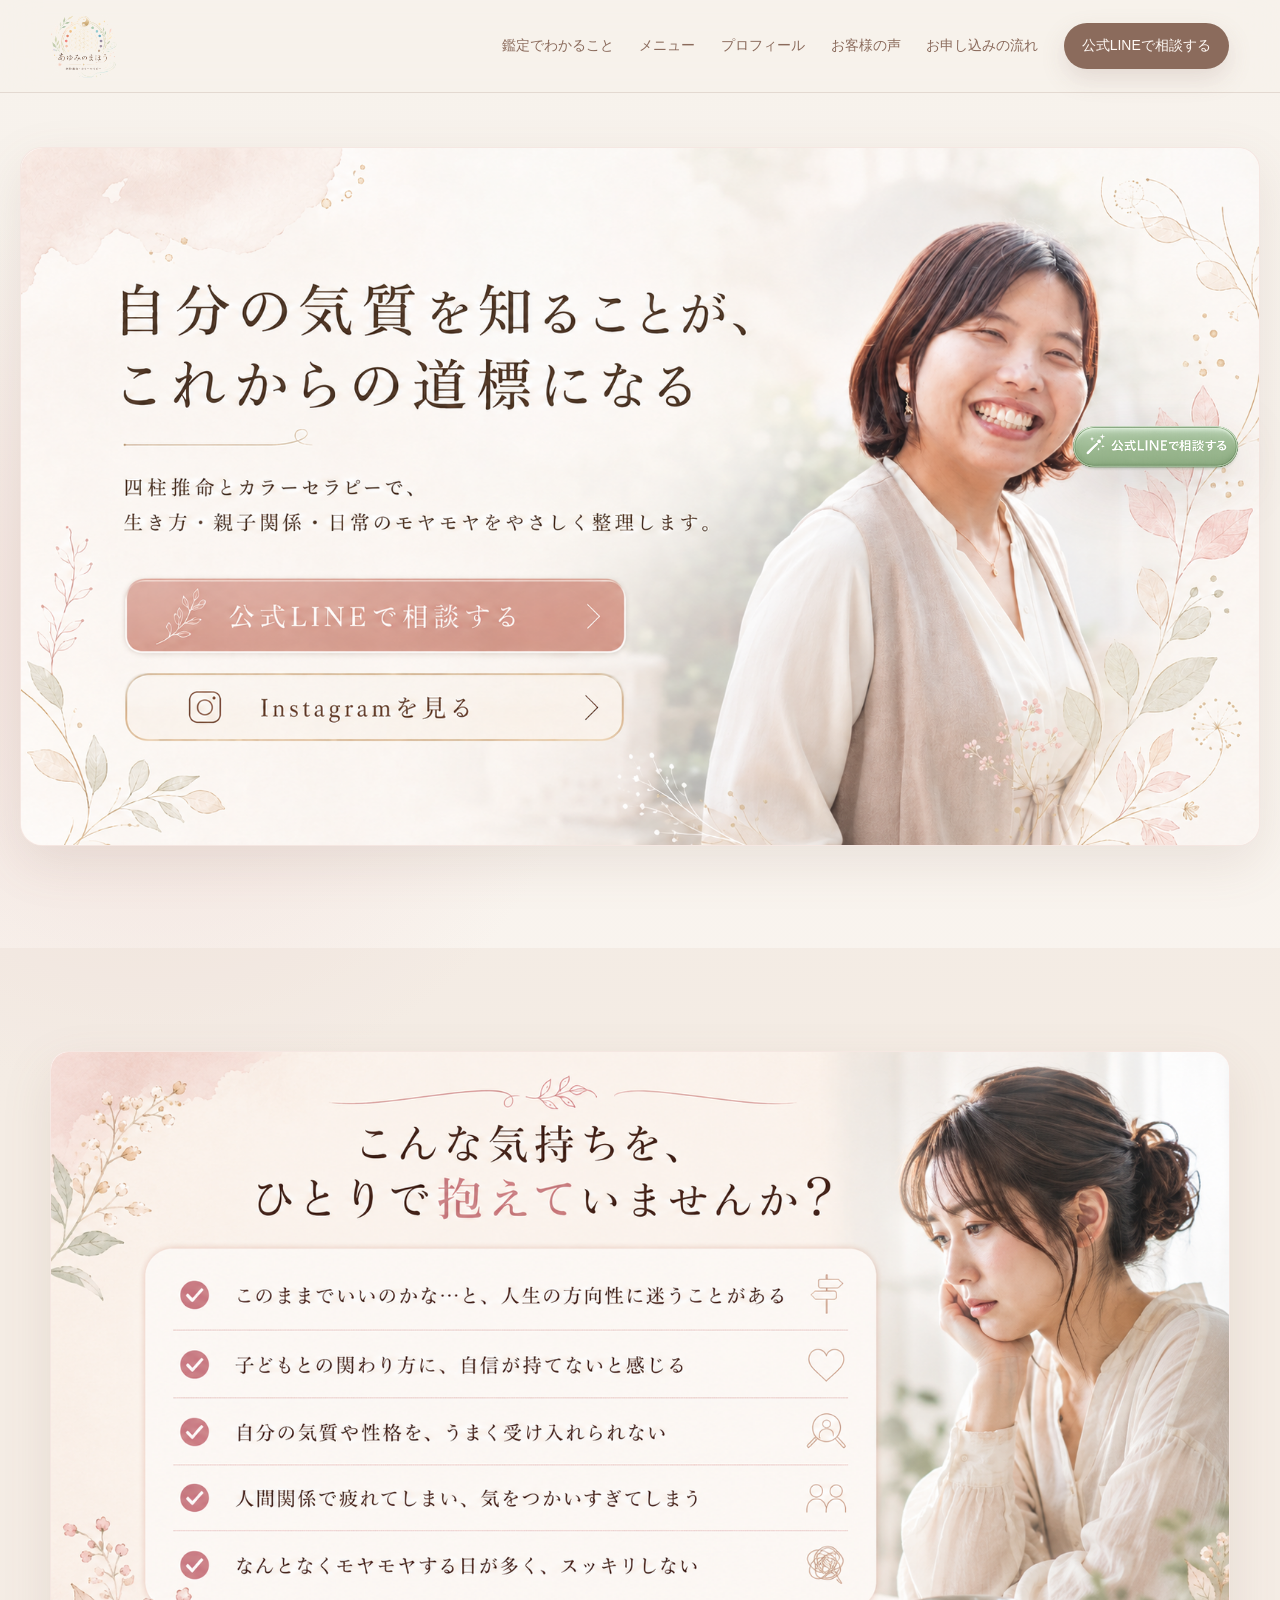
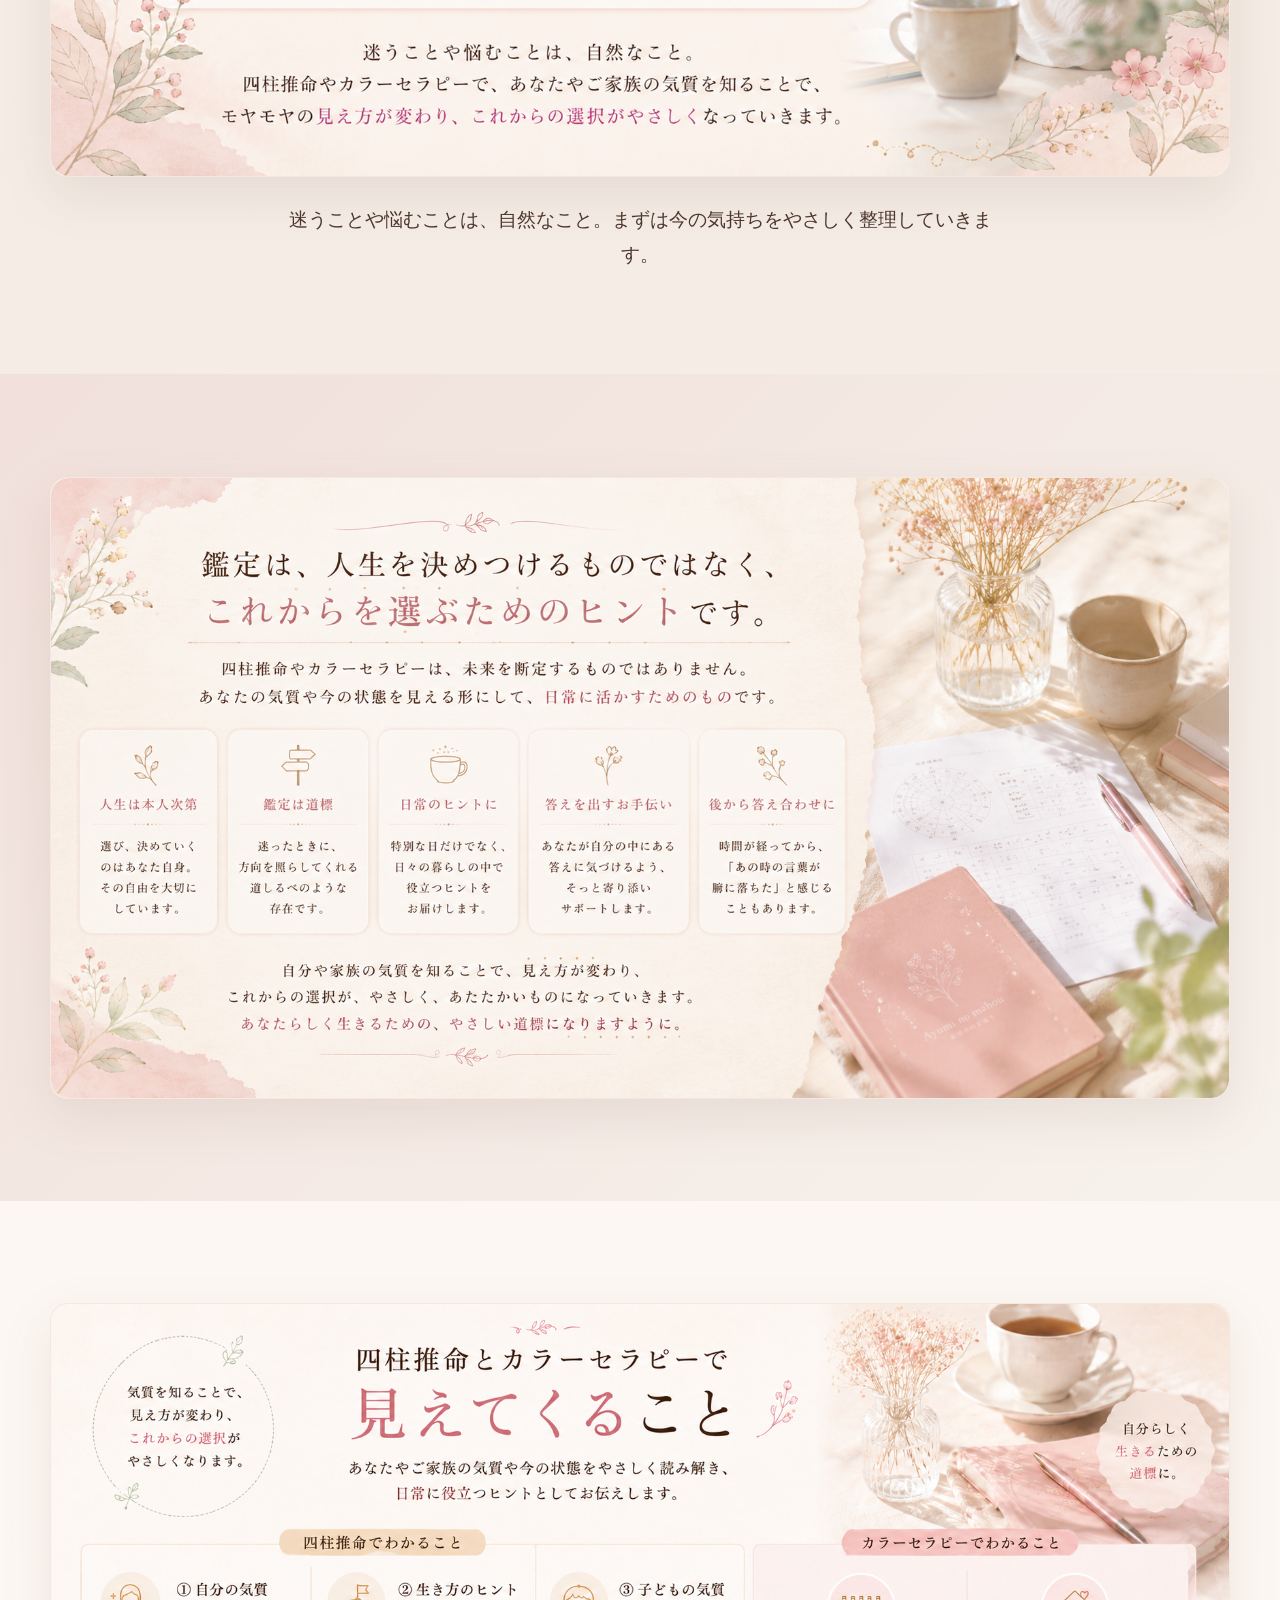
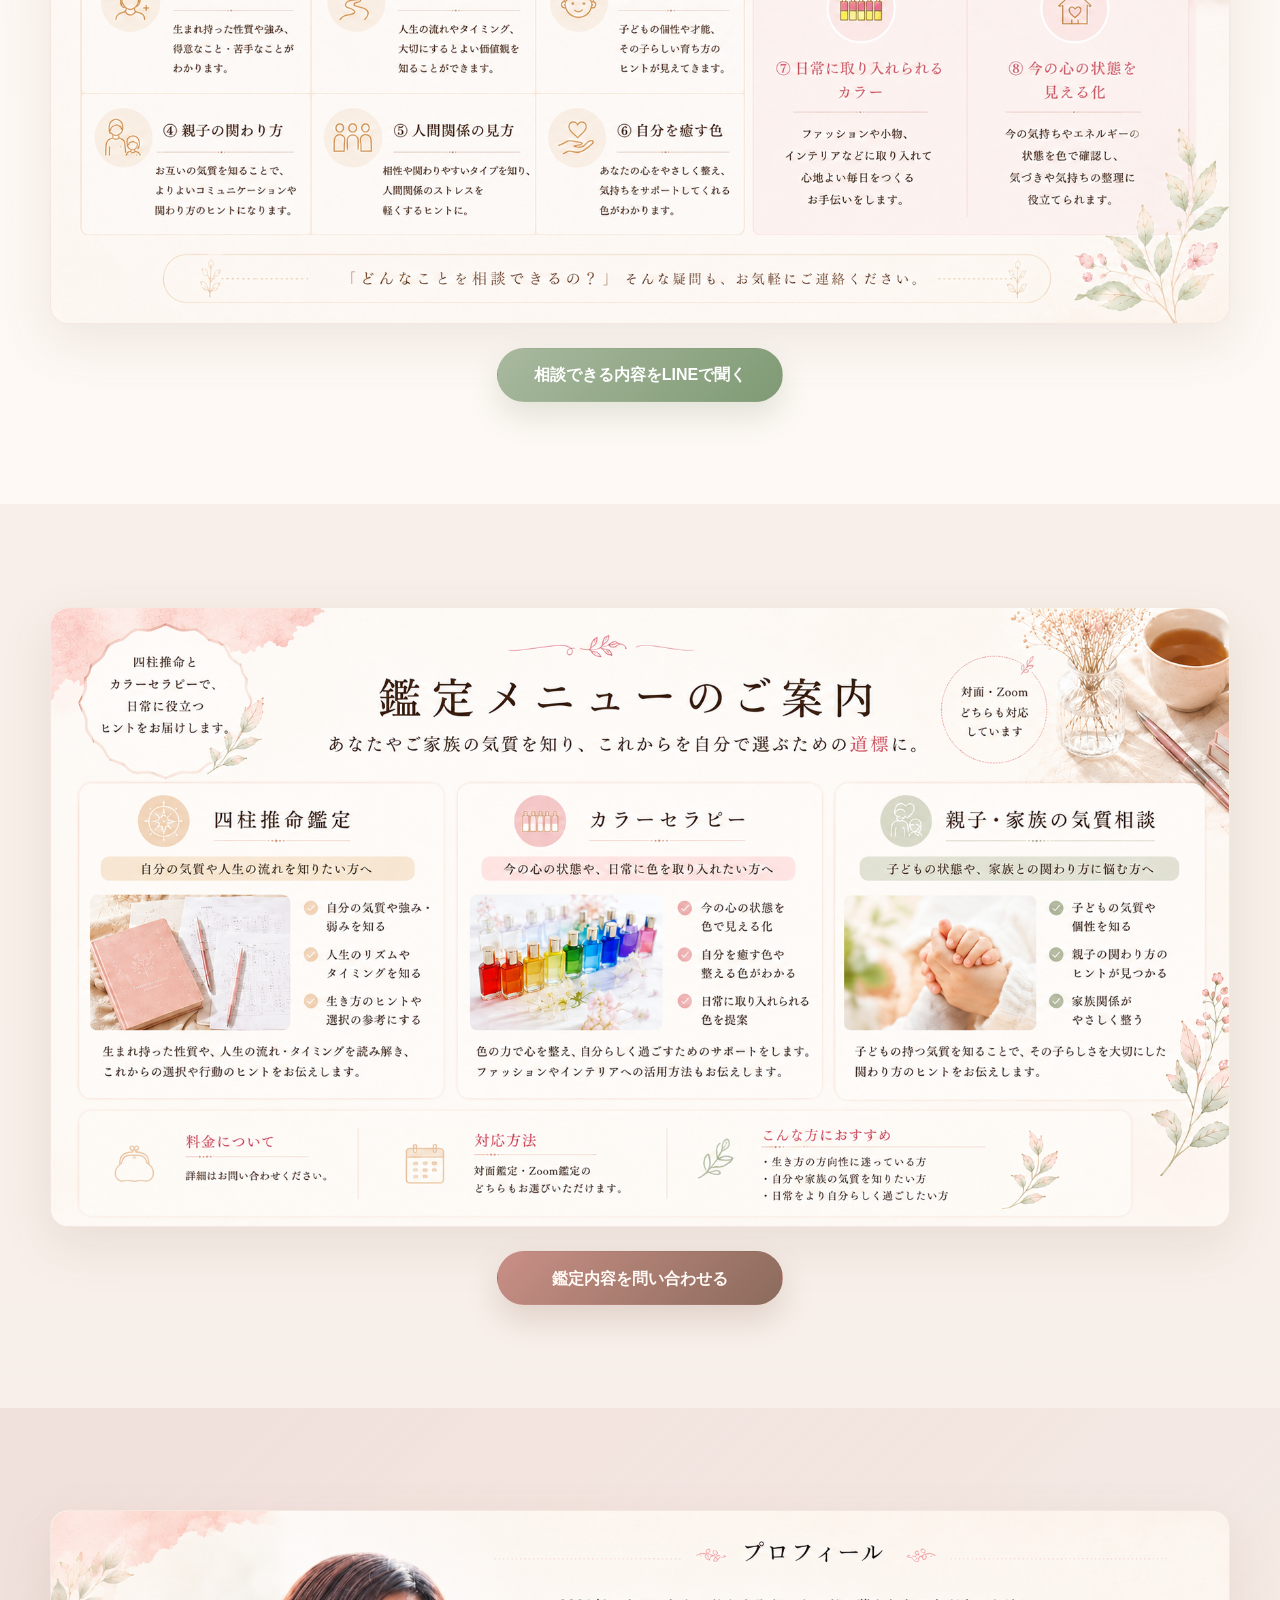
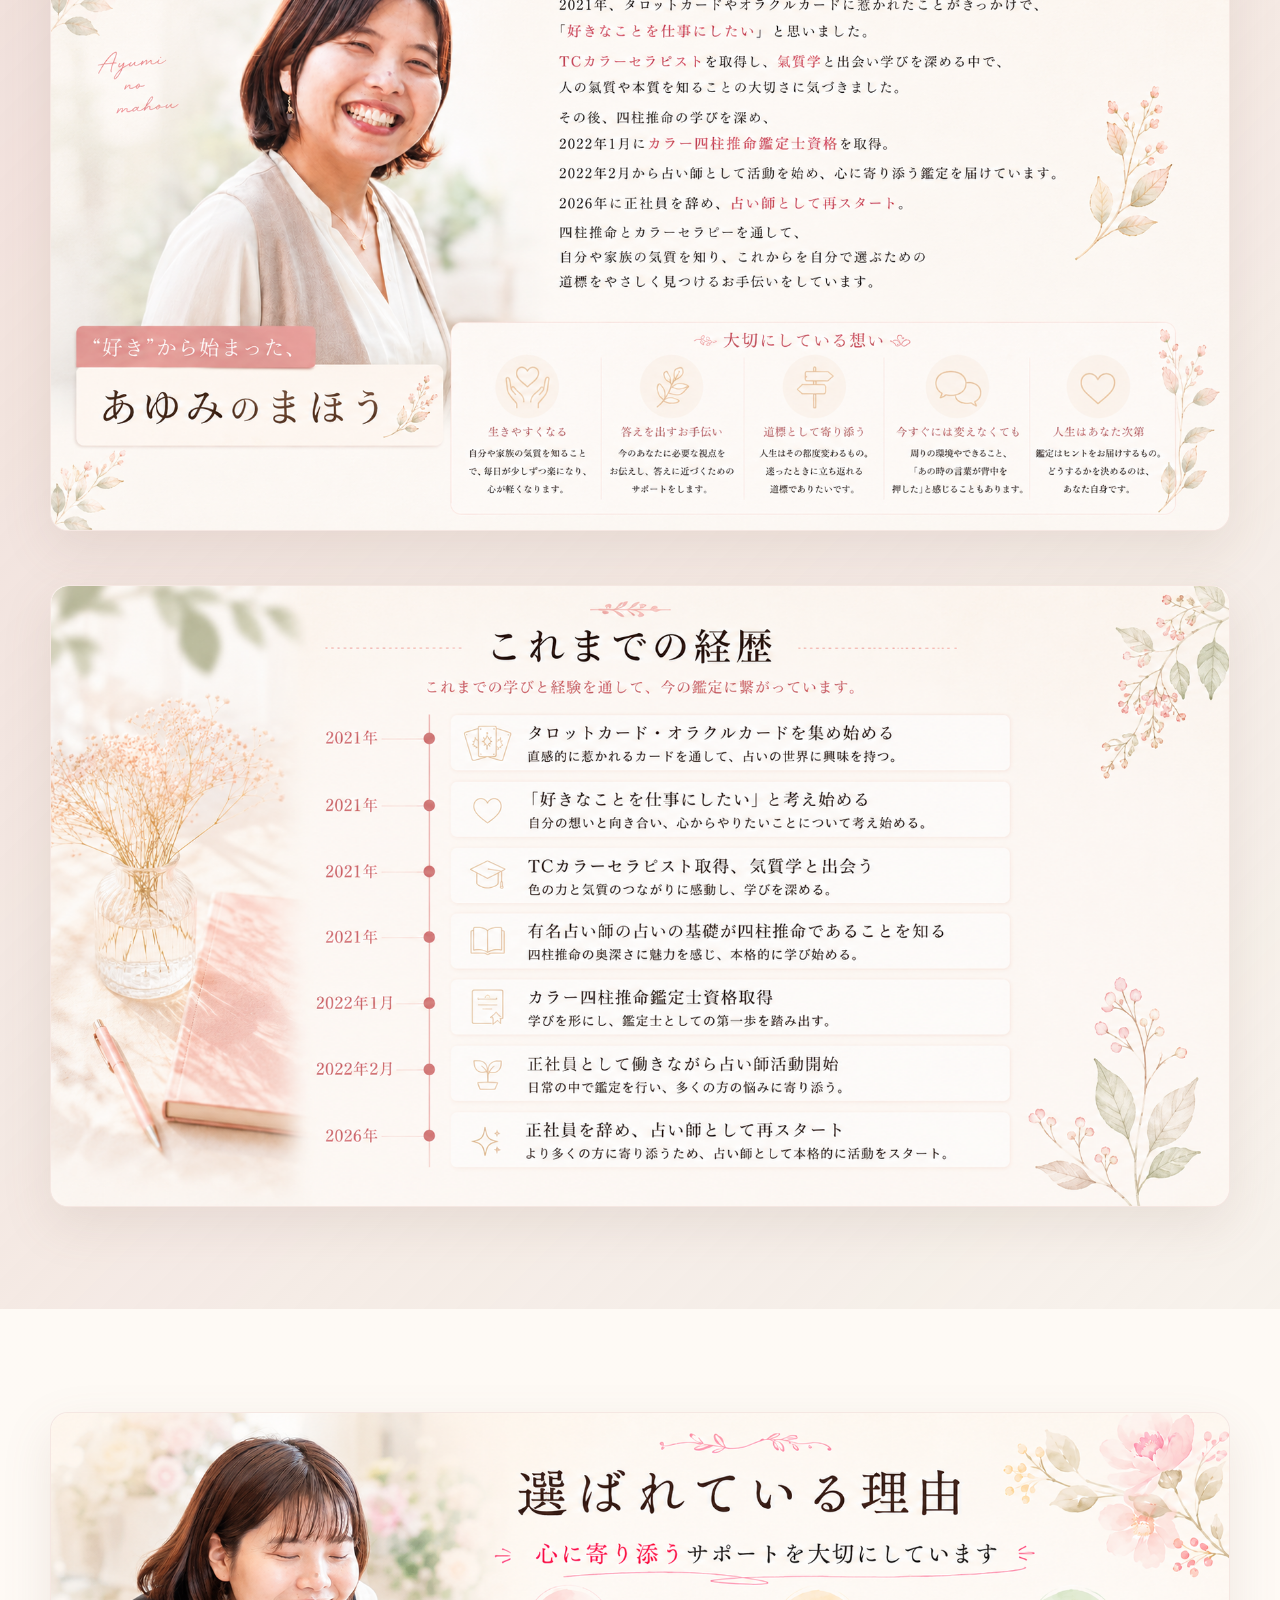
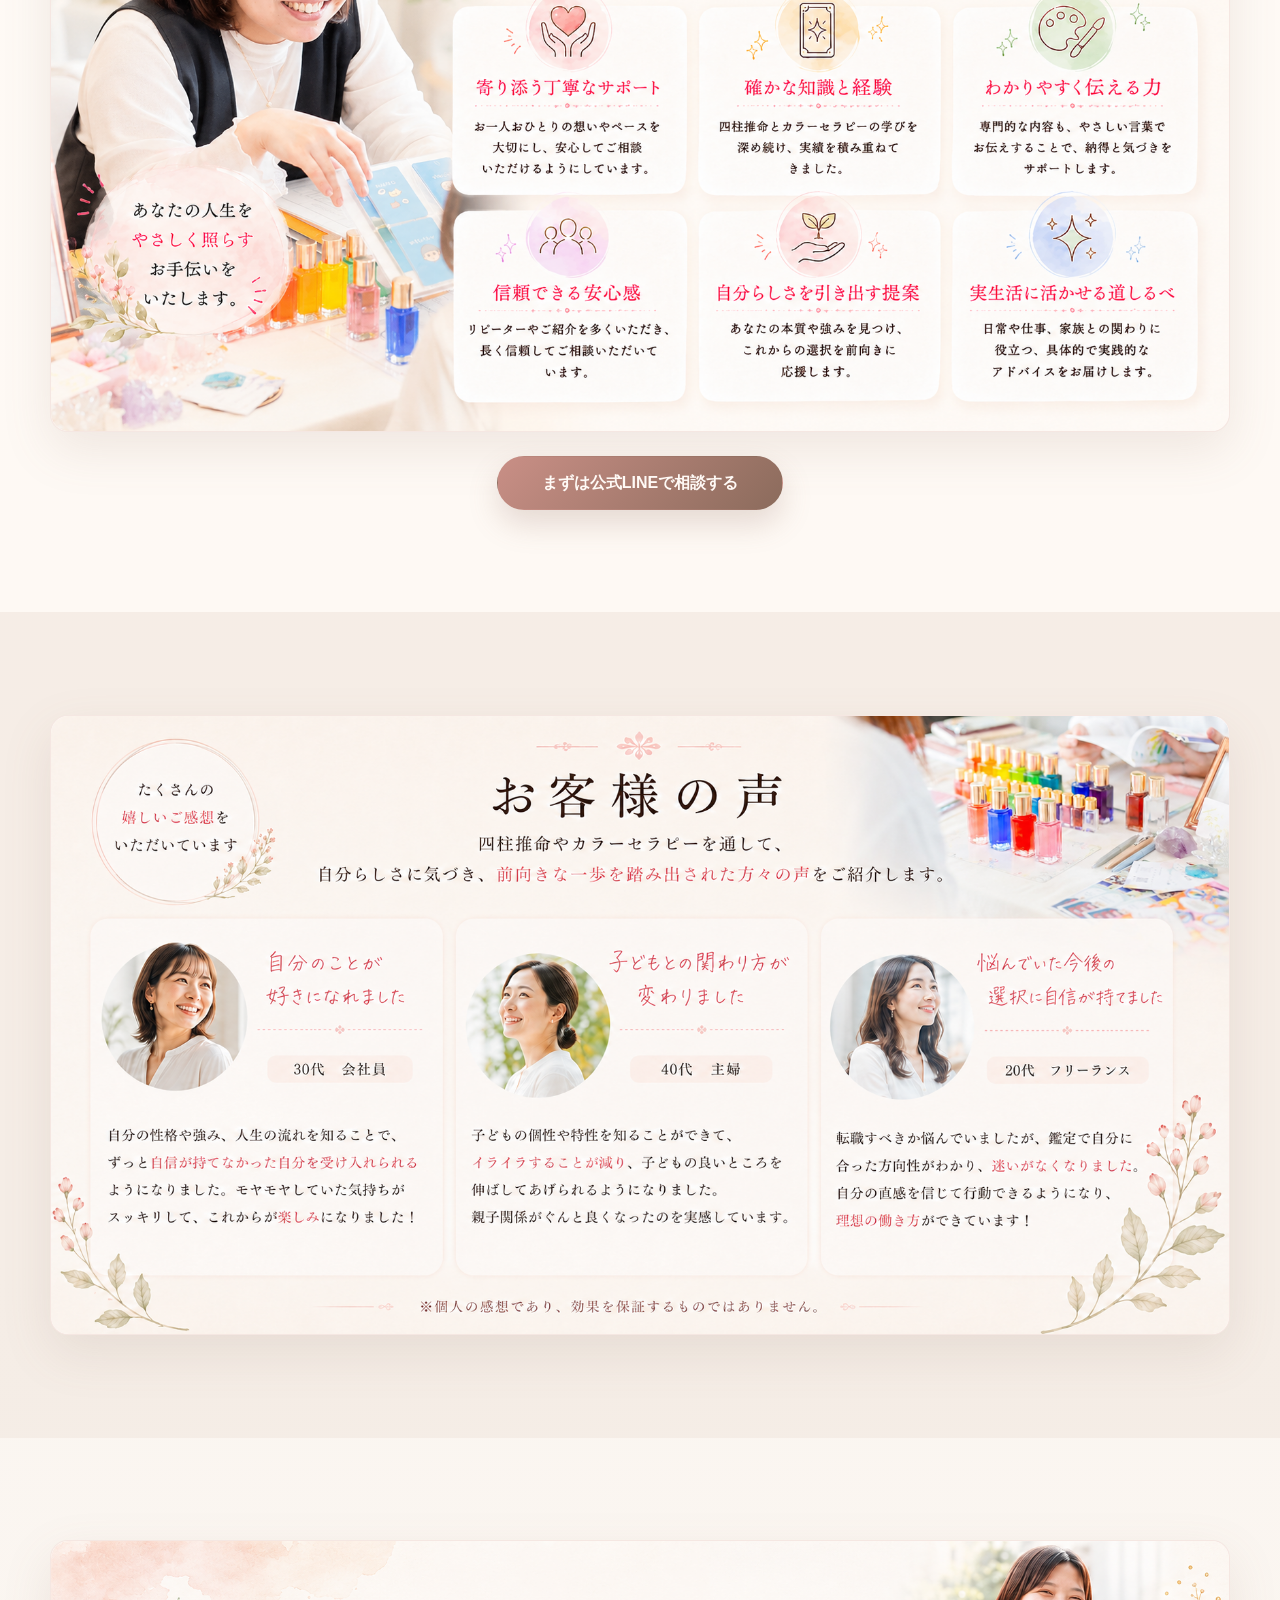
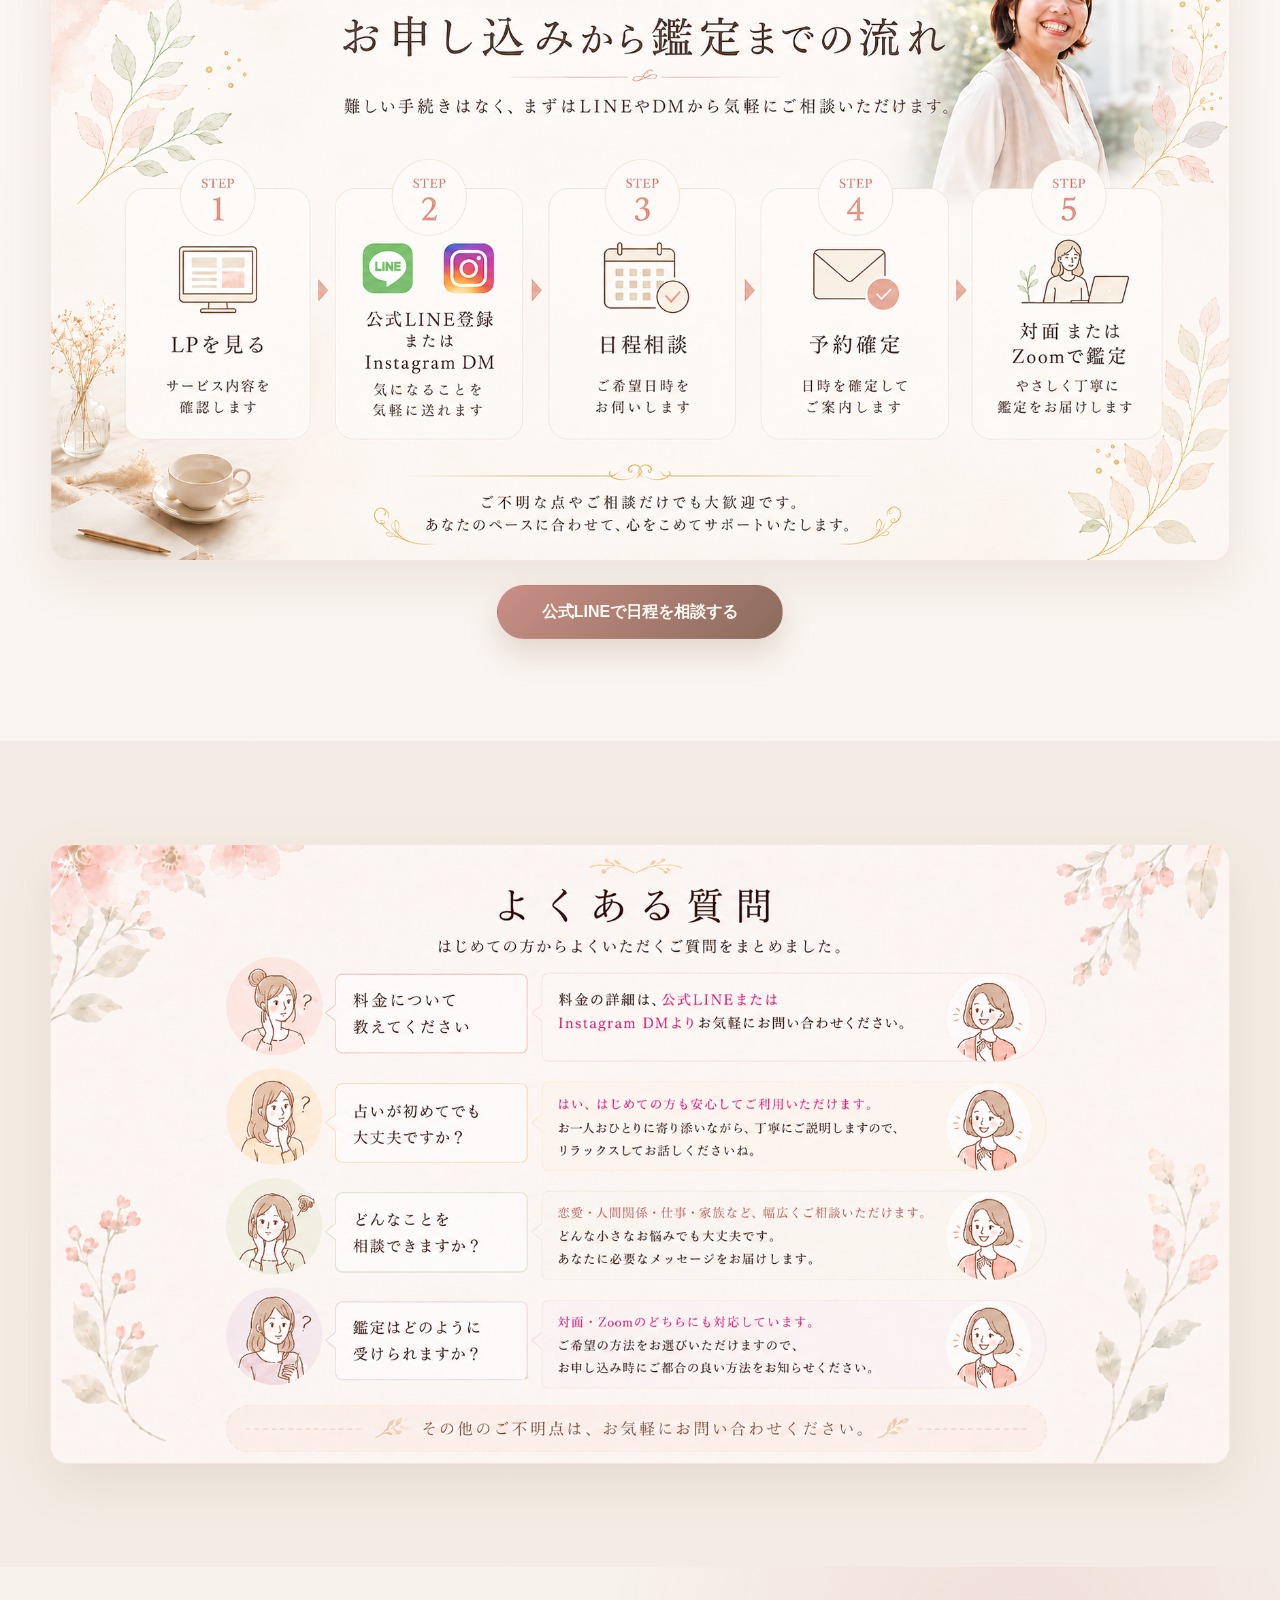
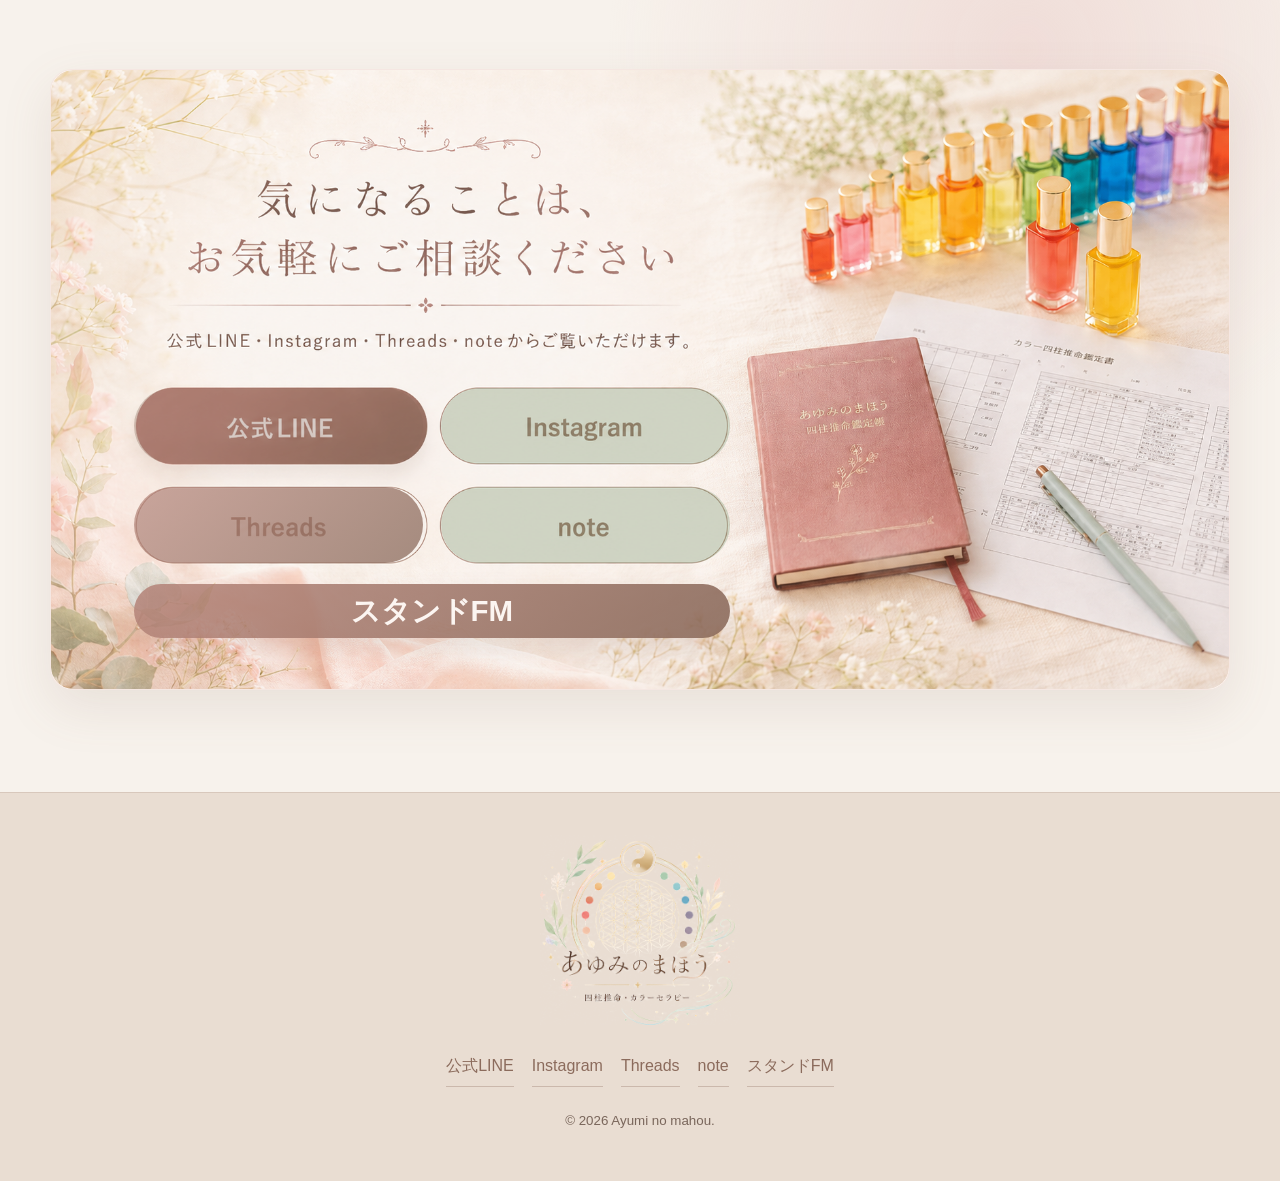
==== index.html @ 09283448 "ayumi-mahou LP" ====
<!doctype html>
<html lang="ja">
  <head>
    <meta charset="utf-8">
    <meta name="viewport" content="width=device-width, initial-scale=1">
    <meta name="robots" content="noindex, nofollow">
    <title>しあわせ案内人 あゆみのまほう</title>
    <meta name="description" content="四柱推命とカラーセラピーで、自分や家族の気質を知り、これからを選ぶためのヒントを見つける鑑定サービスです。">
    <link rel="stylesheet" href="style.css">
  </head>
  <body>
    <header class="site-header">
      <a class="brand" href="#top" aria-label="しあわせ案内人 あゆみのまほう トップへ">
        <img class="brand-logo" src="assets/images/brand-logo.png" alt="あゆみのまほう 四柱推命・カラーセラピー">
      </a>
      <input class="nav-toggle" type="checkbox" id="nav-toggle" aria-label="メニューを開く">
      <label class="nav-button" for="nav-toggle"><span></span></label>
      <nav class="site-nav" aria-label="ページ内ナビゲーション">
        <a href="#insight">鑑定でわかること</a>
        <a href="#menu">メニュー</a>
        <a href="#profile">プロフィール</a>
        <a href="#voice">お客様の声</a>
        <a href="#flow">お申し込みの流れ</a>
        <a class="nav-cta js-link" href="#line" data-link="line">公式LINEで相談する</a>
      </nav>
    </header>

    <main id="top">
      <section class="section hero-section">
        <div class="container hero-wrap">
          <figure class="image-frame hero-image hero-image-map">
            <!-- image-01：ファーストビュー。差し替える場合は assets/images/section01-fv.png を更新 -->
            <img src="assets/images/section01-fv.png" alt="自分の気質を知ることが、これからの道標になる">
            <a class="hero-link hero-link-line js-link" href="https://lin.ee/wX5GsqL" data-link="line" target="_blank" rel="noopener noreferrer" aria-label="公式LINEで相談する"></a>
            <a class="hero-link hero-link-instagram js-link" href="https://www.instagram.com/ayumi.mahou?igsh=MThybG5xMnRrNW0wcg==" data-link="instagram" target="_blank" rel="noopener noreferrer" aria-label="Instagramを見る"></a>
          </figure>
        </div>
      </section>

      <section class="section section-soft" id="problem">
        <div class="container">
          <figure class="image-frame">
            <!-- image-02：悩み共感。差し替える場合は assets/images/section02-problem.png を更新 -->
            <img src="assets/images/section02-problem.png" alt="こんな気持ちを、ひとりで抱えていませんか？">
          </figure>
          <p class="section-note">迷うことや悩むことは、自然なこと。まずは今の気持ちをやさしく整理していきます。</p>
        </div>
      </section>

      <section class="section section-rose" id="concept">
        <div class="container">
          <figure class="image-frame">
            <!-- image-03：鑑定コンセプト。差し替える場合は assets/images/section03-concept.png を更新 -->
            <img src="assets/images/section03-concept.png" alt="鑑定は、人生を決めつけるものではなく、これからを選ぶためのヒントです。">
          </figure>
        </div>
      </section>

      <section class="section" id="insight">
        <div class="container">
          <figure class="image-frame image-frame-wide">
            <!-- image-04：鑑定でわかること。差し替える場合は assets/images/section04-insight.png を更新 -->
            <img src="assets/images/section04-insight.png" alt="四柱推命とカラーセラピーで見えてくること">
          </figure>
          <div class="cta-row compact">
            <a class="button button-sage js-link" href="#line" data-link="line">相談できる内容をLINEで聞く</a>
          </div>
        </div>
      </section>

      <section class="section section-soft" id="menu">
        <div class="container">
          <figure class="image-frame image-frame-wide">
            <!-- image-05：鑑定メニュー。差し替える場合は assets/images/section05-menu.png を更新 -->
            <img src="assets/images/section05-menu.png" alt="鑑定メニューのご案内">
          </figure>
          <div class="cta-row compact">
            <a class="button button-primary js-link" href="#line" data-link="line">鑑定内容を問い合わせる</a>
          </div>
        </div>
      </section>

      <section class="section section-rose" id="profile">
        <div class="container profile-stack">
          <figure class="image-frame">
            <!-- image-06：プロフィール。差し替える場合は assets/images/section06-profile.png を更新 -->
            <img src="assets/images/section06-profile.png" alt="あゆみのまほう プロフィール">
          </figure>
          <figure class="image-frame">
            <!-- image-06b：これまでの経歴。差し替える場合は assets/images/section06-career.png を更新 -->
            <img src="assets/images/section06-career.png" alt="これまでの経歴">
          </figure>
        </div>
      </section>

      <section class="section section-reason" id="reason">
        <div class="container">
          <figure class="image-frame image-frame-wide">
            <!-- image-07：選ばれている理由。差し替える場合は assets/images/section07-reason.png を更新 -->
            <img src="assets/images/section07-reason.png" alt="選ばれている理由">
          </figure>
          <div class="cta-row compact">
            <a class="button button-primary js-link" href="#line" data-link="line">まずは公式LINEで相談する</a>
          </div>
        </div>
      </section>

      <section class="section section-soft" id="voice">
        <div class="container">
          <figure class="image-frame">
            <!-- image-08：お客様の声。差し替える場合は assets/images/section08-voice.png を更新 -->
            <img src="assets/images/section08-voice.png" alt="お客様の声">
          </figure>
        </div>
      </section>

      <section class="section" id="flow">
        <div class="container">
          <figure class="image-frame image-frame-wide">
            <!-- image-09：お申し込みの流れ。差し替える場合は assets/images/section09-flow.png を更新 -->
            <img src="assets/images/section09-flow.png" alt="お申し込みから鑑定までの流れ">
          </figure>
          <div class="cta-row compact">
            <a class="button button-primary js-link" href="#line" data-link="line">公式LINEで日程を相談する</a>
          </div>
        </div>
      </section>

      <section class="section section-soft" id="faq">
        <div class="container">
          <figure class="image-frame">
            <!-- image-10：よくある質問。差し替える場合は assets/images/section10-faq.png を更新 -->
            <img src="assets/images/section10-faq.png" alt="よくある質問">
          </figure>
        </div>
      </section>

      <section class="section final-section" id="contact">
        <div class="container">
          <figure class="image-frame final-image cta-image-map">
            <!-- image-11：最終CTA。差し替える場合は assets/images/section11-cta.png を更新 -->
            <img src="assets/images/section11-cta.png" alt="気になることは、お気軽にご相談ください。公式LINE・Instagram・Threads・noteからご覧いただけます。">
            <a class="image-link image-link-line js-link" href="https://lin.ee/wX5GsqL" data-link="line" target="_blank" rel="noopener noreferrer" aria-label="公式LINEを開く"></a>
            <a class="image-link image-link-instagram js-link" href="https://www.instagram.com/ayumi.mahou?igsh=MThybG5xMnRrNW0wcg==" data-link="instagram" target="_blank" rel="noopener noreferrer" aria-label="Instagramを開く"></a>
            <a class="image-link image-link-threads js-link" href="https://www.threads.com/@ayumi.mahou?igshid=NTc4MTIwNjQ2YQ==" data-link="threads" target="_blank" rel="noopener noreferrer" aria-label="Threadsを開く"></a>
            <a class="image-link image-link-note js-link" href="https://note.com/clear_egret7013" data-link="note" target="_blank" rel="noopener noreferrer" aria-label="noteを開く"></a>
            <a class="image-link image-link-standfm js-link" href="https://stand.fm/channels/674c5e4269bc2015d00409ae" data-link="standfm" target="_blank" rel="noopener noreferrer" aria-label="スタンドFMを開く">スタンドFM</a>
          </figure>
        </div>
      </section>
    </main>

    <a class="floating-line js-link" href="https://lin.ee/wX5GsqL" data-link="line" target="_blank" rel="noopener noreferrer" aria-label="公式LINEで相談する">
      <img src="assets/images/floating-line-banner.png" alt="公式LINEで相談する">
    </a>

    <footer class="site-footer">
      <div class="footer-inner">
        <a class="brand footer-brand" href="#top">
          <img class="brand-logo" src="assets/images/brand-logo.png" alt="あゆみのまほう 四柱推命・カラーセラピー">
        </a>
        <div class="footer-links">
          <a class="js-link" href="#line" data-link="line">公式LINE</a>
          <a class="js-link" href="#instagram" data-link="instagram">Instagram</a>
          <a class="js-link" href="#threads" data-link="threads">Threads</a>
          <a class="js-link" href="#note" data-link="note">note</a>
          <a class="js-link" href="#standfm" data-link="standfm">スタンドFM</a>
        </div>
        <small>&copy; 2026 Ayumi no mahou.</small>
      </div>
    </footer>

    <script src="script.js"></script>
  </body>
</html>
---- style.css ----
:root {
  --ivory: #f7f2ec;
  --milk: #e9ddd2;
  --pink: #ebcfcb;
  --rose: #cfa39b;
  --sage: #c9d4c3;
  --brown: #8b6b5c;
  --deep: #4e372d;
  --white: #fffaf6;
  --line: rgba(139, 107, 92, 0.18);
  --shadow: 0 18px 50px rgba(139, 107, 92, 0.13);
  --serif: "Yu Mincho", "Hiragino Mincho ProN", "Noto Serif JP", serif;
  --sans: "Hiragino Kaku Gothic ProN", "Yu Gothic", "Noto Sans JP", sans-serif;
}

* {
  box-sizing: border-box;
}

html {
  scroll-behavior: smooth;
}

body {
  margin: 0;
  color: var(--brown);
  background:
    radial-gradient(circle at 12% 6%, rgba(235, 207, 203, 0.56), transparent 28rem),
    linear-gradient(180deg, var(--ivory), #fffaf6 42%, var(--ivory));
  font-family: var(--sans);
  line-height: 1.8;
}

a {
  color: inherit;
  text-decoration: none;
}

img {
  display: block;
  width: 100%;
  height: auto;
}

.site-header {
  position: sticky;
  top: 0;
  z-index: 20;
  display: flex;
  align-items: center;
  justify-content: space-between;
  gap: 24px;
  min-height: 78px;
  padding: 14px clamp(18px, 4vw, 54px);
  background: rgba(247, 242, 236, 0.9);
  border-bottom: 1px solid var(--line);
  backdrop-filter: blur(18px);
}

.brand {
  display: inline-flex;
  align-items: center;
  gap: 0;
  color: var(--deep);
}

.brand-logo {
  width: auto;
  height: 64px;
  object-fit: contain;
}

.brand-mark {
  display: grid;
  place-items: center;
  width: 44px;
  height: 44px;
  border: 1px solid rgba(207, 163, 155, 0.65);
  border-radius: 50%;
  color: var(--rose);
  font-family: Georgia, serif;
  font-size: 10px;
  font-style: italic;
  line-height: 1.1;
  text-align: center;
}

.brand-name {
  font-family: var(--serif);
  font-size: 15px;
  letter-spacing: 0;
  line-height: 1.45;
}

.site-nav {
  display: flex;
  align-items: center;
  gap: clamp(12px, 2vw, 26px);
  font-size: 14px;
}

.site-nav a {
  position: relative;
  white-space: nowrap;
}

.site-nav a:not(.nav-cta)::after {
  position: absolute;
  right: 0;
  bottom: -6px;
  left: 0;
  height: 1px;
  content: "";
  background: currentColor;
  opacity: 0;
  transform: scaleX(0.35);
  transition: opacity 0.2s ease, transform 0.2s ease;
}

.site-nav a:hover::after {
  opacity: 0.65;
  transform: scaleX(1);
}

.nav-cta {
  padding: 10px 18px;
  color: var(--white);
  background: var(--brown);
  border-radius: 999px;
  box-shadow: 0 10px 24px rgba(139, 107, 92, 0.18);
}

.nav-toggle,
.nav-button {
  display: none;
}

.section {
  padding: clamp(56px, 8vw, 112px) 0;
}

.hero-section {
  padding-top: clamp(26px, 5vw, 54px);
}

.section-soft {
  background: rgba(233, 221, 210, 0.38);
}

.section-rose {
  background:
    linear-gradient(135deg, rgba(235, 207, 203, 0.52), rgba(247, 242, 236, 0.86)),
    var(--ivory);
}

.container {
  width: min(1180px, calc(100% - 40px));
  margin: 0 auto;
}

.hero-wrap {
  width: min(1240px, calc(100% - 32px));
}

.image-frame {
  margin: 0 auto;
  overflow: hidden;
  background: var(--white);
  border: 1px solid rgba(207, 163, 155, 0.22);
  border-radius: 18px;
  box-shadow: var(--shadow);
}

.image-frame img {
  border-radius: inherit;
}

.hero-image,
.final-image {
  border-radius: 22px;
}

.hero-image-map {
  position: relative;
}

.hero-link {
  position: absolute;
  display: block;
  border-radius: 18px;
  outline: 0;
  transition: background-color 0.22s ease, box-shadow 0.22s ease, transform 0.22s ease;
}

.hero-link:hover,
.hero-link:focus-visible {
  background: rgba(207, 163, 155, 0.14);
  box-shadow: inset 0 0 0 2px rgba(139, 107, 92, 0.18), 0 12px 28px rgba(139, 107, 92, 0.12);
  transform: translateY(-1px);
}

.hero-link-line {
  left: 8.45%;
  top: 64.15%;
  width: 40.6%;
  height: 10.25%;
}

.hero-link-instagram {
  left: 8.45%;
  top: 78.0%;
  width: 40.6%;
  height: 10.25%;
}

.image-frame-wide {
  width: min(100%, 1220px);
}

.section-note {
  max-width: 720px;
  margin: 26px auto 0;
  color: var(--deep);
  font-family: var(--serif);
  font-size: clamp(16px, 2vw, 19px);
  text-align: center;
}

.cta-row {
  display: flex;
  flex-wrap: wrap;
  justify-content: center;
  gap: 14px;
  margin-top: clamp(22px, 4vw, 34px);
}

.cta-row.compact {
  margin-top: 24px;
}

.button {
  display: inline-flex;
  align-items: center;
  justify-content: center;
  min-height: 54px;
  min-width: min(100%, 286px);
  padding: 14px 26px;
  border: 1px solid transparent;
  border-radius: 999px;
  font-weight: 700;
  line-height: 1.35;
  text-align: center;
  transition: transform 0.2s ease, box-shadow 0.2s ease, background-color 0.2s ease;
}

.button:hover {
  transform: translateY(-2px);
}

.button-primary {
  color: var(--white);
  background: linear-gradient(135deg, #c98f86, var(--brown));
  box-shadow: 0 14px 30px rgba(139, 107, 92, 0.22);
}

.button-primary:hover {
  box-shadow: 0 18px 36px rgba(139, 107, 92, 0.28);
}

.button-secondary {
  color: var(--brown);
  background: rgba(255, 250, 246, 0.8);
  border-color: rgba(139, 107, 92, 0.26);
}

.button-secondary:hover {
  background: #fff;
}

.button-sage {
  color: #fff;
  background: linear-gradient(135deg, #a9b99f, #7f9a74);
  box-shadow: 0 14px 30px rgba(100, 128, 89, 0.18);
}

.profile-stack {
  display: grid;
  gap: clamp(28px, 5vw, 54px);
}

.section-reason {
  background: rgba(255, 250, 246, 0.82);
}

.final-section {
  background:
    radial-gradient(circle at 80% 10%, rgba(235, 207, 203, 0.6), transparent 26rem),
    var(--ivory);
}

.cta-image-map {
  position: relative;
}

.image-link {
  position: absolute;
  display: block;
  border-radius: 999px;
  outline: 0;
  transition: background-color 0.22s ease, box-shadow 0.22s ease, transform 0.22s ease;
}

.image-link:hover,
.image-link:focus-visible {
  box-shadow: inset 0 0 0 2px rgba(139, 107, 92, 0.22), 0 12px 26px rgba(139, 107, 92, 0.14);
  transform: translateY(-1px);
}

.image-link-line {
  left: 7.05%;
  top: 51.35%;
  width: 24.5%;
  height: 12.3%;
  background: rgba(139, 107, 92, 0.34);
}

.image-link-instagram {
  left: 33.1%;
  top: 51.35%;
  width: 24.5%;
  height: 12.3%;
  background: rgba(127, 154, 116, 0.34);
}

.image-link-threads {
  left: 7.05%;
  top: 67.4%;
  width: 24.5%;
  height: 12.3%;
  background: linear-gradient(135deg, rgba(181, 132, 121, 0.7), rgba(139, 107, 92, 0.76));
}

.image-link-note {
  left: 33.1%;
  top: 67.4%;
  width: 24.5%;
  height: 12.3%;
  background: rgba(127, 154, 116, 0.34);
}

.image-link-standfm {
  left: 7.05%;
  top: 83.05%;
  display: flex;
  align-items: center;
  justify-content: center;
  width: 50.55%;
  height: 8.8%;
  color: rgba(255, 250, 246, 0.96);
  background: linear-gradient(135deg, rgba(181, 132, 121, 0.86), rgba(139, 107, 92, 0.9));
  font-size: clamp(12px, 2.3vw, 30px);
  font-weight: 700;
  line-height: 1;
  text-align: center;
  box-shadow: 0 12px 26px rgba(139, 107, 92, 0.16);
}

.image-link-line:hover,
.image-link-line:focus-visible,
.image-link-threads:hover,
.image-link-threads:focus-visible,
.image-link-standfm:hover,
.image-link-standfm:focus-visible {
  background: linear-gradient(135deg, rgba(181, 132, 121, 0.78), rgba(139, 107, 92, 0.84));
}

.image-link-instagram:hover,
.image-link-instagram:focus-visible,
.image-link-note:hover,
.image-link-note:focus-visible {
  background: rgba(127, 154, 116, 0.42);
}

.floating-line {
  position: fixed;
  right: 22px;
  top: 50%;
  z-index: 30;
  display: block;
  width: min(210px, 16vw);
  min-width: 150px;
  border-radius: 26px;
  filter: drop-shadow(0 16px 28px rgba(78, 55, 45, 0.18));
  overflow: hidden;
  transform: translateY(-50%);
  transition: transform 0.22s ease, filter 0.22s ease, opacity 0.22s ease;
}

.floating-line:hover,
.floating-line:focus-visible {
  filter: drop-shadow(0 18px 32px rgba(78, 55, 45, 0.25));
  transform: translateY(-52%);
}

.floating-line img {
  width: 100%;
  height: auto;
}

.sub-links,
.footer-links {
  display: flex;
  flex-wrap: wrap;
  justify-content: center;
  gap: 10px 18px;
}

.sub-links {
  margin-top: 22px;
}

.sub-links a,
.footer-links a {
  padding: 5px 0;
  border-bottom: 1px solid rgba(139, 107, 92, 0.32);
}

.sub-links a:hover,
.footer-links a:hover {
  color: var(--deep);
  border-color: currentColor;
}

.site-footer {
  padding: 42px 20px 48px;
  background: var(--milk);
  border-top: 1px solid var(--line);
}

.footer-inner {
  display: grid;
  justify-items: center;
  gap: 22px;
  max-width: 1100px;
  margin: 0 auto;
  text-align: center;
}

.footer-brand {
  justify-content: center;
}

.footer-brand .brand-logo {
  height: clamp(132px, 18vw, 190px);
}

.site-footer small {
  color: rgba(78, 55, 45, 0.72);
}

@media (max-width: 960px) {
  .site-nav {
    gap: 14px;
    font-size: 13px;
  }

  .site-nav a:not(.nav-cta):nth-child(4),
  .site-nav a:not(.nav-cta):nth-child(5) {
    display: none;
  }

  .floating-line {
    right: 12px;
    width: min(176px, 18vw);
    min-width: 126px;
  }

}

@media (max-width: 640px) {
  .site-header {
    min-height: 66px;
    padding: 10px 16px;
  }

  .brand-mark {
    width: 38px;
    height: 38px;
    font-size: 9px;
  }

  .brand-name {
    font-size: 13px;
  }

  .brand-logo {
    height: 52px;
  }

  .nav-button {
    position: relative;
    display: grid;
    place-items: center;
    width: 42px;
    height: 42px;
    border: 1px solid rgba(139, 107, 92, 0.22);
    border-radius: 50%;
    background: rgba(255, 250, 246, 0.72);
  }

  .nav-button span,
  .nav-button::before,
  .nav-button::after {
    width: 18px;
    height: 1px;
    content: "";
    background: var(--brown);
    transition: transform 0.2s ease, opacity 0.2s ease;
  }

  .nav-button::before {
    position: absolute;
    transform: translateY(-6px);
  }

  .nav-button::after {
    position: absolute;
    transform: translateY(6px);
  }

  .nav-toggle:checked + .nav-button span {
    opacity: 0;
  }

  .nav-toggle:checked + .nav-button::before {
    transform: rotate(42deg);
  }

  .nav-toggle:checked + .nav-button::after {
    transform: rotate(-42deg);
  }

  .site-nav {
    position: absolute;
    top: calc(100% + 1px);
    right: 12px;
    left: 12px;
    display: grid;
    gap: 0;
    padding: 10px;
    background: rgba(255, 250, 246, 0.98);
    border: 1px solid var(--line);
    border-radius: 18px;
    box-shadow: var(--shadow);
    opacity: 0;
    pointer-events: none;
    transform: translateY(-8px);
    transition: opacity 0.2s ease, transform 0.2s ease;
  }

  .nav-toggle:checked ~ .site-nav {
    opacity: 1;
    pointer-events: auto;
    transform: translateY(0);
  }

  .site-nav a,
  .site-nav a:not(.nav-cta):nth-child(4),
  .site-nav a:not(.nav-cta):nth-child(5) {
    display: block;
    padding: 12px 14px;
    border-radius: 12px;
  }

  .site-nav a::after {
    display: none;
  }

  .nav-cta {
    margin-top: 6px;
    text-align: center;
  }

  .section {
    padding: 44px 0;
  }

  .hero-section {
    padding-top: 18px;
  }

  .container,
  .hero-wrap {
    width: min(100% - 24px, 1180px);
  }

  .image-frame {
    border-radius: 12px;
    box-shadow: 0 12px 30px rgba(139, 107, 92, 0.12);
  }

  .hero-image,
  .final-image {
    border-radius: 14px;
  }

  .section-note {
    margin-top: 18px;
    font-size: 15px;
    line-height: 1.75;
  }

  .cta-row {
    display: grid;
    gap: 10px;
    margin-top: 18px;
  }

  .button {
    width: 100%;
    min-height: 52px;
    min-width: 0;
    padding: 13px 18px;
    font-size: 15px;
  }

  .profile-stack {
    gap: 22px;
  }

  .sub-links,
  .footer-links {
    gap: 8px 14px;
    font-size: 14px;
  }

  .floating-line {
    right: 12px;
    bottom: 14px;
    left: 12px;
    top: auto;
    width: auto;
    min-width: 0;
    max-width: 360px;
    margin: 0 auto;
    border-radius: 18px;
    transform: none;
  }

  .floating-line:hover,
  .floating-line:focus-visible {
    transform: translateY(-3px);
  }
}
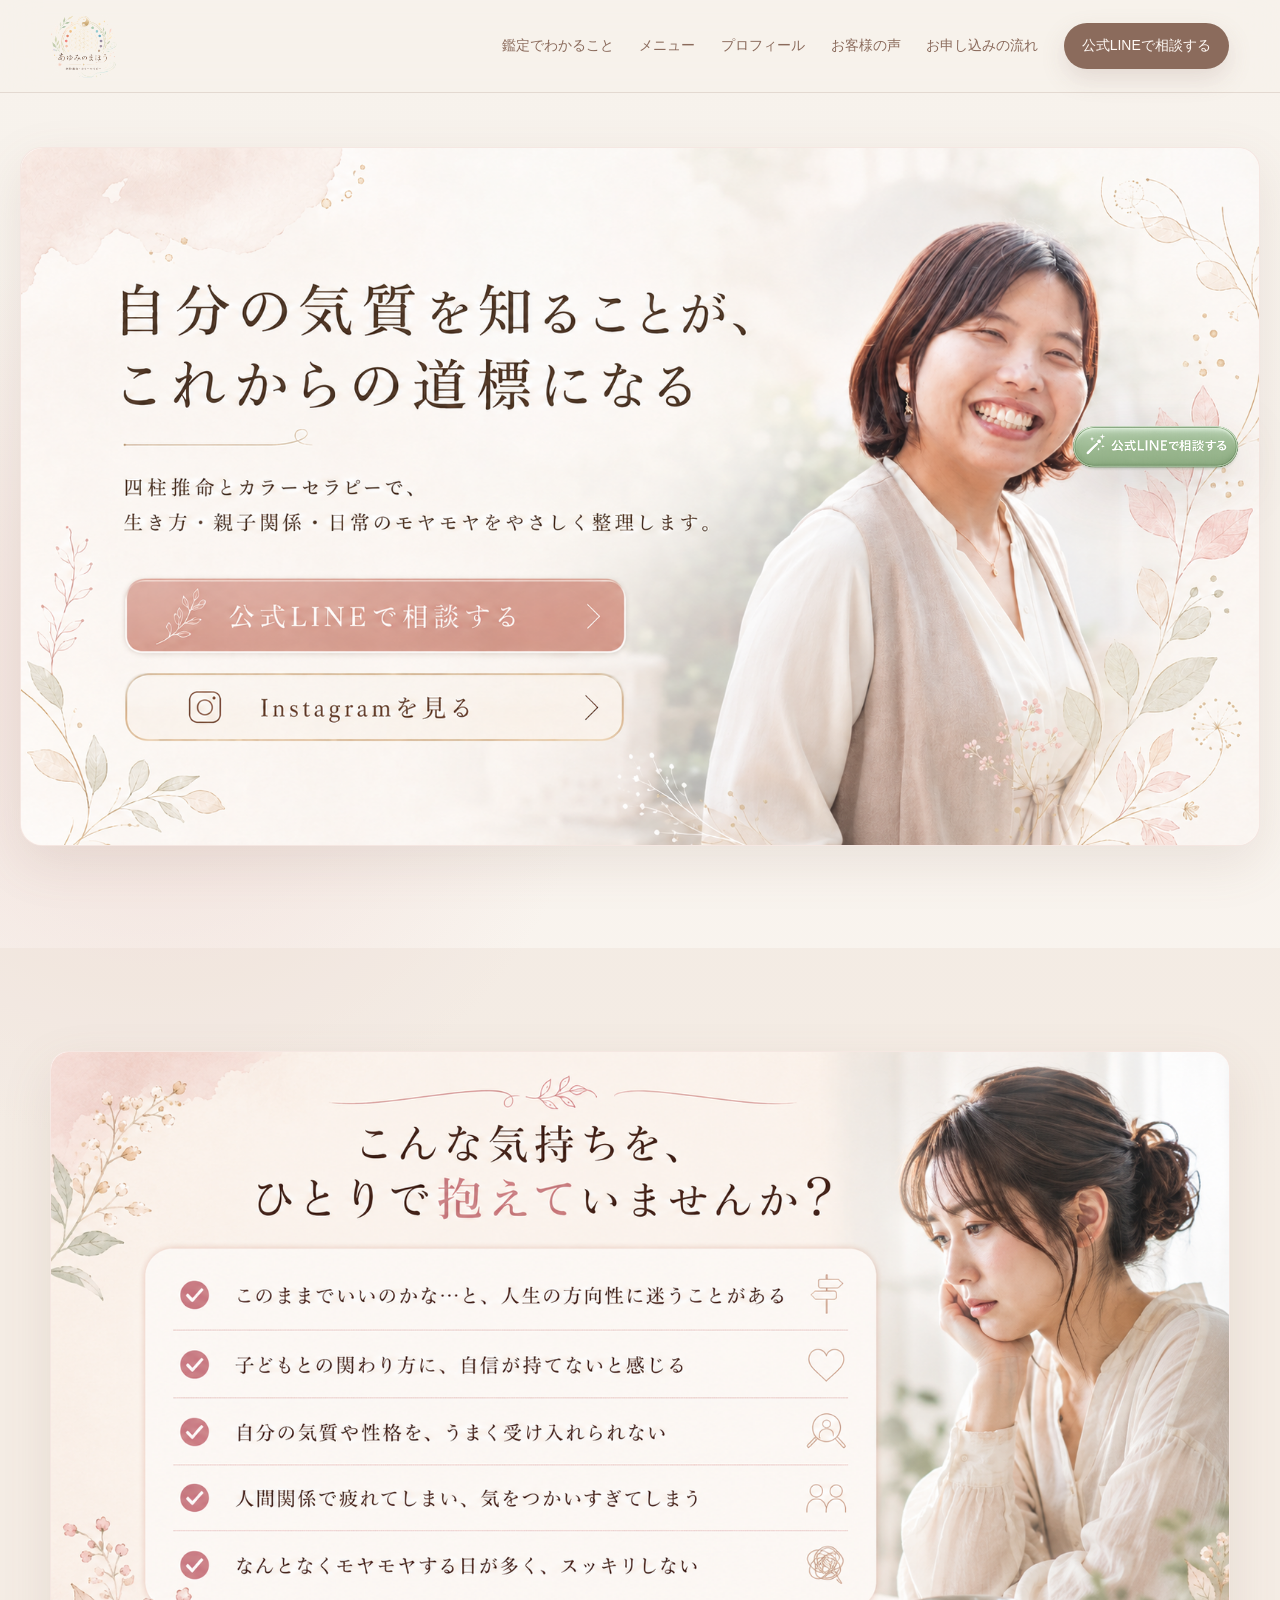
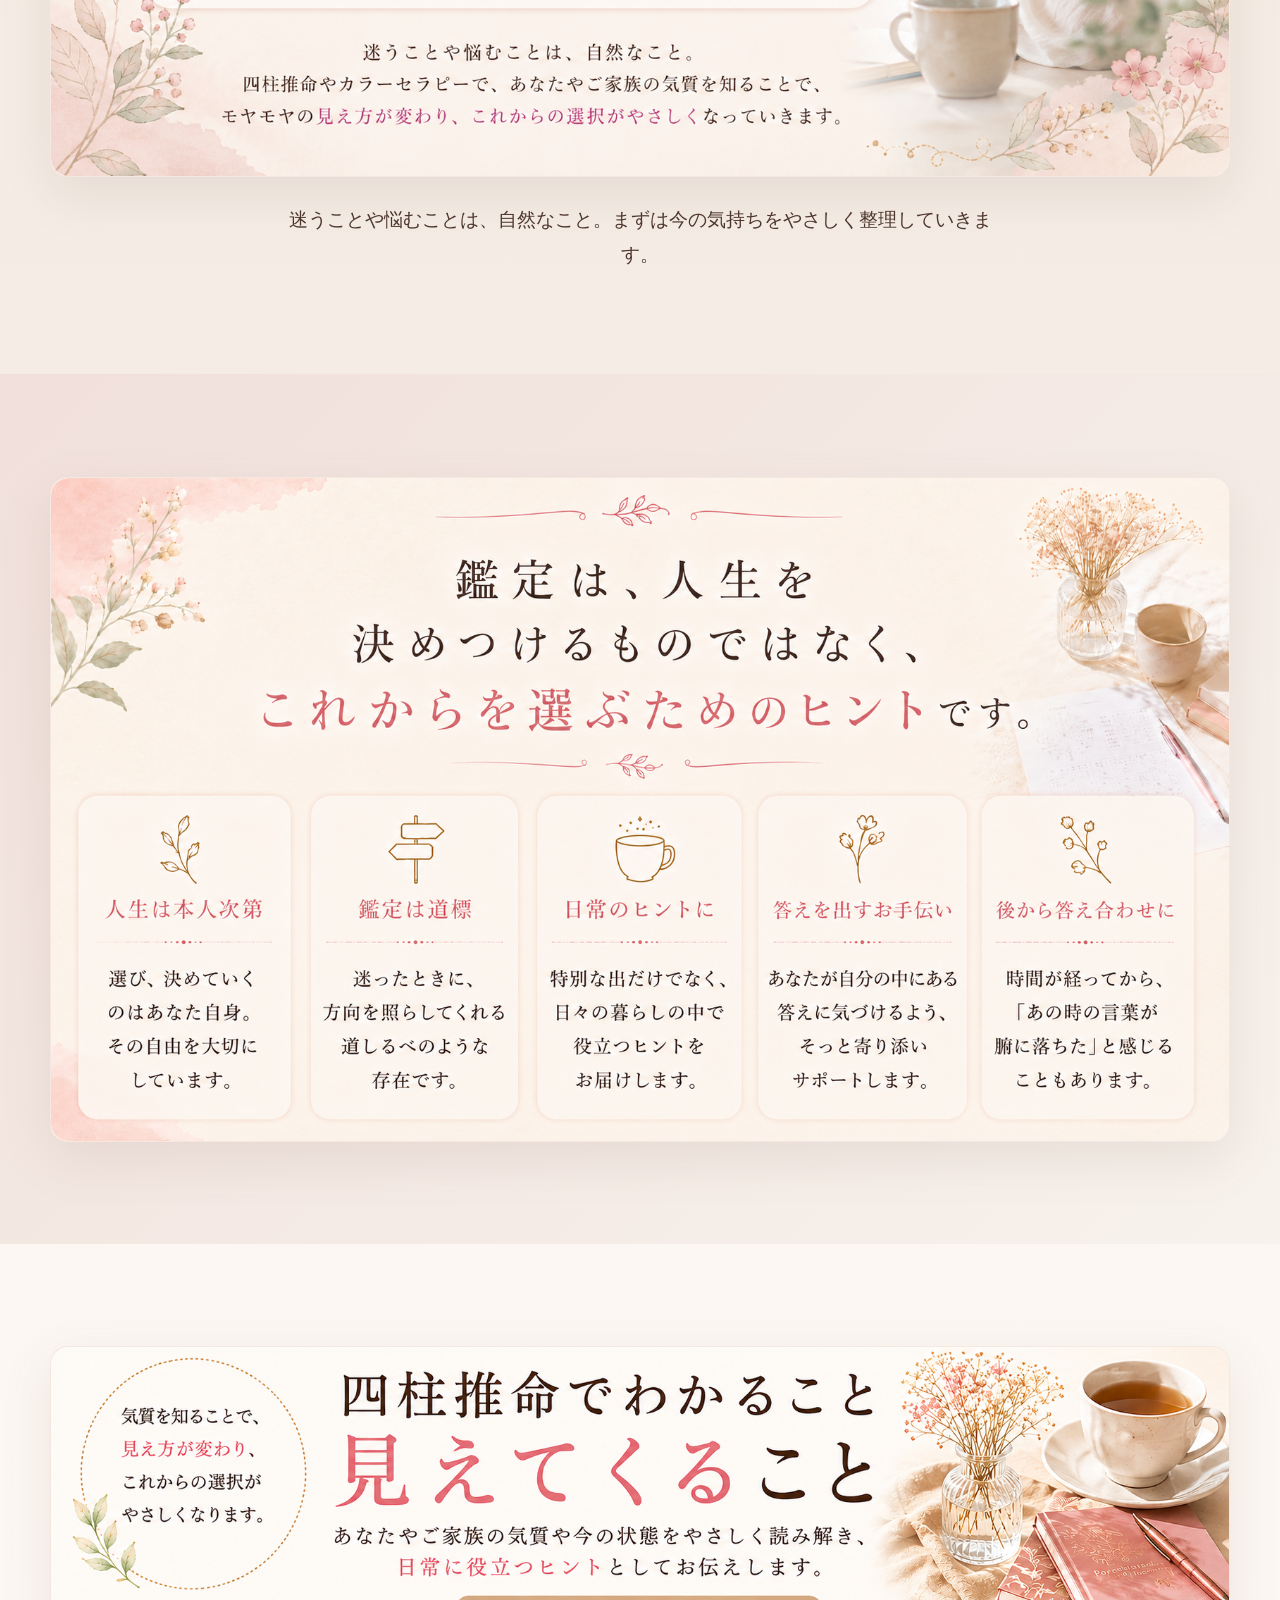
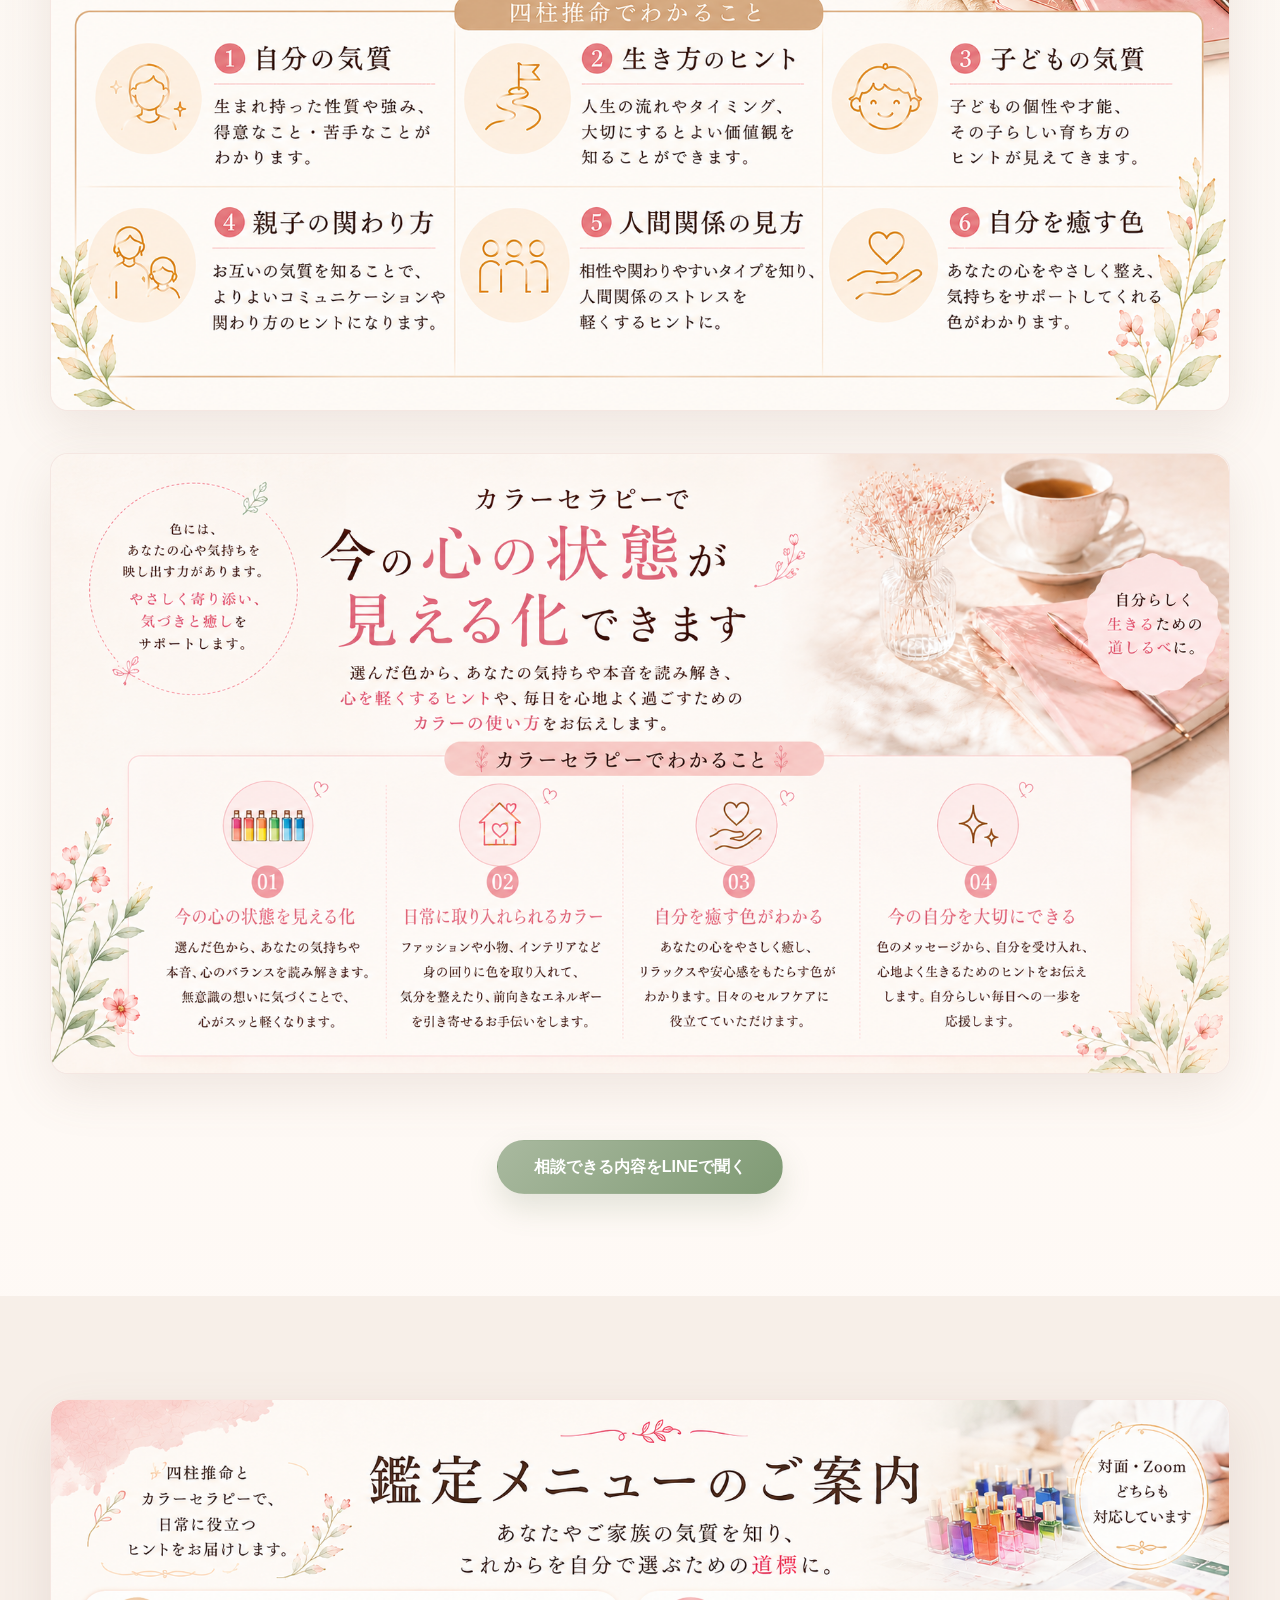
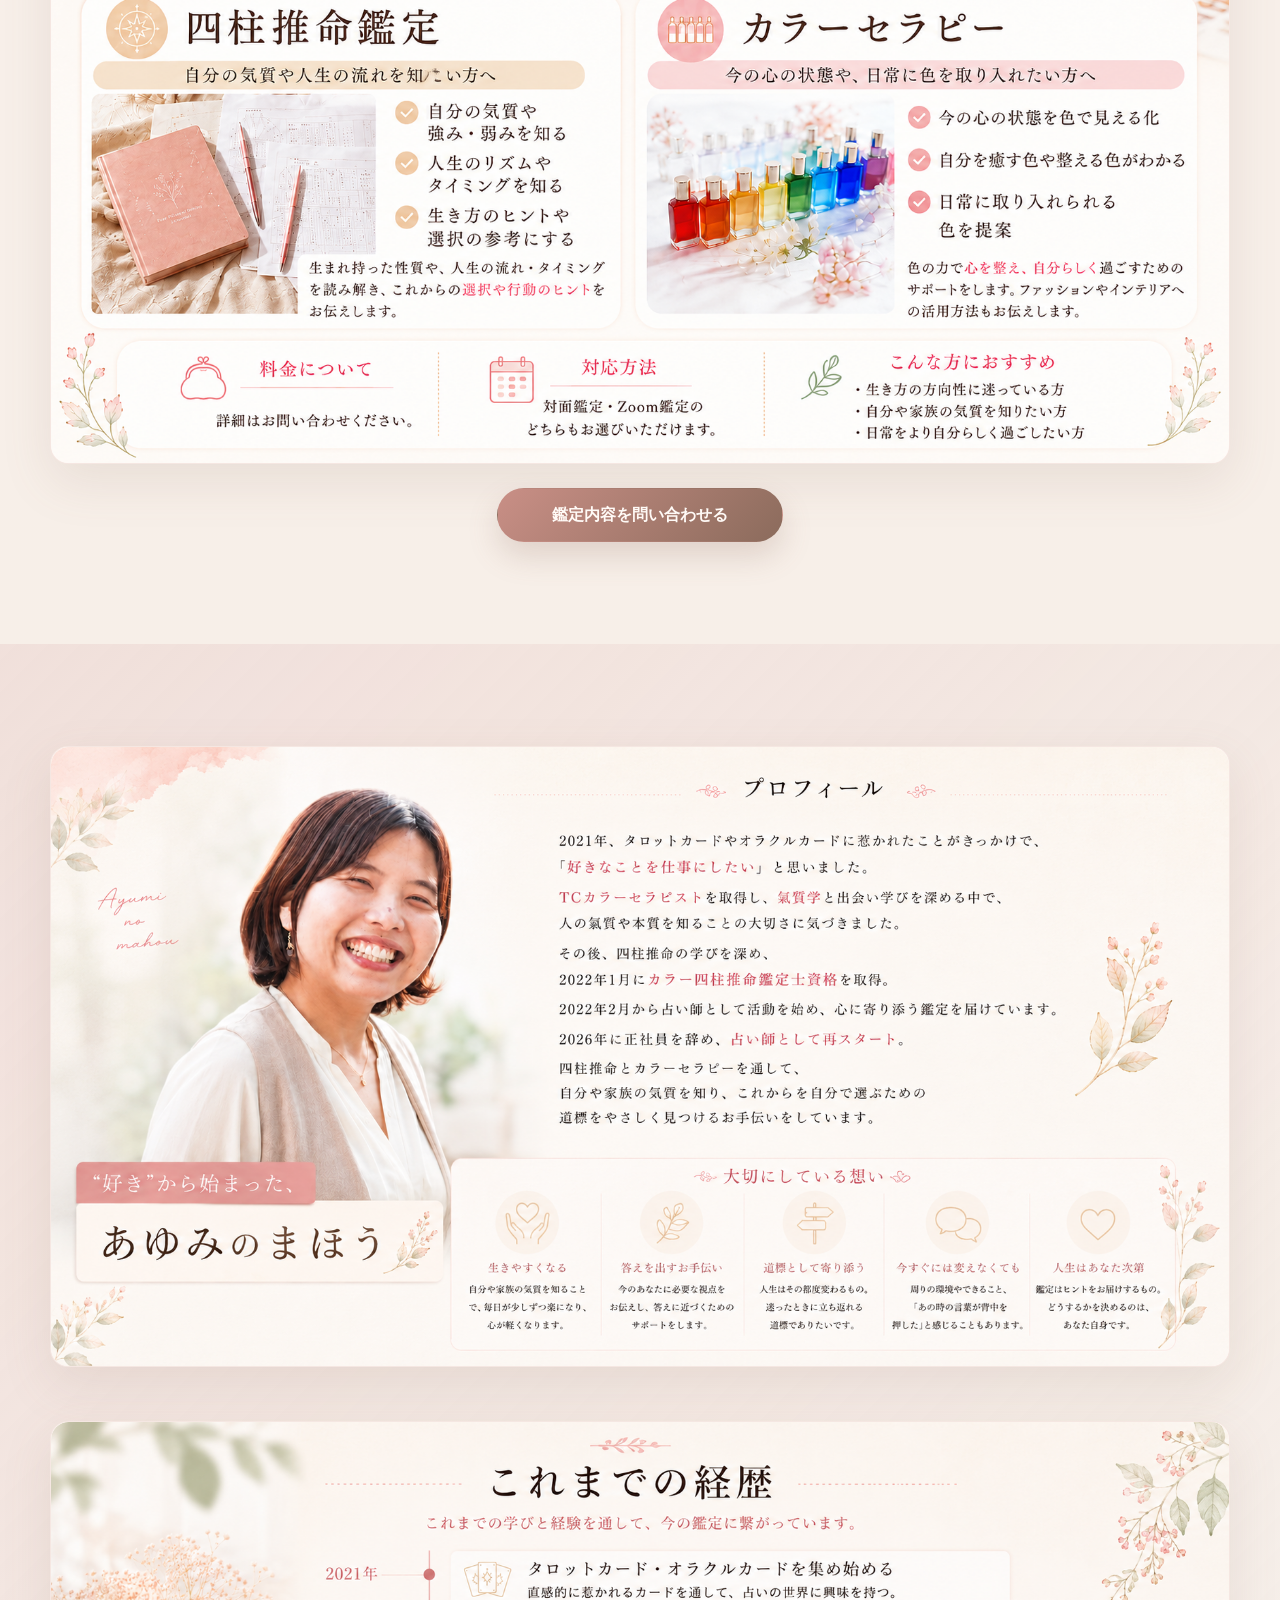
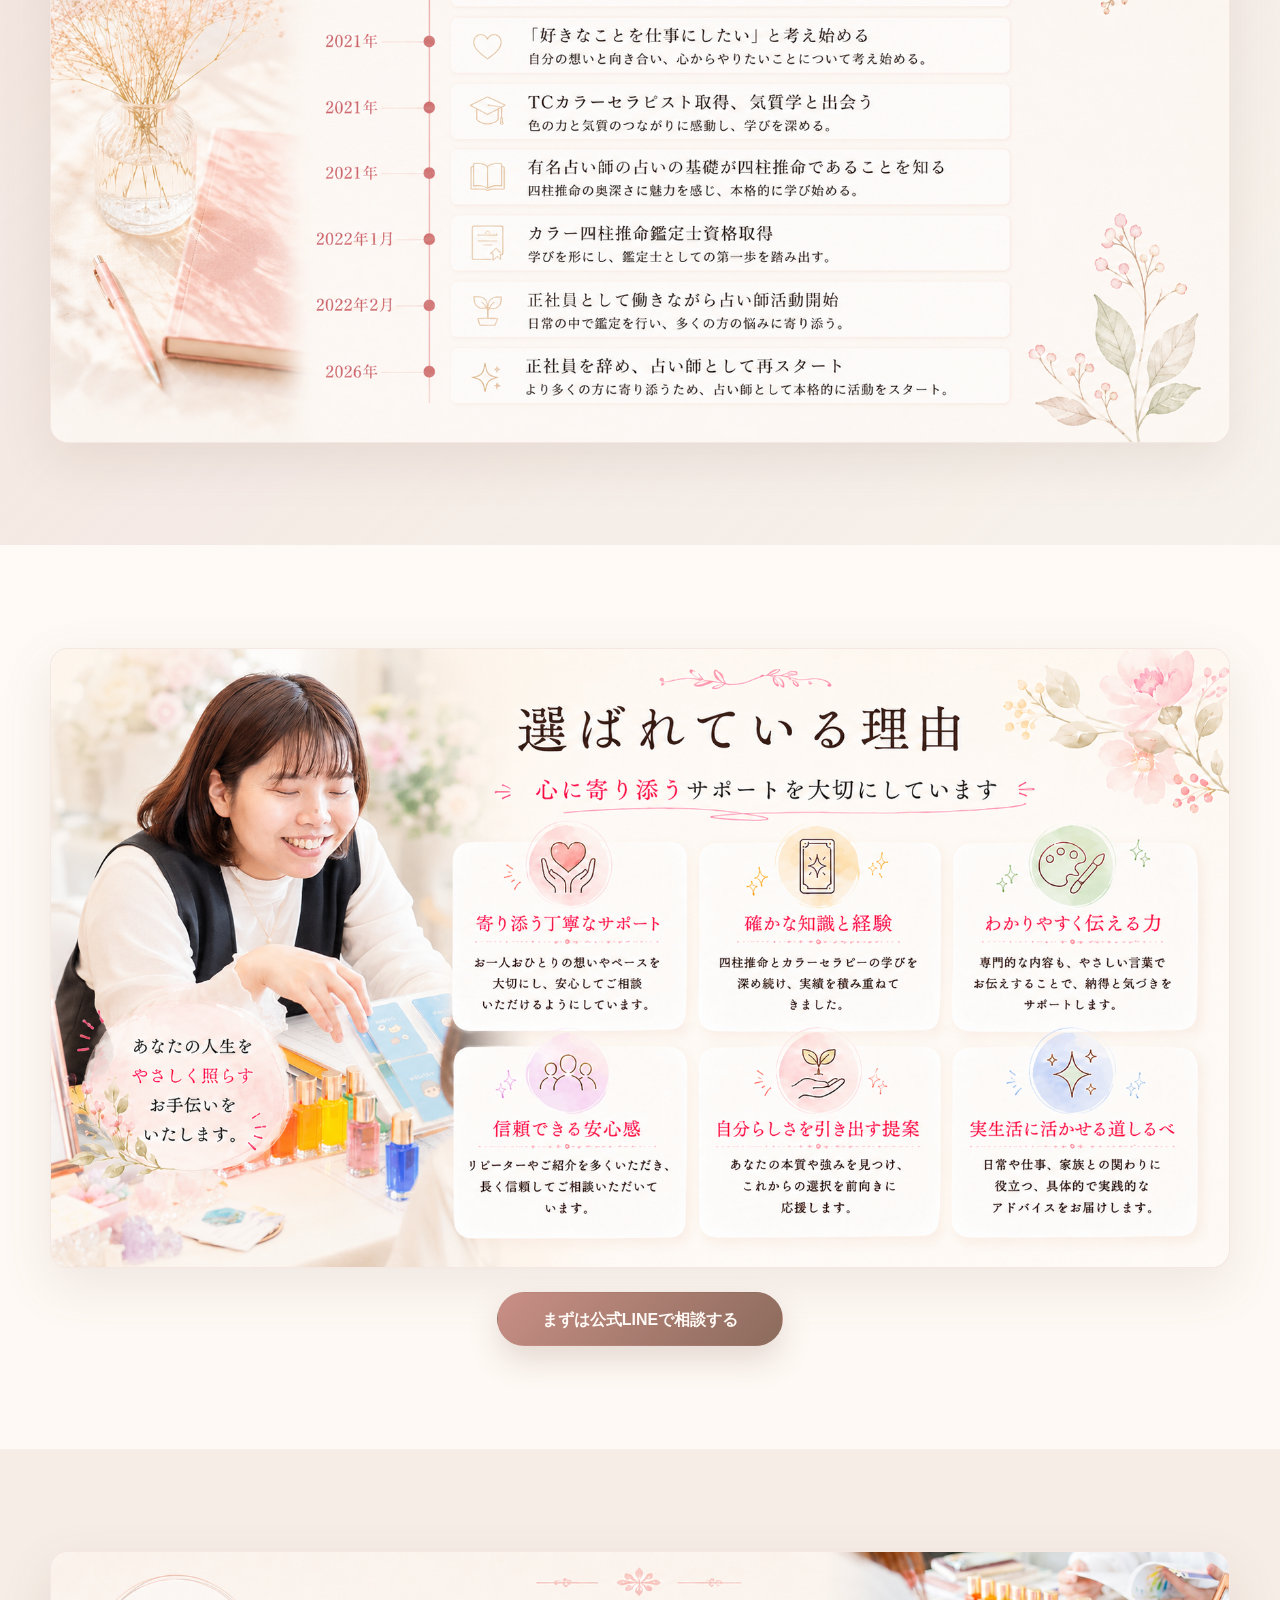
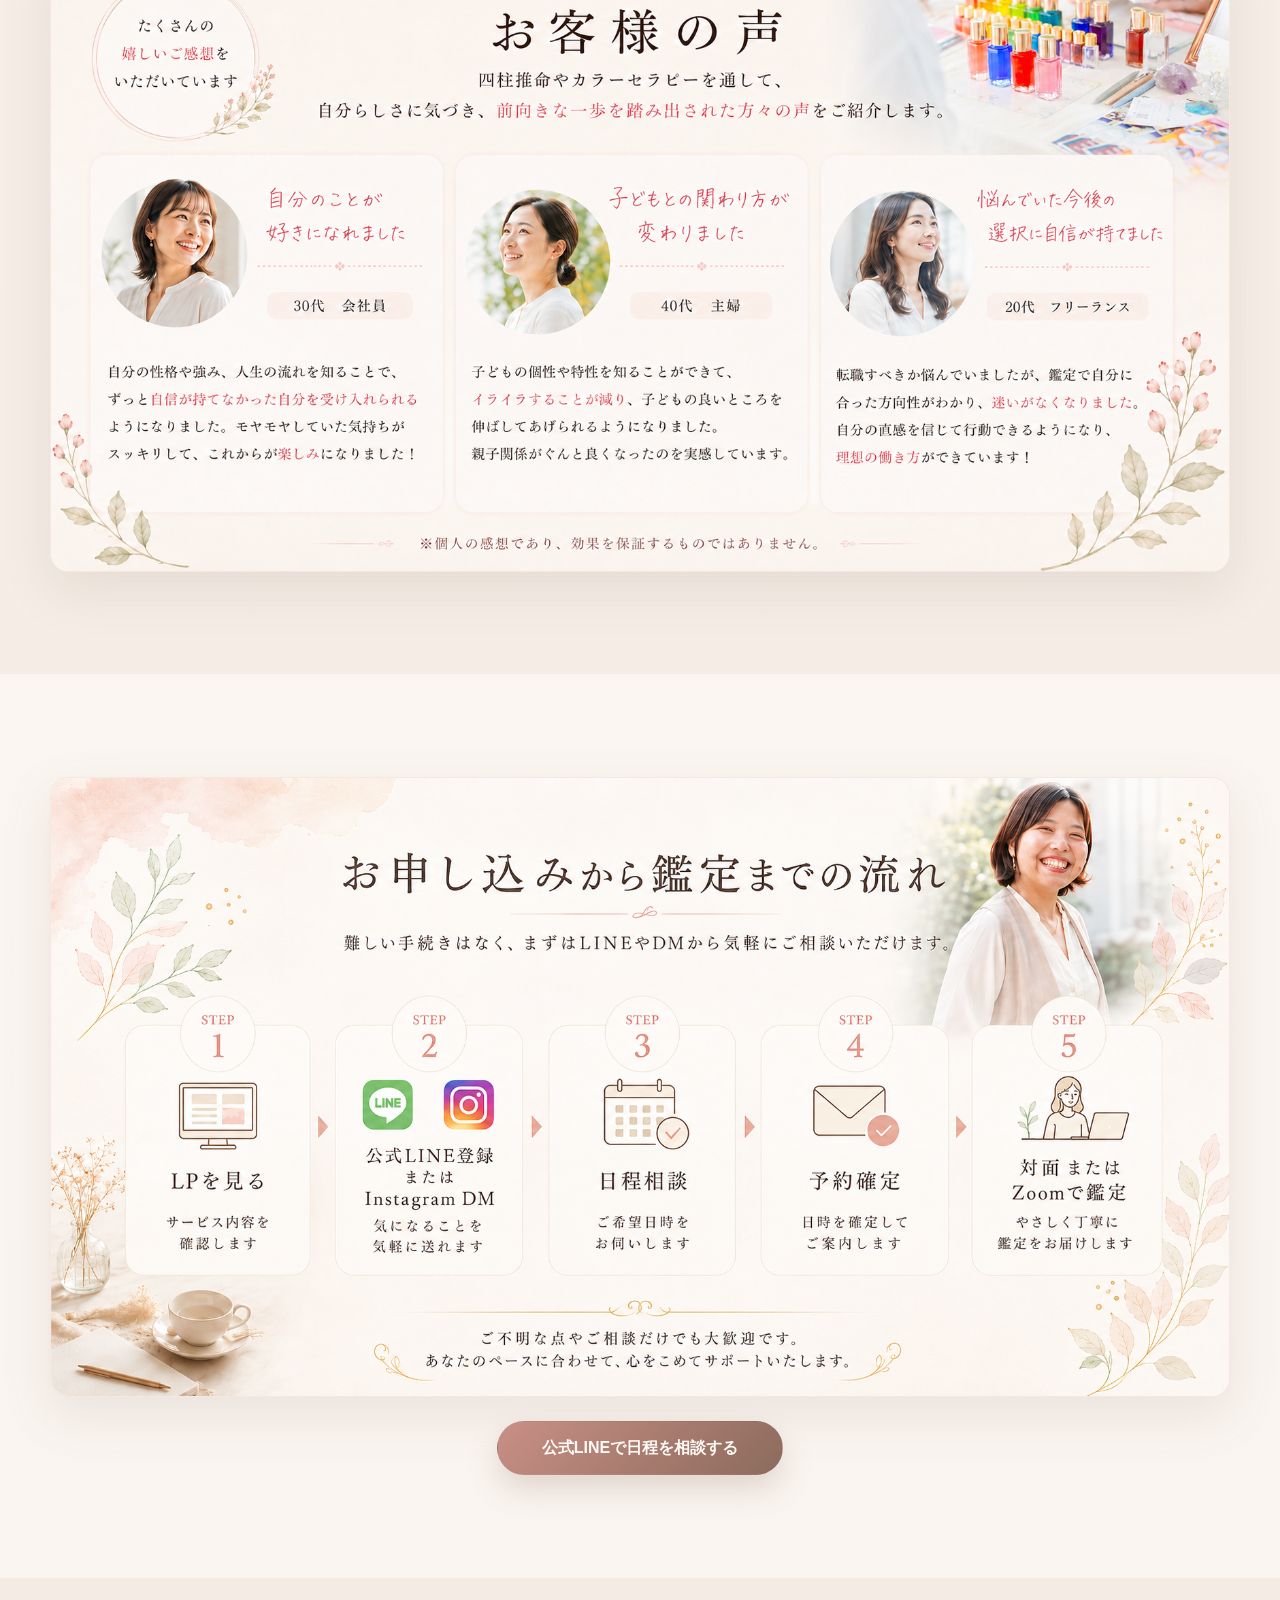
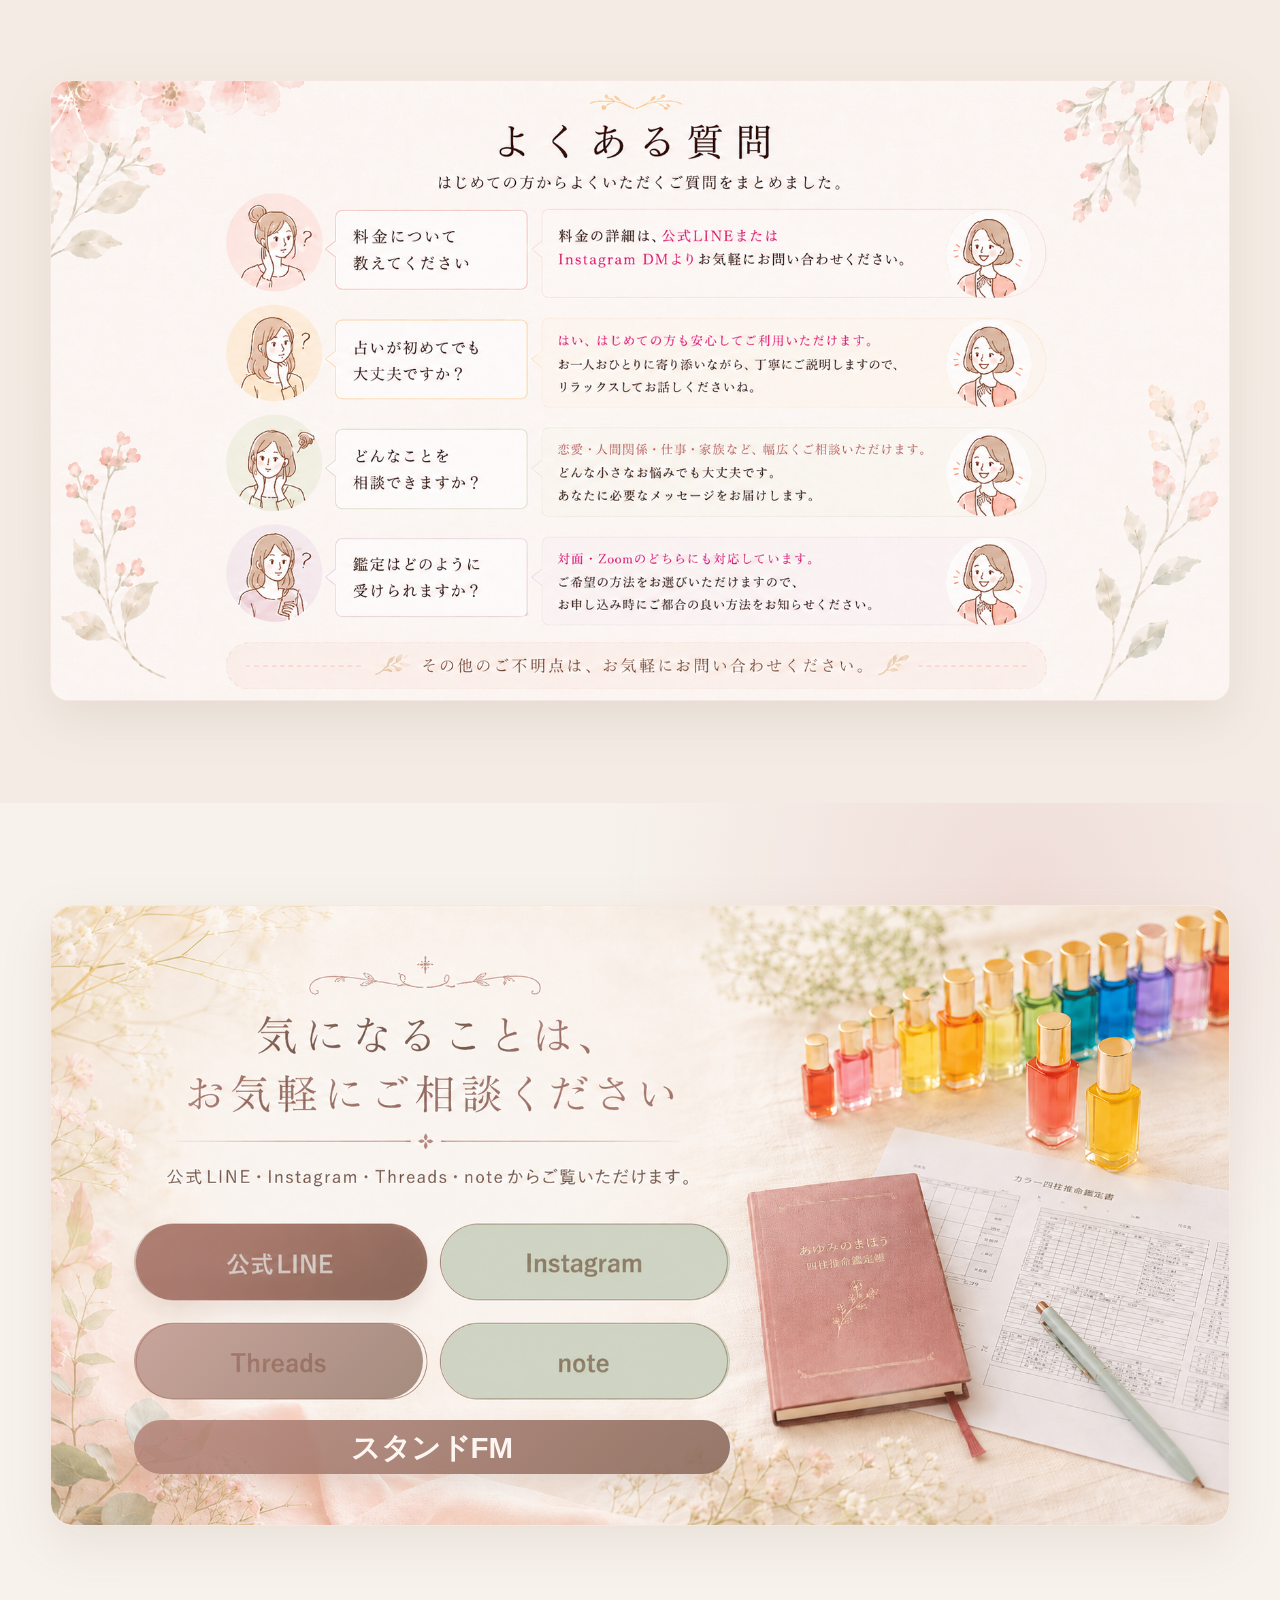
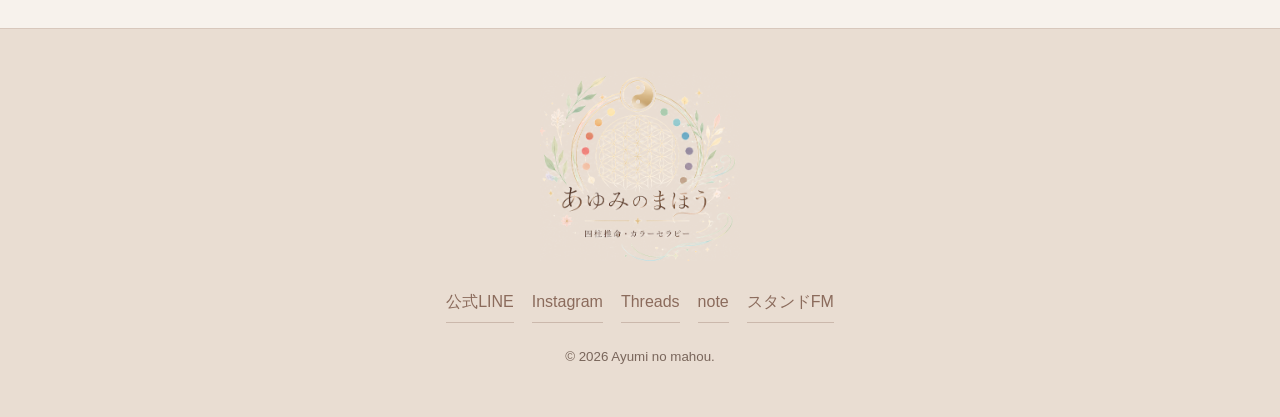
==== commit fee0e57a: "ayumi mahou LP" ====
--- a/index.html
+++ b/index.html
@@ -57,10 +57,14 @@
       </section>
 
       <section class="section" id="insight">
-        <div class="container">
+        <div class="container insight-stack">
           <figure class="image-frame image-frame-wide">
-            <!-- image-04：鑑定でわかること。差し替える場合は assets/images/section04-insight.png を更新 -->
-            <img src="assets/images/section04-insight.png" alt="四柱推命とカラーセラピーで見えてくること">
+            <!-- image-04a：四柱推命でわかること。差し替える場合は assets/images/section04-insight-01.png を更新 -->
+            <img src="assets/images/section04-insight-01.png" alt="四柱推命でわかること">
+          </figure>
+          <figure class="image-frame image-frame-wide">
+            <!-- image-04b：カラーセラピーでわかること。差し替える場合は assets/images/section04-insight-02.png を更新 -->
+            <img src="assets/images/section04-insight-02.png" alt="カラーセラピーで今の心の状態が見える化できます">
           </figure>
           <div class="cta-row compact">
             <a class="button button-sage js-link" href="#line" data-link="line">相談できる内容をLINEで聞く</a>
--- a/style.css
+++ b/style.css
@@ -286,6 +286,11 @@
 .profile-stack {
   display: grid;
   gap: clamp(28px, 5vw, 54px);
+}
+
+.insight-stack {
+  display: grid;
+  gap: clamp(24px, 4vw, 42px);
 }
 
 .section-reason {
@@ -636,14 +641,14 @@
 
   .floating-line {
     right: 12px;
-    bottom: 14px;
+    bottom: 10px;
     left: 12px;
     top: auto;
-    width: auto;
+    width: min(68vw, 250px);
     min-width: 0;
-    max-width: 360px;
+    max-width: 250px;
     margin: 0 auto;
-    border-radius: 18px;
+    border-radius: 14px;
     transform: none;
   }
 
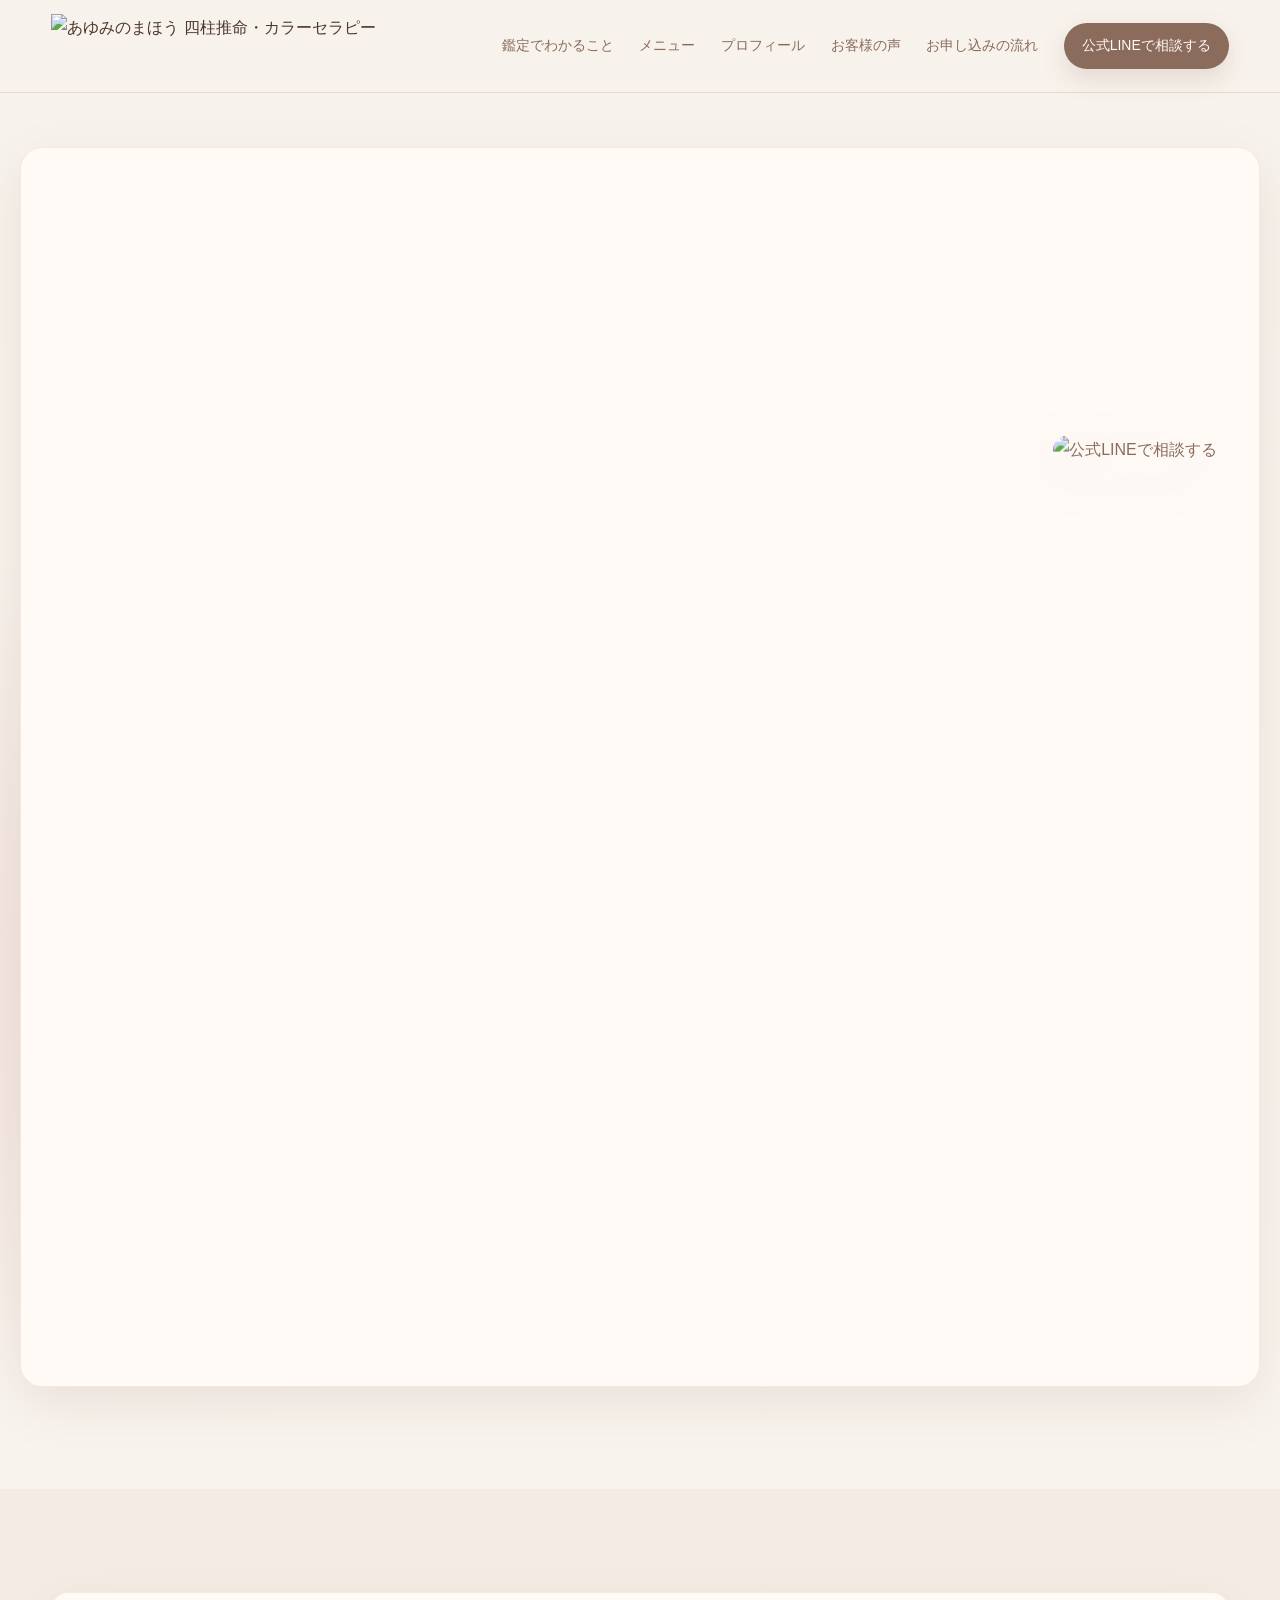
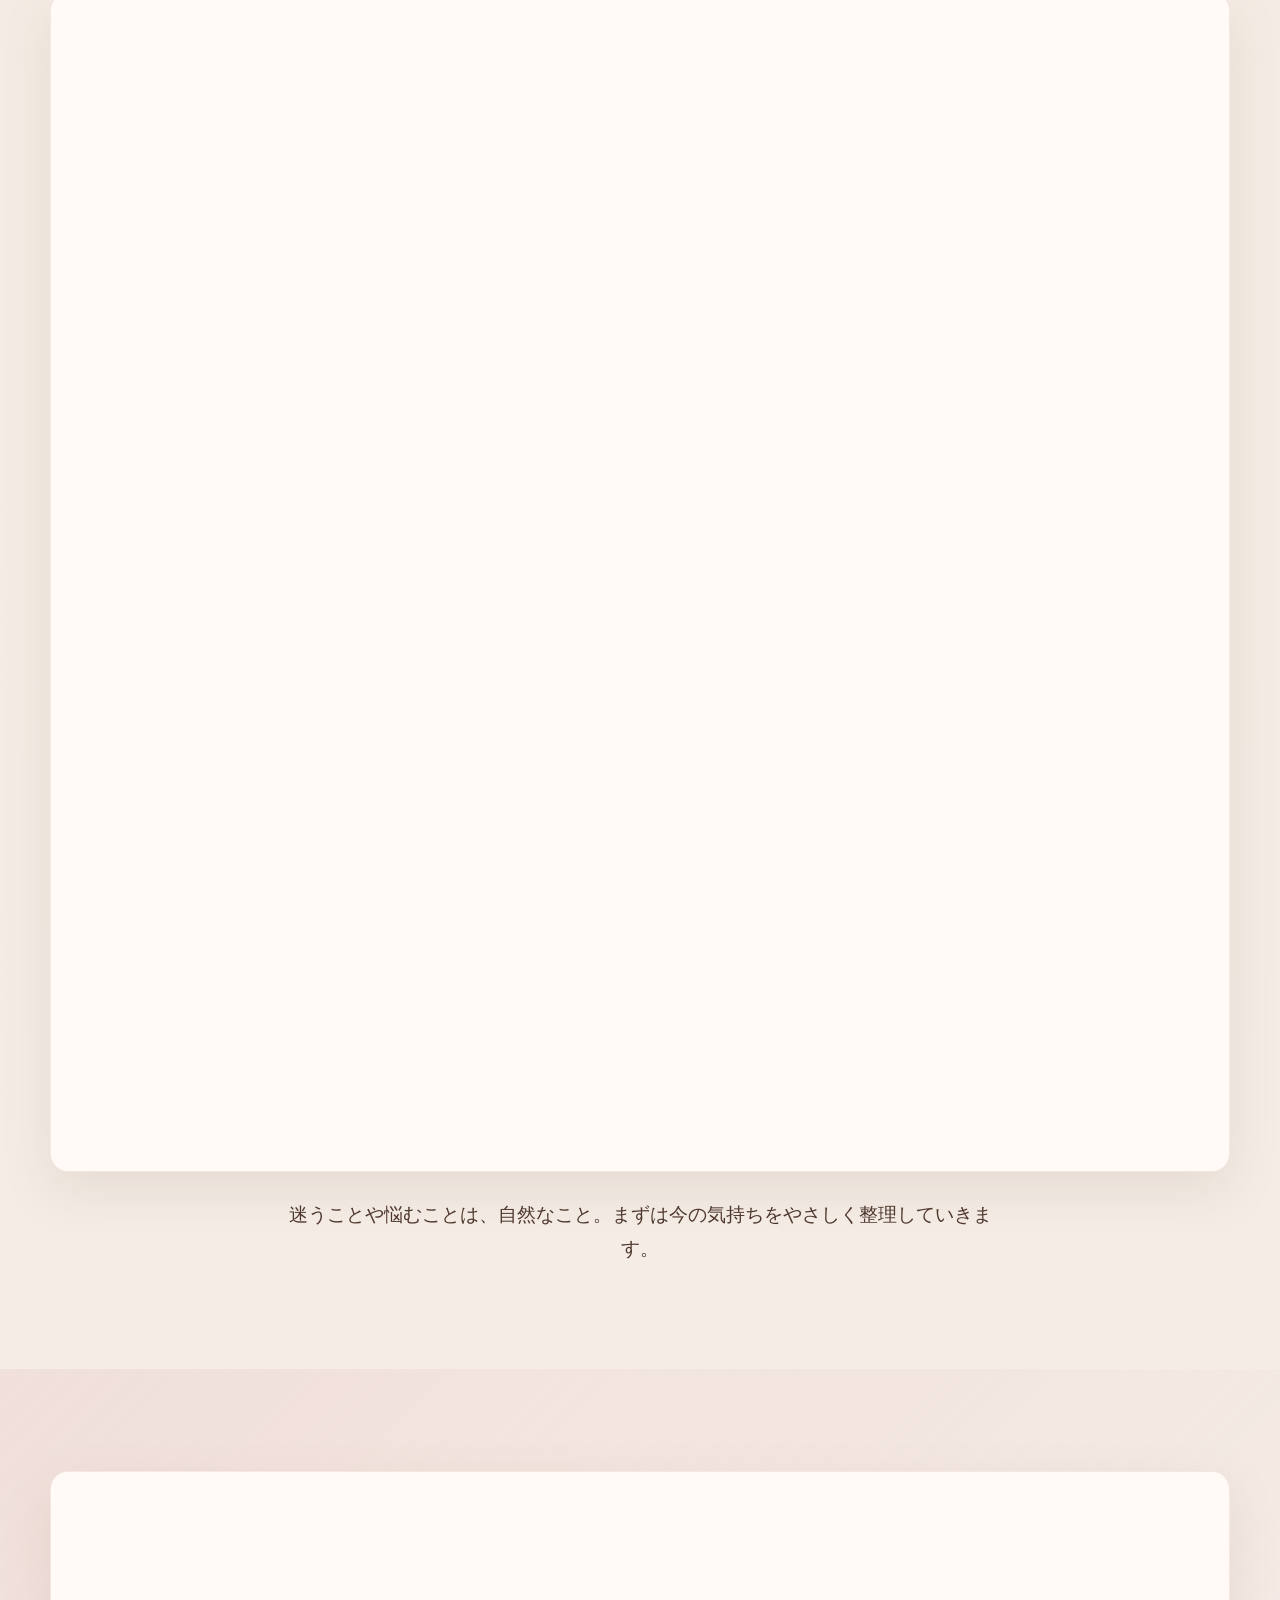
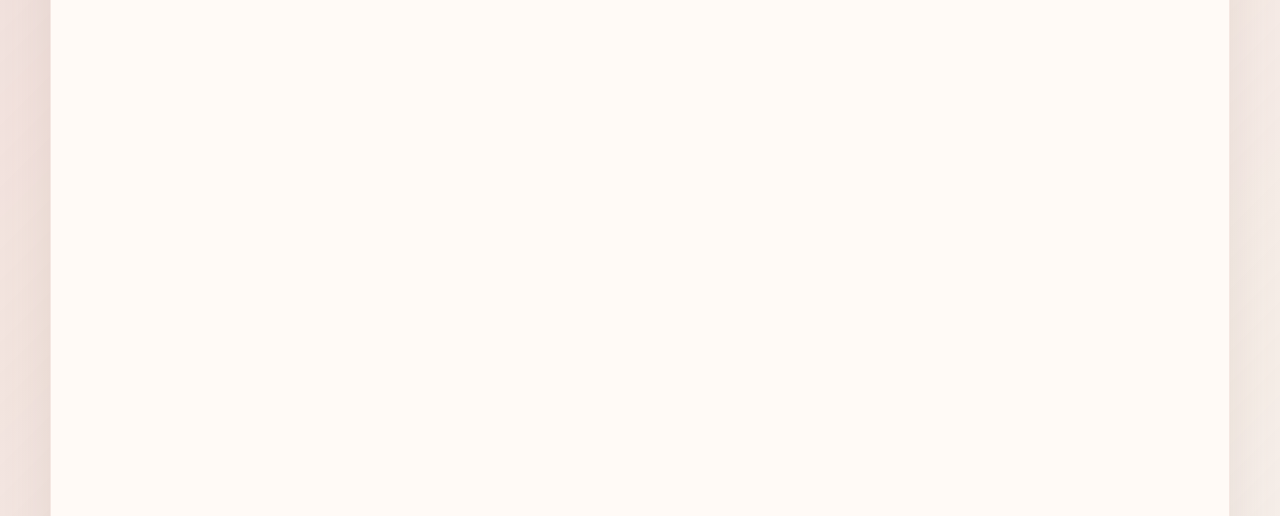
==== commit a91dafbc: "ayumi-mahou LP" ====
--- a/index.html
+++ b/index.html
@@ -5,7 +5,7 @@
     <meta name="viewport" content="width=device-width, initial-scale=1">
     <meta name="robots" content="noindex, nofollow">
     <title>しあわせ案内人 あゆみのまほう</title>
-    <meta name="description" content="四柱推命とカラーセラピーで、自分や家族の気質を知り、これからを選ぶためのヒントを見つける鑑定サービスです。">
+    <meta name="description" content="四柱推命とカラーセラピーで、自分や家族の氣質を知り、これからを選ぶためのヒントを見つける鑑定サービスです。">
     <link rel="stylesheet" href="style.css">
   </head>
   <body>
@@ -30,7 +30,10 @@
         <div class="container hero-wrap">
           <figure class="image-frame hero-image hero-image-map">
             <!-- image-01：ファーストビュー。差し替える場合は assets/images/section01-fv.png を更新 -->
-            <img src="assets/images/section01-fv.png" alt="自分の気質を知ることが、これからの道標になる">
+            <picture>
+              <source media="(max-width: 640px)" srcset="assets/images/mobile/section01-fv.png">
+              <img src="assets/images/section01-fv.png" alt="自分の氣質を知ることが、これからの道標になる">
+            </picture>
             <a class="hero-link hero-link-line js-link" href="https://lin.ee/wX5GsqL" data-link="line" target="_blank" rel="noopener noreferrer" aria-label="公式LINEで相談する"></a>
             <a class="hero-link hero-link-instagram js-link" href="https://www.instagram.com/ayumi.mahou?igsh=MThybG5xMnRrNW0wcg==" data-link="instagram" target="_blank" rel="noopener noreferrer" aria-label="Instagramを見る"></a>
           </figure>
@@ -41,7 +44,10 @@
         <div class="container">
           <figure class="image-frame">
             <!-- image-02：悩み共感。差し替える場合は assets/images/section02-problem.png を更新 -->
-            <img src="assets/images/section02-problem.png" alt="こんな気持ちを、ひとりで抱えていませんか？">
+            <picture>
+              <source media="(max-width: 640px)" srcset="assets/images/mobile/section02-problem.png">
+              <img src="assets/images/section02-problem.png" alt="こんな気持ちを、ひとりで抱えていませんか？">
+            </picture>
           </figure>
           <p class="section-note">迷うことや悩むことは、自然なこと。まずは今の気持ちをやさしく整理していきます。</p>
         </div>
@@ -51,7 +57,10 @@
         <div class="container">
           <figure class="image-frame">
             <!-- image-03：鑑定コンセプト。差し替える場合は assets/images/section03-concept.png を更新 -->
-            <img src="assets/images/section03-concept.png" alt="鑑定は、人生を決めつけるものではなく、これからを選ぶためのヒントです。">
+            <picture>
+              <source media="(max-width: 640px)" srcset="assets/images/mobile/section03-concept.png">
+              <img src="assets/images/section03-concept.png" alt="鑑定は、人生を決めつけるものではなく、これからを選ぶためのヒントです。">
+            </picture>
           </figure>
         </div>
       </section>
@@ -59,12 +68,18 @@
       <section class="section" id="insight">
         <div class="container insight-stack">
           <figure class="image-frame image-frame-wide">
+            <!-- image-04b：カラーセラピーでわかること。差し替える場合は assets/images/section04-insight-02.png を更新 -->
+            <picture>
+              <source media="(max-width: 640px)" srcset="assets/images/mobile/section04-insight-02.png">
+              <img src="assets/images/section04-insight-02.png" alt="カラーセラピーで今の心の状態が見える化できます">
+            </picture>
+          </figure>
+          <figure class="image-frame image-frame-wide">
             <!-- image-04a：四柱推命でわかること。差し替える場合は assets/images/section04-insight-01.png を更新 -->
-            <img src="assets/images/section04-insight-01.png" alt="四柱推命でわかること">
-          </figure>
-          <figure class="image-frame image-frame-wide">
-            <!-- image-04b：カラーセラピーでわかること。差し替える場合は assets/images/section04-insight-02.png を更新 -->
-            <img src="assets/images/section04-insight-02.png" alt="カラーセラピーで今の心の状態が見える化できます">
+            <picture>
+              <source media="(max-width: 640px)" srcset="assets/images/mobile/section04-insight-01.png">
+              <img src="assets/images/section04-insight-01.png" alt="四柱推命でわかること">
+            </picture>
           </figure>
           <div class="cta-row compact">
             <a class="button button-sage js-link" href="#line" data-link="line">相談できる内容をLINEで聞く</a>
@@ -76,7 +91,10 @@
         <div class="container">
           <figure class="image-frame image-frame-wide">
             <!-- image-05：鑑定メニュー。差し替える場合は assets/images/section05-menu.png を更新 -->
-            <img src="assets/images/section05-menu.png" alt="鑑定メニューのご案内">
+            <picture>
+              <source media="(max-width: 640px)" srcset="assets/images/mobile/section05-menu.png">
+              <img src="assets/images/section05-menu.png" alt="鑑定メニューのご案内">
+            </picture>
           </figure>
           <div class="cta-row compact">
             <a class="button button-primary js-link" href="#line" data-link="line">鑑定内容を問い合わせる</a>
@@ -88,11 +106,24 @@
         <div class="container profile-stack">
           <figure class="image-frame">
             <!-- image-06：プロフィール。差し替える場合は assets/images/section06-profile.png を更新 -->
-            <img src="assets/images/section06-profile.png" alt="あゆみのまほう プロフィール">
+            <picture>
+              <source media="(max-width: 640px)" srcset="assets/images/mobile/section06-profile.png">
+              <img src="assets/images/section06-profile.png" alt="あゆみのまほう プロフィール">
+            </picture>
+          </figure>
+          <figure class="image-frame profile-message">
+            <!-- image-06a：大切にしている想い。差し替える場合は assets/images/section06-message.png を更新 -->
+            <picture>
+              <source media="(max-width: 640px)" srcset="assets/images/mobile/section06-message.png">
+              <img src="assets/images/section06-message.png" alt="大切にしている想い">
+            </picture>
           </figure>
           <figure class="image-frame">
             <!-- image-06b：これまでの経歴。差し替える場合は assets/images/section06-career.png を更新 -->
-            <img src="assets/images/section06-career.png" alt="これまでの経歴">
+            <picture>
+              <source media="(max-width: 640px)" srcset="assets/images/mobile/section06-career.png">
+              <img src="assets/images/section06-career.png" alt="これまでの経歴">
+            </picture>
           </figure>
         </div>
       </section>
@@ -101,7 +132,10 @@
         <div class="container">
           <figure class="image-frame image-frame-wide">
             <!-- image-07：選ばれている理由。差し替える場合は assets/images/section07-reason.png を更新 -->
-            <img src="assets/images/section07-reason.png" alt="選ばれている理由">
+            <picture>
+              <source media="(max-width: 640px)" srcset="assets/images/mobile/section07-reason.png">
+              <img src="assets/images/section07-reason.png" alt="選ばれている理由">
+            </picture>
           </figure>
           <div class="cta-row compact">
             <a class="button button-primary js-link" href="#line" data-link="line">まずは公式LINEで相談する</a>
@@ -113,7 +147,10 @@
         <div class="container">
           <figure class="image-frame">
             <!-- image-08：お客様の声。差し替える場合は assets/images/section08-voice.png を更新 -->
-            <img src="assets/images/section08-voice.png" alt="お客様の声">
+            <picture>
+              <source media="(max-width: 640px)" srcset="assets/images/mobile/section08-voice.png">
+              <img src="assets/images/section08-voice.png" alt="お客様の声">
+            </picture>
           </figure>
         </div>
       </section>
@@ -122,7 +159,10 @@
         <div class="container">
           <figure class="image-frame image-frame-wide">
             <!-- image-09：お申し込みの流れ。差し替える場合は assets/images/section09-flow.png を更新 -->
-            <img src="assets/images/section09-flow.png" alt="お申し込みから鑑定までの流れ">
+            <picture>
+              <source media="(max-width: 640px)" srcset="assets/images/mobile/section09-flow.png">
+              <img src="assets/images/section09-flow.png" alt="お申し込みから鑑定までの流れ">
+            </picture>
           </figure>
           <div class="cta-row compact">
             <a class="button button-primary js-link" href="#line" data-link="line">公式LINEで日程を相談する</a>
@@ -134,7 +174,10 @@
         <div class="container">
           <figure class="image-frame">
             <!-- image-10：よくある質問。差し替える場合は assets/images/section10-faq.png を更新 -->
-            <img src="assets/images/section10-faq.png" alt="よくある質問">
+            <picture>
+              <source media="(max-width: 640px)" srcset="assets/images/mobile/section10-faq.png">
+              <img src="assets/images/section10-faq.png" alt="よくある質問">
+            </picture>
           </figure>
         </div>
       </section>
@@ -143,7 +186,10 @@
         <div class="container">
           <figure class="image-frame final-image cta-image-map">
             <!-- image-11：最終CTA。差し替える場合は assets/images/section11-cta.png を更新 -->
-            <img src="assets/images/section11-cta.png" alt="気になることは、お気軽にご相談ください。公式LINE・Instagram・Threads・noteからご覧いただけます。">
+            <picture>
+              <source media="(max-width: 640px)" srcset="assets/images/mobile/section11-cta.png">
+              <img src="assets/images/section11-cta.png" alt="気になることは、お気軽にご相談ください。公式LINE・Instagram・Threads・note・スタンドFMからご覧いただけます。">
+            </picture>
             <a class="image-link image-link-line js-link" href="https://lin.ee/wX5GsqL" data-link="line" target="_blank" rel="noopener noreferrer" aria-label="公式LINEを開く"></a>
             <a class="image-link image-link-instagram js-link" href="https://www.instagram.com/ayumi.mahou?igsh=MThybG5xMnRrNW0wcg==" data-link="instagram" target="_blank" rel="noopener noreferrer" aria-label="Instagramを開く"></a>
             <a class="image-link image-link-threads js-link" href="https://www.threads.com/@ayumi.mahou?igshid=NTc4MTIwNjQ2YQ==" data-link="threads" target="_blank" rel="noopener noreferrer" aria-label="Threadsを開く"></a>
@@ -168,7 +214,7 @@
           <a class="js-link" href="#instagram" data-link="instagram">Instagram</a>
           <a class="js-link" href="#threads" data-link="threads">Threads</a>
           <a class="js-link" href="#note" data-link="note">note</a>
-          <a class="js-link" href="#standfm" data-link="standfm">スタンドFM</a>
+          <a class="js-link" href="#standfm" data-link="standfm">stand.fm</a>
         </div>
         <small>&copy; 2026 Ayumi no mahou.</small>
       </div>
--- a/style.css
+++ b/style.css
@@ -175,6 +175,10 @@
   border-radius: inherit;
 }
 
+.mobile-only {
+  display: none;
+}
+
 .hero-image,
 .final-image {
   border-radius: 22px;
@@ -322,52 +326,52 @@
 }
 
 .image-link-line {
-  left: 7.05%;
-  top: 51.35%;
-  width: 24.5%;
-  height: 12.3%;
-  background: rgba(139, 107, 92, 0.34);
+  left: 13.4%;
+  top: 59.1%;
+  width: 21.55%;
+  height: 11.3%;
+  background: transparent;
 }
 
 .image-link-instagram {
-  left: 33.1%;
-  top: 51.35%;
-  width: 24.5%;
-  height: 12.3%;
-  background: rgba(127, 154, 116, 0.34);
+  left: 36.3%;
+  top: 59.1%;
+  width: 21.55%;
+  height: 11.3%;
+  background: transparent;
 }
 
 .image-link-threads {
-  left: 7.05%;
-  top: 67.4%;
-  width: 24.5%;
-  height: 12.3%;
-  background: linear-gradient(135deg, rgba(181, 132, 121, 0.7), rgba(139, 107, 92, 0.76));
+  left: 13.4%;
+  top: 71.8%;
+  width: 21.55%;
+  height: 10.5%;
+  background: transparent;
 }
 
 .image-link-note {
-  left: 33.1%;
-  top: 67.4%;
-  width: 24.5%;
-  height: 12.3%;
-  background: rgba(127, 154, 116, 0.34);
+  left: 36.3%;
+  top: 71.8%;
+  width: 21.55%;
+  height: 10.5%;
+  background: transparent;
 }
 
 .image-link-standfm {
-  left: 7.05%;
-  top: 83.05%;
+  left: 13.4%;
+  top: 84.15%;
   display: flex;
   align-items: center;
   justify-content: center;
-  width: 50.55%;
-  height: 8.8%;
-  color: rgba(255, 250, 246, 0.96);
-  background: linear-gradient(135deg, rgba(181, 132, 121, 0.86), rgba(139, 107, 92, 0.9));
-  font-size: clamp(12px, 2.3vw, 30px);
+  width: 44.45%;
+  height: 12.05%;
+  color: transparent;
+  background: transparent;
+  font-size: 0;
   font-weight: 700;
   line-height: 1;
   text-align: center;
-  box-shadow: 0 12px 26px rgba(139, 107, 92, 0.16);
+  box-shadow: none;
 }
 
 .image-link-line:hover,
@@ -376,14 +380,14 @@
 .image-link-threads:focus-visible,
 .image-link-standfm:hover,
 .image-link-standfm:focus-visible {
-  background: linear-gradient(135deg, rgba(181, 132, 121, 0.78), rgba(139, 107, 92, 0.84));
+  background: rgba(139, 107, 92, 0.12);
 }
 
 .image-link-instagram:hover,
 .image-link-instagram:focus-visible,
 .image-link-note:hover,
 .image-link-note:focus-visible {
-  background: rgba(127, 154, 116, 0.42);
+  background: rgba(127, 154, 116, 0.16);
 }
 
 .floating-line {
@@ -604,9 +608,66 @@
     box-shadow: 0 12px 30px rgba(139, 107, 92, 0.12);
   }
 
+  .mobile-only {
+    display: block;
+  }
+
   .hero-image,
   .final-image {
     border-radius: 14px;
+  }
+
+  .hero-link {
+    border-radius: 12px;
+  }
+
+  .hero-link-line {
+    left: 8.5%;
+    top: 71.8%;
+    width: 83.6%;
+    height: 9.3%;
+  }
+
+  .hero-link-instagram {
+    left: 8.5%;
+    top: 83.55%;
+    width: 83.6%;
+    height: 9.1%;
+  }
+
+  .image-link-line {
+    left: 5.2%;
+    top: 50.3%;
+    width: 38.1%;
+    height: 7.85%;
+  }
+
+  .image-link-instagram {
+    left: 45.7%;
+    top: 50.3%;
+    width: 38.2%;
+    height: 7.85%;
+  }
+
+  .image-link-threads {
+    left: 5.2%;
+    top: 59.45%;
+    width: 38.1%;
+    height: 7.85%;
+  }
+
+  .image-link-note {
+    left: 45.7%;
+    top: 59.45%;
+    width: 38.2%;
+    height: 7.85%;
+  }
+
+  .image-link-standfm {
+    left: 5.2%;
+    top: 68.45%;
+    width: 78.6%;
+    height: 7.55%;
   }
 
   .section-note {
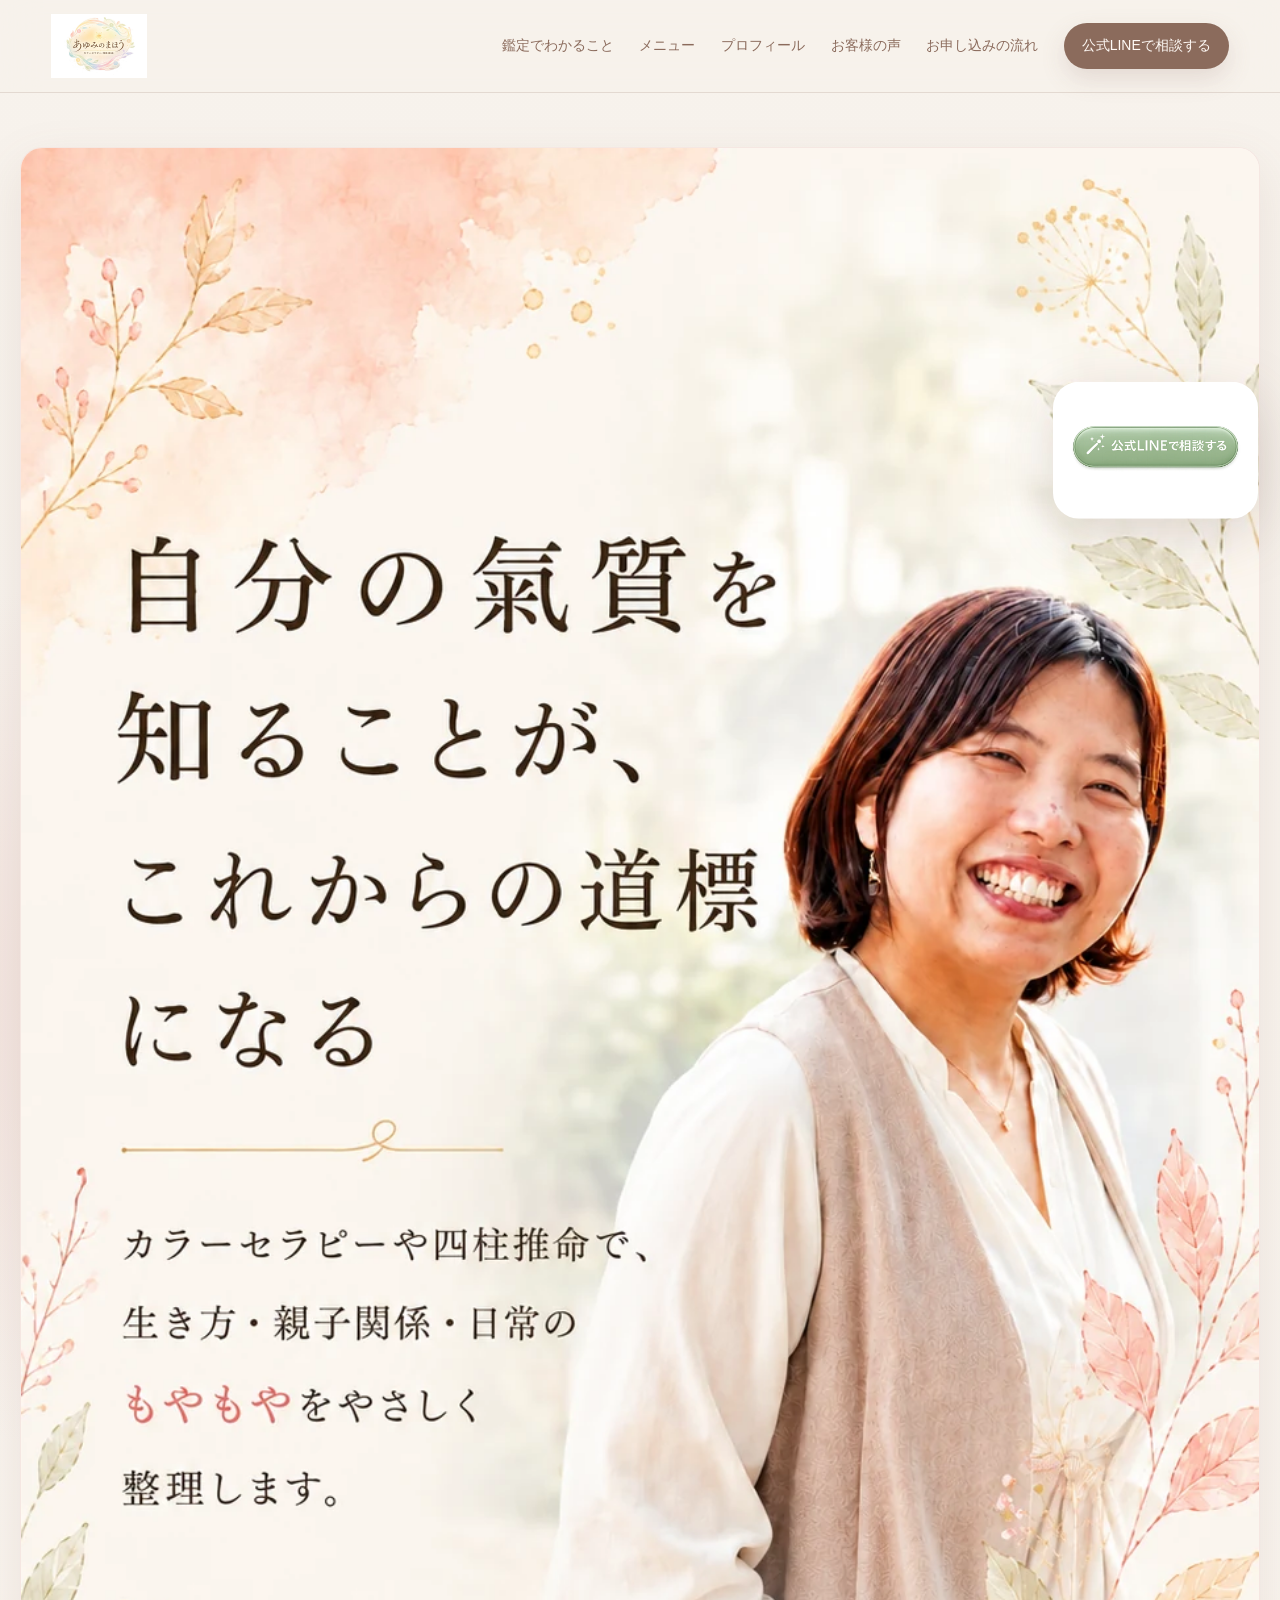
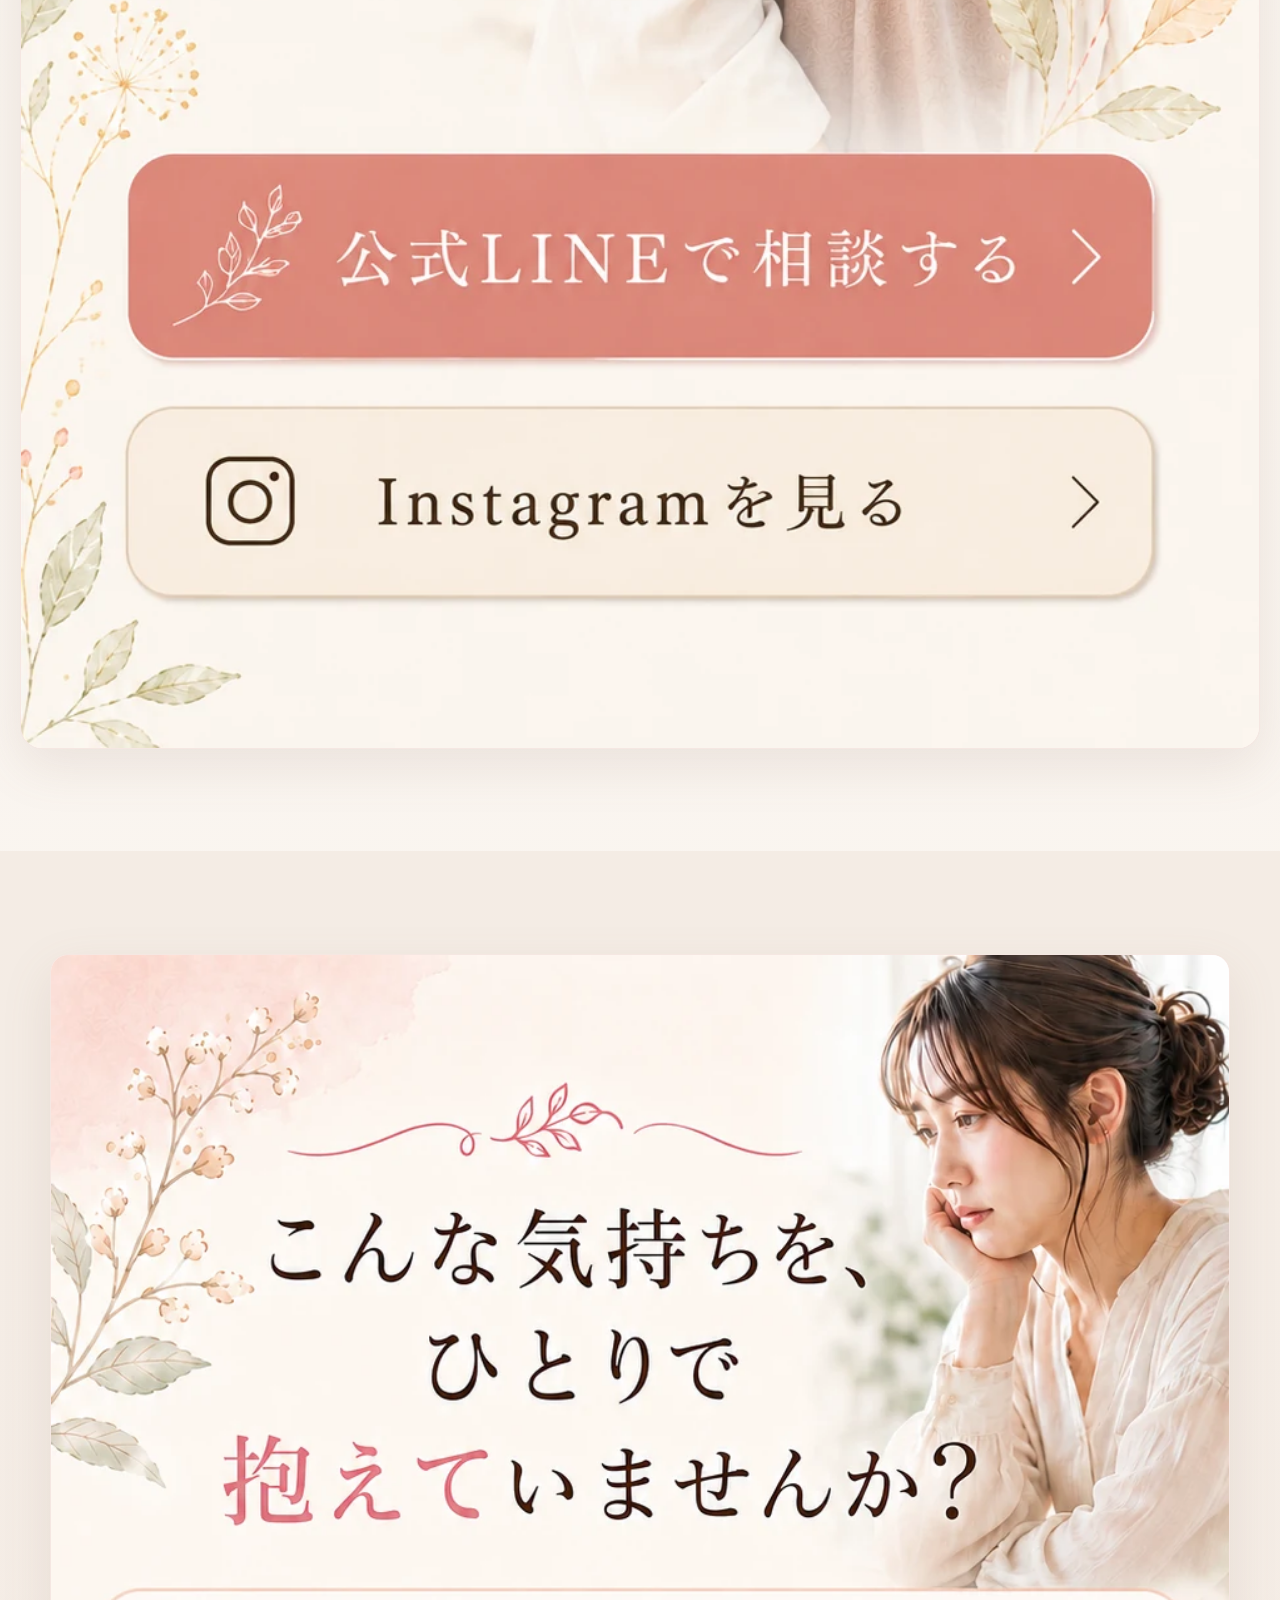
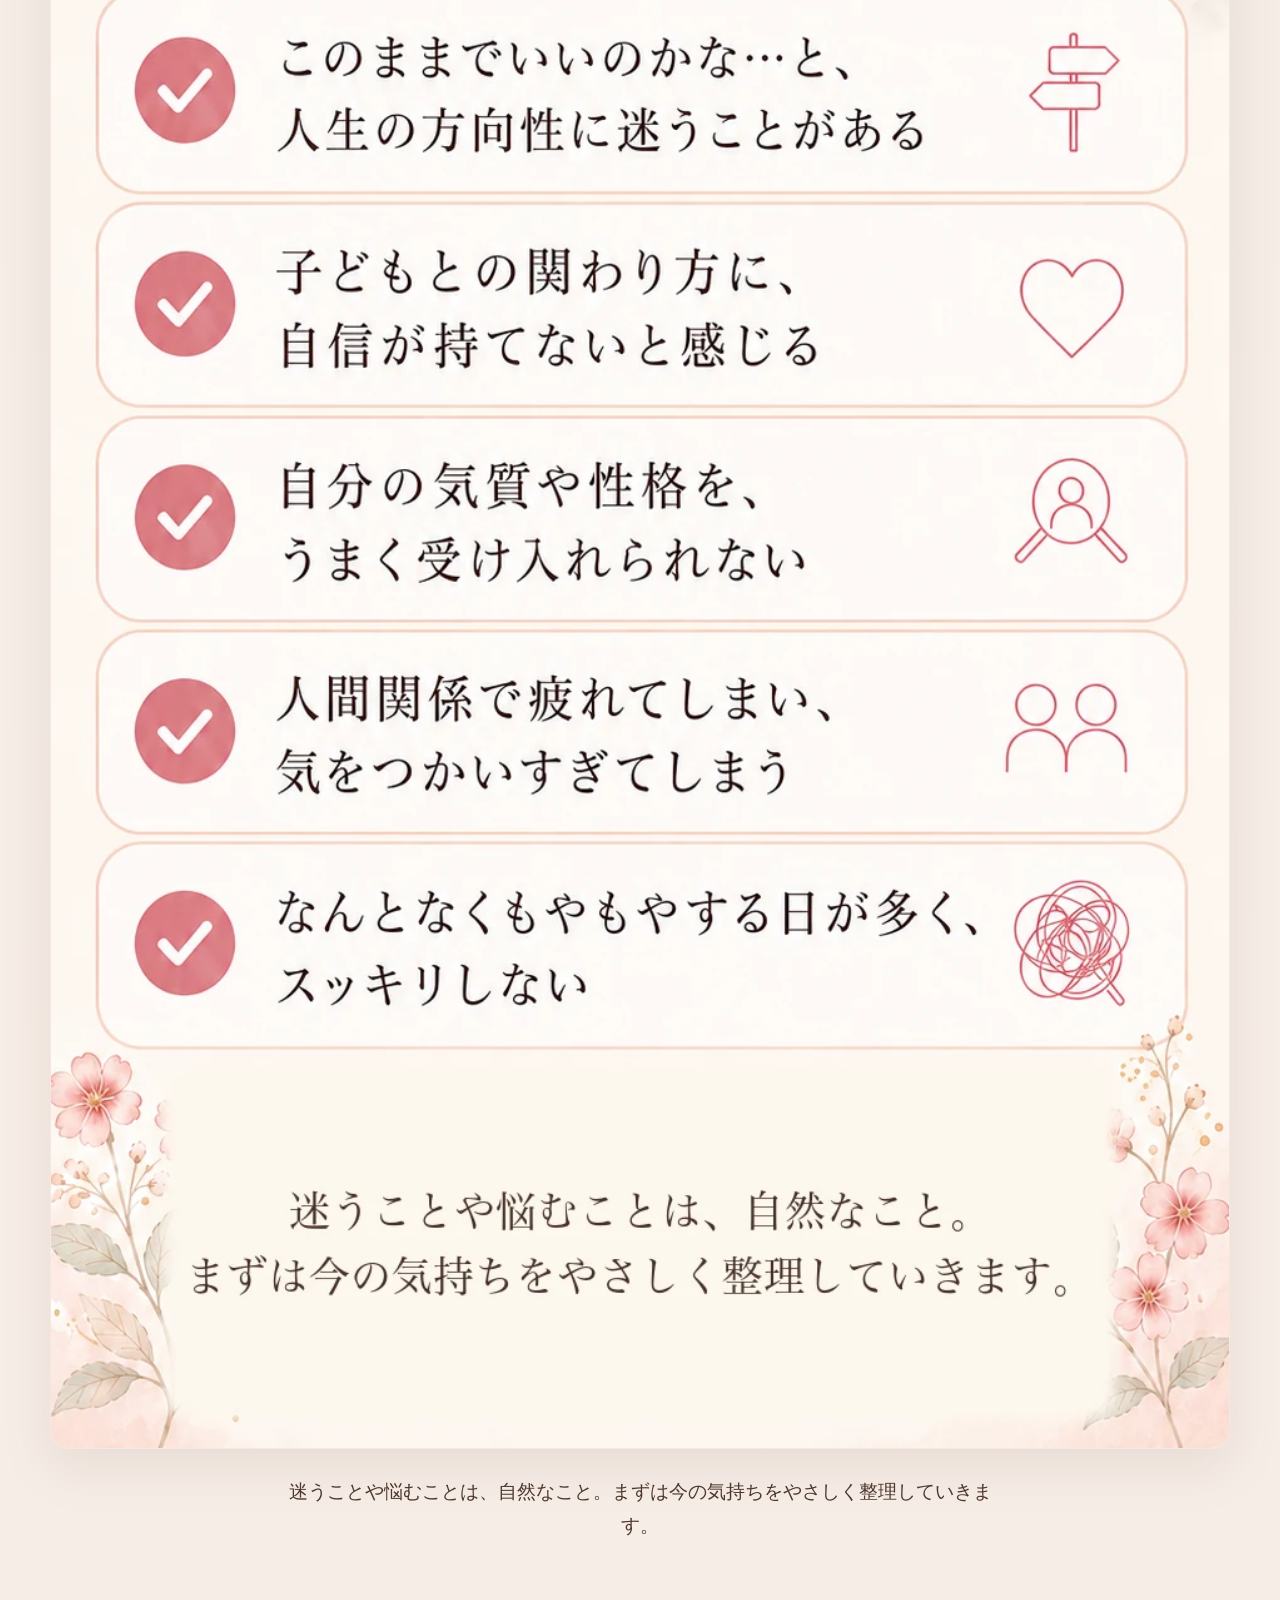
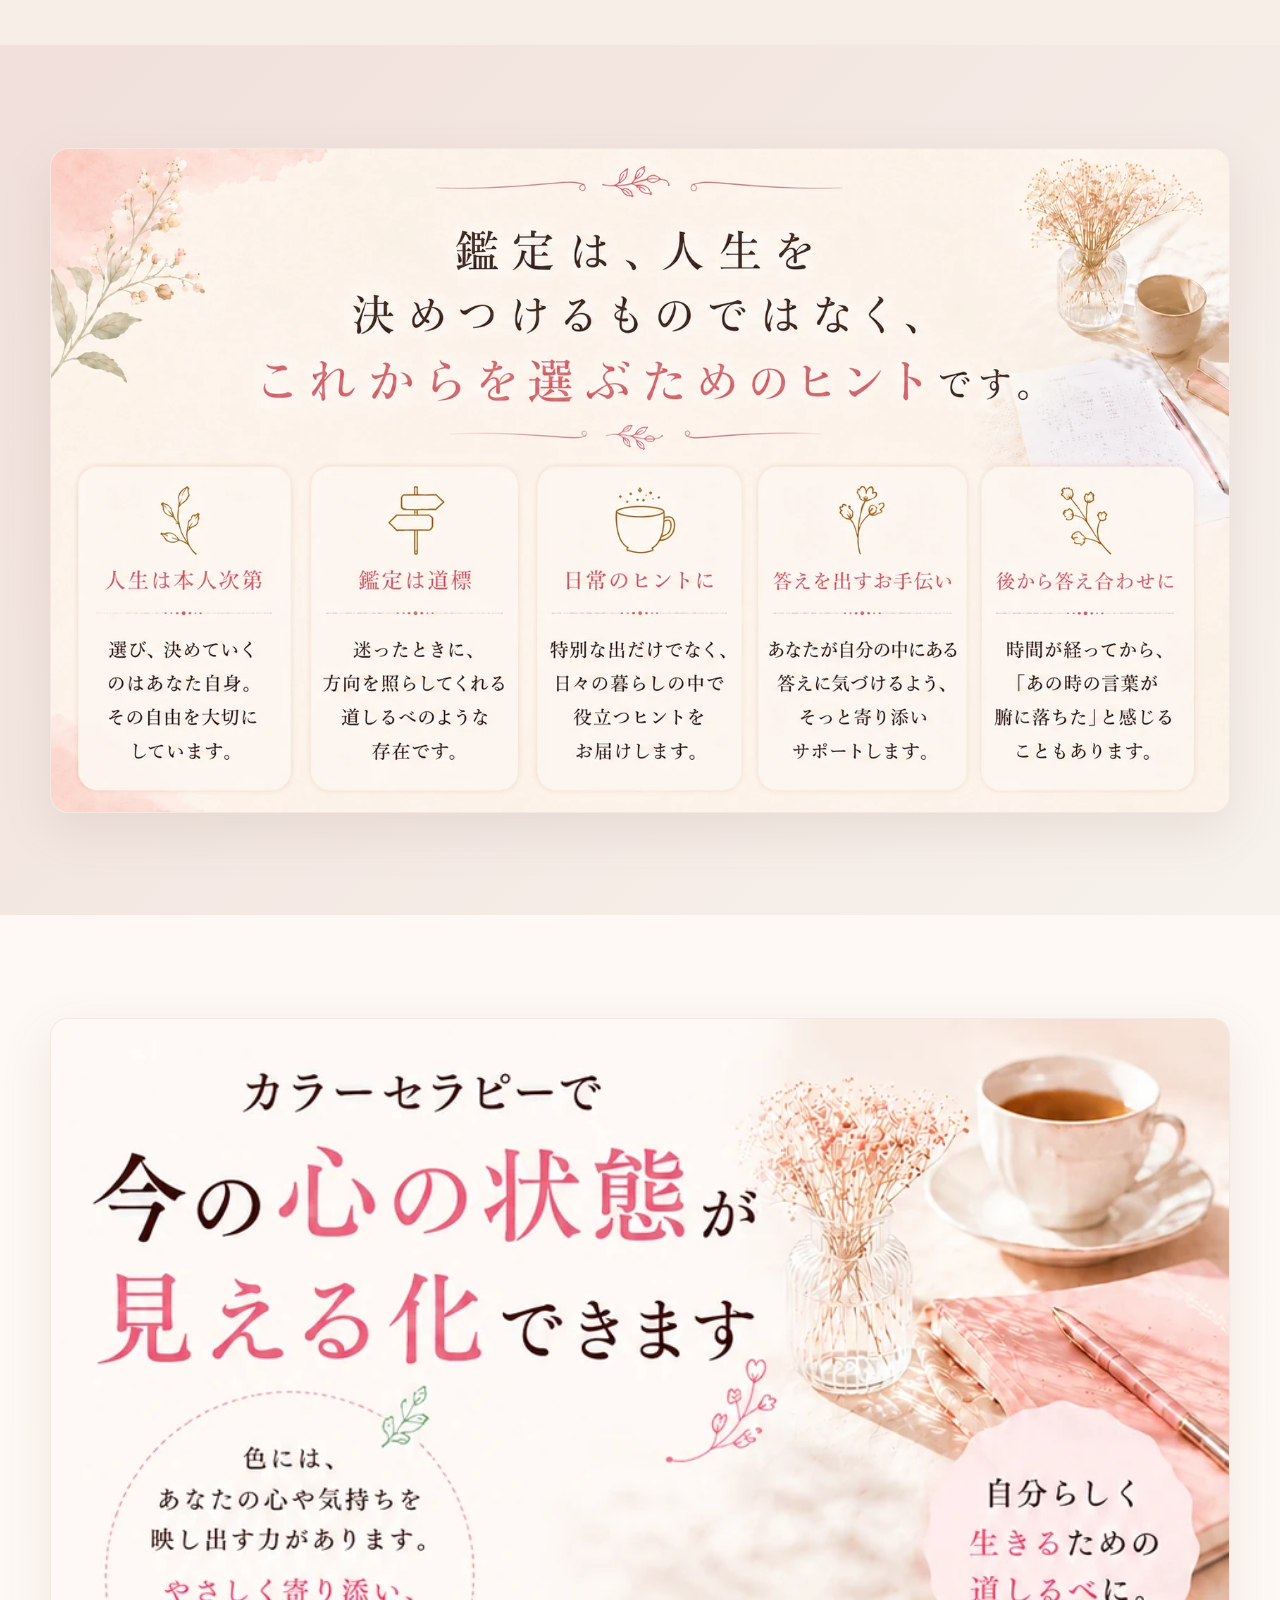
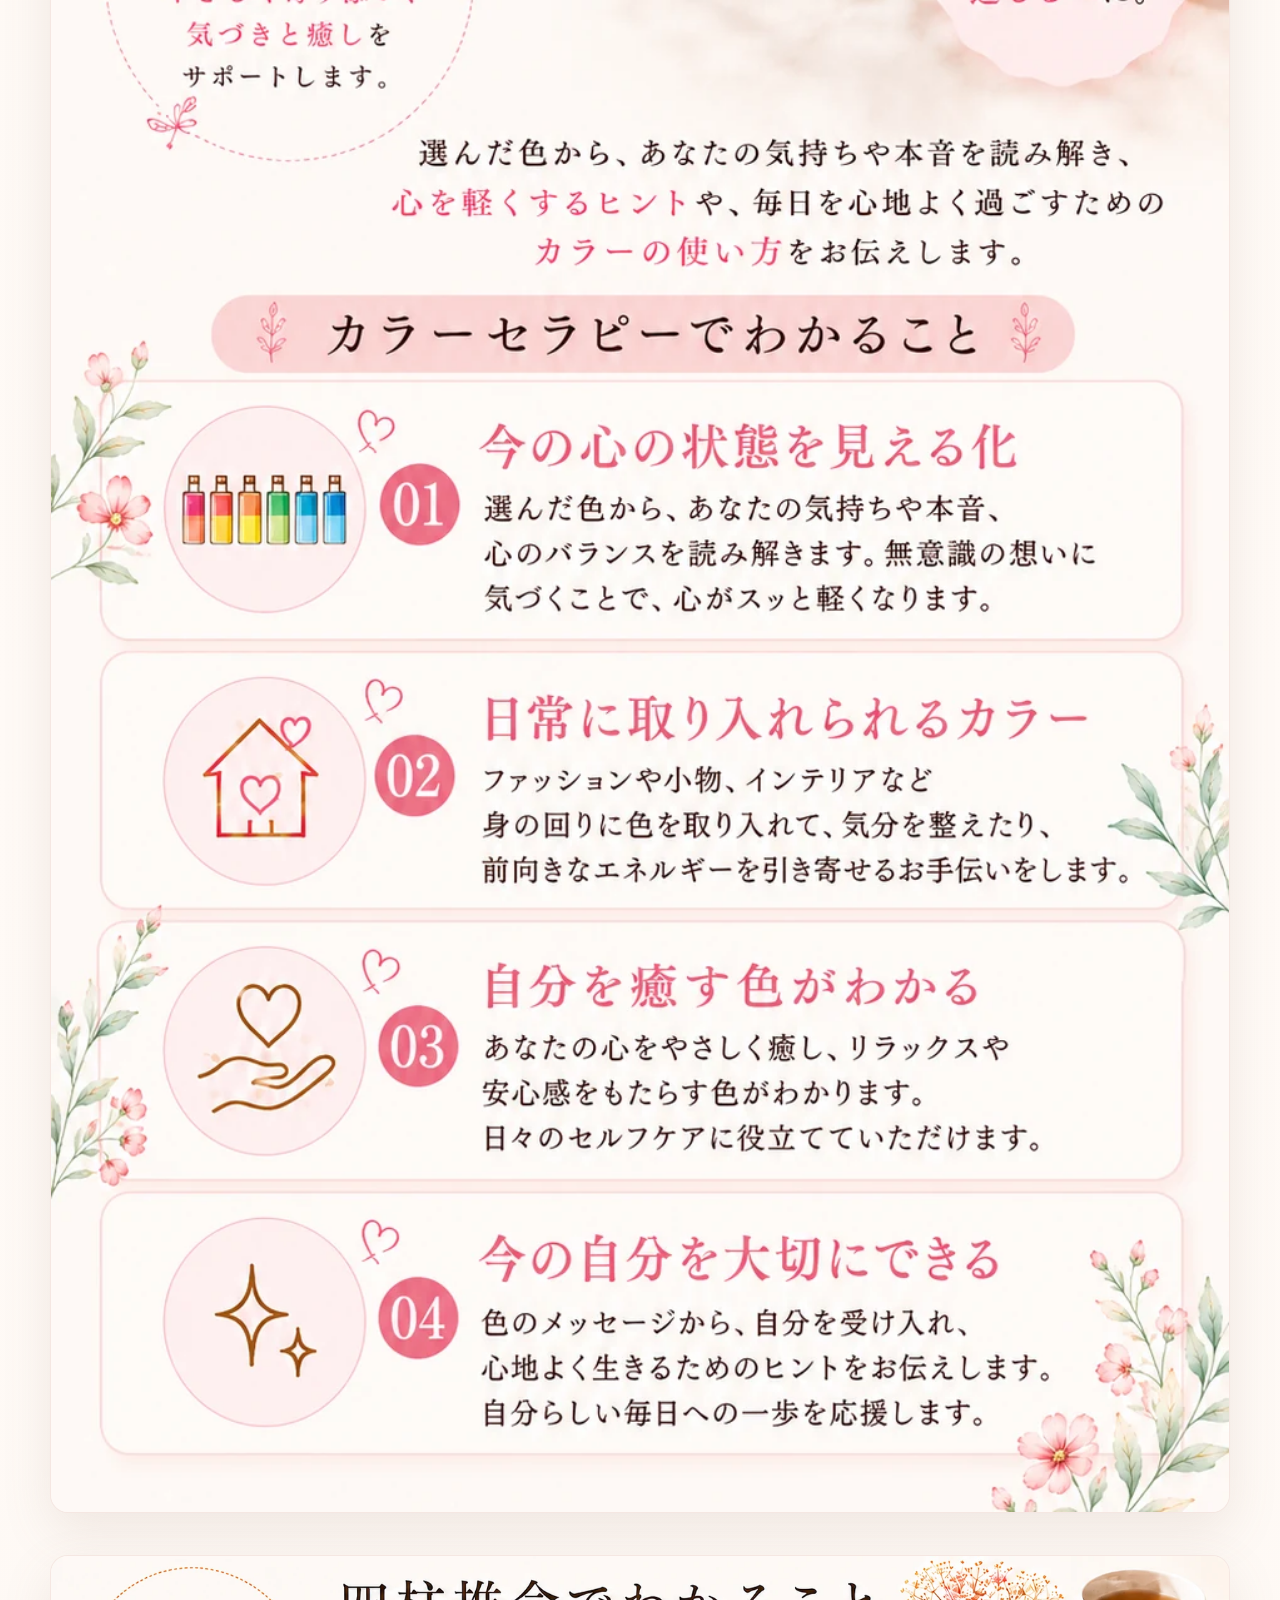
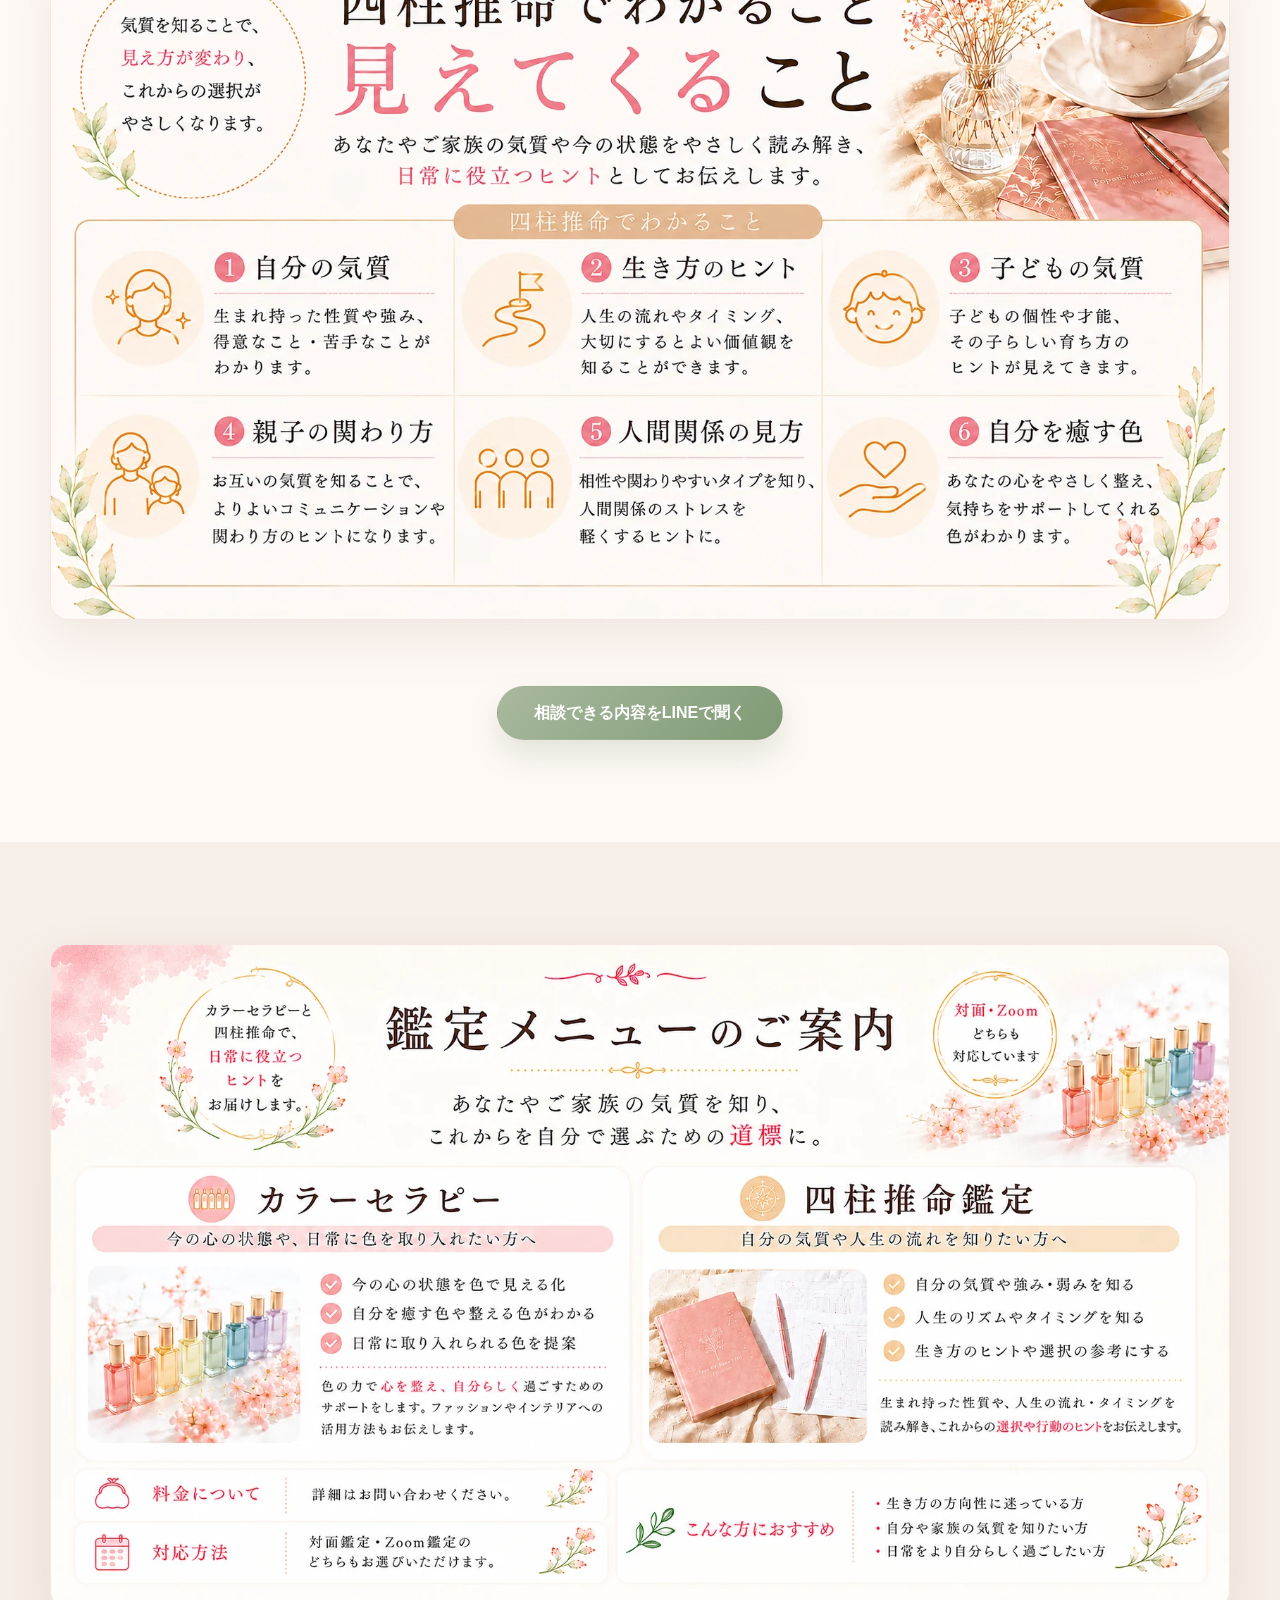
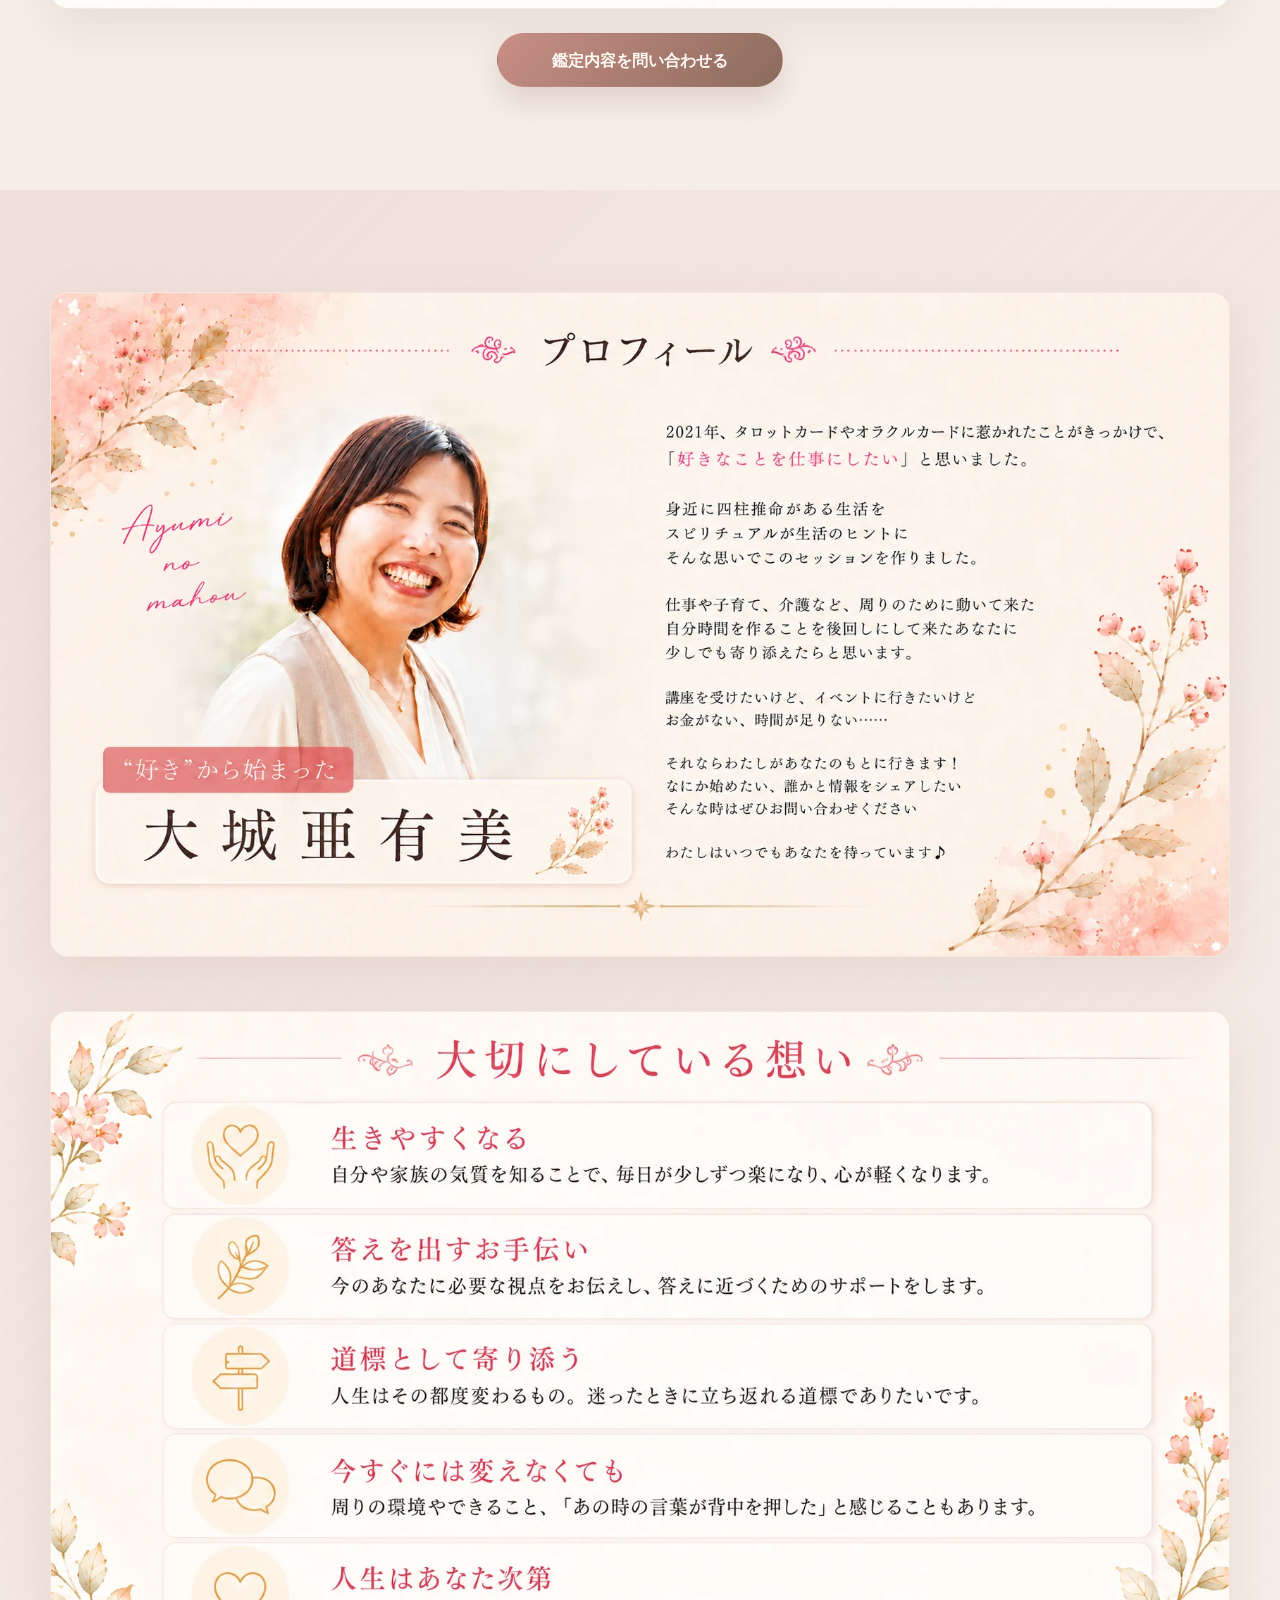
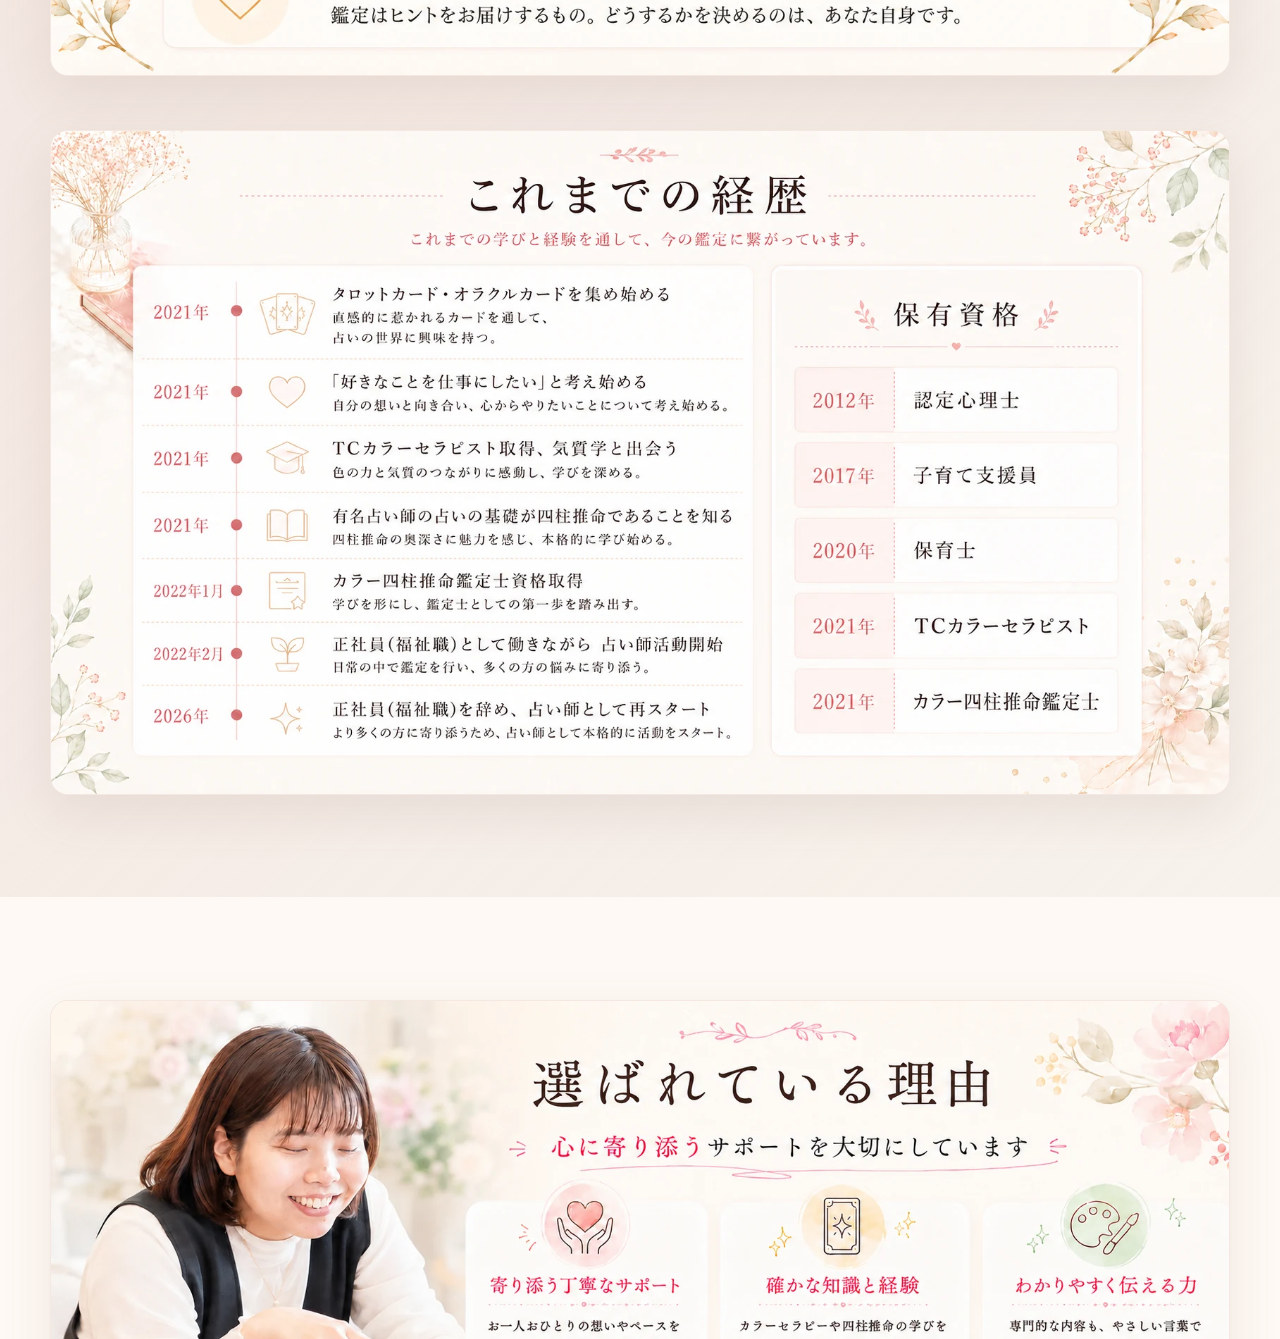
==== commit 95258117: "ayumi-mahou LP" ====
--- a/index.html
+++ b/index.html
@@ -11,7 +11,7 @@
   <body>
     <header class="site-header">
       <a class="brand" href="#top" aria-label="しあわせ案内人 あゆみのまほう トップへ">
-        <img class="brand-logo" src="assets/images/brand-logo.png" alt="あゆみのまほう 四柱推命・カラーセラピー">
+        <img class="brand-logo" src="assets/images/brand-logo.webp" alt="あゆみのまほう 四柱推命・カラーセラピー">
       </a>
       <input class="nav-toggle" type="checkbox" id="nav-toggle" aria-label="メニューを開く">
       <label class="nav-button" for="nav-toggle"><span></span></label>
@@ -29,10 +29,10 @@
       <section class="section hero-section">
         <div class="container hero-wrap">
           <figure class="image-frame hero-image hero-image-map">
-            <!-- image-01：ファーストビュー。差し替える場合は assets/images/section01-fv.png を更新 -->
-            <picture>
-              <source media="(max-width: 640px)" srcset="assets/images/mobile/section01-fv.png">
-              <img src="assets/images/section01-fv.png" alt="自分の氣質を知ることが、これからの道標になる">
+            <!-- image-01：ファーストビュー。差し替える場合は assets/images/section01-fv.webp を更新 -->
+            <picture>
+              <source media="(max-width: 640px)" srcset="assets/images/mobile/section01-fv.webp">
+              <img src="assets/images/section01-fv.webp" alt="自分の氣質を知ることが、これからの道標になる">
             </picture>
             <a class="hero-link hero-link-line js-link" href="https://lin.ee/wX5GsqL" data-link="line" target="_blank" rel="noopener noreferrer" aria-label="公式LINEで相談する"></a>
             <a class="hero-link hero-link-instagram js-link" href="https://www.instagram.com/ayumi.mahou?igsh=MThybG5xMnRrNW0wcg==" data-link="instagram" target="_blank" rel="noopener noreferrer" aria-label="Instagramを見る"></a>
@@ -43,10 +43,10 @@
       <section class="section section-soft" id="problem">
         <div class="container">
           <figure class="image-frame">
-            <!-- image-02：悩み共感。差し替える場合は assets/images/section02-problem.png を更新 -->
-            <picture>
-              <source media="(max-width: 640px)" srcset="assets/images/mobile/section02-problem.png">
-              <img src="assets/images/section02-problem.png" alt="こんな気持ちを、ひとりで抱えていませんか？">
+            <!-- image-02：悩み共感。差し替える場合は assets/images/section02-problem.webp を更新 -->
+            <picture>
+              <source media="(max-width: 640px)" srcset="assets/images/mobile/section02-problem.webp">
+              <img src="assets/images/section02-problem.webp" alt="こんな気持ちを、ひとりで抱えていませんか？">
             </picture>
           </figure>
           <p class="section-note">迷うことや悩むことは、自然なこと。まずは今の気持ちをやさしく整理していきます。</p>
@@ -56,10 +56,10 @@
       <section class="section section-rose" id="concept">
         <div class="container">
           <figure class="image-frame">
-            <!-- image-03：鑑定コンセプト。差し替える場合は assets/images/section03-concept.png を更新 -->
-            <picture>
-              <source media="(max-width: 640px)" srcset="assets/images/mobile/section03-concept.png">
-              <img src="assets/images/section03-concept.png" alt="鑑定は、人生を決めつけるものではなく、これからを選ぶためのヒントです。">
+            <!-- image-03：鑑定コンセプト。差し替える場合は assets/images/section03-concept.webp を更新 -->
+            <picture>
+              <source media="(max-width: 640px)" srcset="assets/images/mobile/section03-concept.webp">
+              <img src="assets/images/section03-concept.webp" alt="鑑定は、人生を決めつけるものではなく、これからを選ぶためのヒントです。">
             </picture>
           </figure>
         </div>
@@ -68,17 +68,17 @@
       <section class="section" id="insight">
         <div class="container insight-stack">
           <figure class="image-frame image-frame-wide">
-            <!-- image-04b：カラーセラピーでわかること。差し替える場合は assets/images/section04-insight-02.png を更新 -->
-            <picture>
-              <source media="(max-width: 640px)" srcset="assets/images/mobile/section04-insight-02.png">
-              <img src="assets/images/section04-insight-02.png" alt="カラーセラピーで今の心の状態が見える化できます">
-            </picture>
-          </figure>
-          <figure class="image-frame image-frame-wide">
-            <!-- image-04a：四柱推命でわかること。差し替える場合は assets/images/section04-insight-01.png を更新 -->
-            <picture>
-              <source media="(max-width: 640px)" srcset="assets/images/mobile/section04-insight-01.png">
-              <img src="assets/images/section04-insight-01.png" alt="四柱推命でわかること">
+            <!-- image-04b：カラーセラピーでわかること。差し替える場合は assets/images/section04-insight-02.webp を更新 -->
+            <picture>
+              <source media="(max-width: 640px)" srcset="assets/images/mobile/section04-insight-02.webp">
+              <img src="assets/images/section04-insight-02.webp" alt="カラーセラピーで今の心の状態が見える化できます">
+            </picture>
+          </figure>
+          <figure class="image-frame image-frame-wide">
+            <!-- image-04a：四柱推命でわかること。差し替える場合は assets/images/section04-insight-01.webp を更新 -->
+            <picture>
+              <source media="(max-width: 640px)" srcset="assets/images/mobile/section04-insight-01.webp">
+              <img src="assets/images/section04-insight-01.webp" alt="四柱推命でわかること">
             </picture>
           </figure>
           <div class="cta-row compact">
@@ -90,10 +90,10 @@
       <section class="section section-soft" id="menu">
         <div class="container">
           <figure class="image-frame image-frame-wide">
-            <!-- image-05：鑑定メニュー。差し替える場合は assets/images/section05-menu.png を更新 -->
-            <picture>
-              <source media="(max-width: 640px)" srcset="assets/images/mobile/section05-menu.png">
-              <img src="assets/images/section05-menu.png" alt="鑑定メニューのご案内">
+            <!-- image-05：鑑定メニュー。差し替える場合は assets/images/section05-menu.webp を更新 -->
+            <picture>
+              <source media="(max-width: 640px)" srcset="assets/images/mobile/section05-menu.webp">
+              <img src="assets/images/section05-menu.webp" alt="鑑定メニューのご案内">
             </picture>
           </figure>
           <div class="cta-row compact">
@@ -105,24 +105,24 @@
       <section class="section section-rose" id="profile">
         <div class="container profile-stack">
           <figure class="image-frame">
-            <!-- image-06：プロフィール。差し替える場合は assets/images/section06-profile.png を更新 -->
-            <picture>
-              <source media="(max-width: 640px)" srcset="assets/images/mobile/section06-profile.png">
-              <img src="assets/images/section06-profile.png" alt="あゆみのまほう プロフィール">
+            <!-- image-06：プロフィール。差し替える場合は assets/images/section06-profile.webp を更新 -->
+            <picture>
+              <source media="(max-width: 640px)" srcset="assets/images/mobile/section06-profile.webp">
+              <img src="assets/images/section06-profile.webp" alt="あゆみのまほう プロフィール">
             </picture>
           </figure>
           <figure class="image-frame profile-message">
-            <!-- image-06a：大切にしている想い。差し替える場合は assets/images/section06-message.png を更新 -->
-            <picture>
-              <source media="(max-width: 640px)" srcset="assets/images/mobile/section06-message.png">
-              <img src="assets/images/section06-message.png" alt="大切にしている想い">
-            </picture>
-          </figure>
-          <figure class="image-frame">
-            <!-- image-06b：これまでの経歴。差し替える場合は assets/images/section06-career.png を更新 -->
-            <picture>
-              <source media="(max-width: 640px)" srcset="assets/images/mobile/section06-career.png">
-              <img src="assets/images/section06-career.png" alt="これまでの経歴">
+            <!-- image-06a：大切にしている想い。差し替える場合は assets/images/section06-message.webp を更新 -->
+            <picture>
+              <source media="(max-width: 640px)" srcset="assets/images/mobile/section06-message.webp">
+              <img src="assets/images/section06-message.webp" alt="大切にしている想い">
+            </picture>
+          </figure>
+          <figure class="image-frame">
+            <!-- image-06b：これまでの経歴。差し替える場合は assets/images/section06-career.webp を更新 -->
+            <picture>
+              <source media="(max-width: 640px)" srcset="assets/images/mobile/section06-career.webp">
+              <img src="assets/images/section06-career.webp" alt="これまでの経歴">
             </picture>
           </figure>
         </div>
@@ -131,10 +131,10 @@
       <section class="section section-reason" id="reason">
         <div class="container">
           <figure class="image-frame image-frame-wide">
-            <!-- image-07：選ばれている理由。差し替える場合は assets/images/section07-reason.png を更新 -->
-            <picture>
-              <source media="(max-width: 640px)" srcset="assets/images/mobile/section07-reason.png">
-              <img src="assets/images/section07-reason.png" alt="選ばれている理由">
+            <!-- image-07：選ばれている理由。差し替える場合は assets/images/section07-reason.webp を更新 -->
+            <picture>
+              <source media="(max-width: 640px)" srcset="assets/images/mobile/section07-reason.webp">
+              <img src="assets/images/section07-reason.webp" alt="選ばれている理由">
             </picture>
           </figure>
           <div class="cta-row compact">
@@ -146,10 +146,10 @@
       <section class="section section-soft" id="voice">
         <div class="container">
           <figure class="image-frame">
-            <!-- image-08：お客様の声。差し替える場合は assets/images/section08-voice.png を更新 -->
-            <picture>
-              <source media="(max-width: 640px)" srcset="assets/images/mobile/section08-voice.png">
-              <img src="assets/images/section08-voice.png" alt="お客様の声">
+            <!-- image-08：お客様の声。差し替える場合は assets/images/section08-voice.webp を更新 -->
+            <picture>
+              <source media="(max-width: 640px)" srcset="assets/images/mobile/section08-voice.webp">
+              <img src="assets/images/section08-voice.webp" alt="お客様の声">
             </picture>
           </figure>
         </div>
@@ -158,10 +158,10 @@
       <section class="section" id="flow">
         <div class="container">
           <figure class="image-frame image-frame-wide">
-            <!-- image-09：お申し込みの流れ。差し替える場合は assets/images/section09-flow.png を更新 -->
-            <picture>
-              <source media="(max-width: 640px)" srcset="assets/images/mobile/section09-flow.png">
-              <img src="assets/images/section09-flow.png" alt="お申し込みから鑑定までの流れ">
+            <!-- image-09：お申し込みの流れ。差し替える場合は assets/images/section09-flow.webp を更新 -->
+            <picture>
+              <source media="(max-width: 640px)" srcset="assets/images/mobile/section09-flow.webp">
+              <img src="assets/images/section09-flow.webp" alt="お申し込みから鑑定までの流れ">
             </picture>
           </figure>
           <div class="cta-row compact">
@@ -173,10 +173,10 @@
       <section class="section section-soft" id="faq">
         <div class="container">
           <figure class="image-frame">
-            <!-- image-10：よくある質問。差し替える場合は assets/images/section10-faq.png を更新 -->
-            <picture>
-              <source media="(max-width: 640px)" srcset="assets/images/mobile/section10-faq.png">
-              <img src="assets/images/section10-faq.png" alt="よくある質問">
+            <!-- image-10：よくある質問。差し替える場合は assets/images/section10-faq.webp を更新 -->
+            <picture>
+              <source media="(max-width: 640px)" srcset="assets/images/mobile/section10-faq.webp">
+              <img src="assets/images/section10-faq.webp" alt="よくある質問">
             </picture>
           </figure>
         </div>
@@ -185,10 +185,10 @@
       <section class="section final-section" id="contact">
         <div class="container">
           <figure class="image-frame final-image cta-image-map">
-            <!-- image-11：最終CTA。差し替える場合は assets/images/section11-cta.png を更新 -->
-            <picture>
-              <source media="(max-width: 640px)" srcset="assets/images/mobile/section11-cta.png">
-              <img src="assets/images/section11-cta.png" alt="気になることは、お気軽にご相談ください。公式LINE・Instagram・Threads・note・スタンドFMからご覧いただけます。">
+            <!-- image-11：最終CTA。差し替える場合は assets/images/section11-cta.webp を更新 -->
+            <picture>
+              <source media="(max-width: 640px)" srcset="assets/images/mobile/section11-cta.webp">
+              <img src="assets/images/section11-cta.webp" alt="気になることは、お気軽にご相談ください。公式LINE・Instagram・Threads・note・スタンドFMからご覧いただけます。">
             </picture>
             <a class="image-link image-link-line js-link" href="https://lin.ee/wX5GsqL" data-link="line" target="_blank" rel="noopener noreferrer" aria-label="公式LINEを開く"></a>
             <a class="image-link image-link-instagram js-link" href="https://www.instagram.com/ayumi.mahou?igsh=MThybG5xMnRrNW0wcg==" data-link="instagram" target="_blank" rel="noopener noreferrer" aria-label="Instagramを開く"></a>
@@ -201,13 +201,13 @@
     </main>
 
     <a class="floating-line js-link" href="https://lin.ee/wX5GsqL" data-link="line" target="_blank" rel="noopener noreferrer" aria-label="公式LINEで相談する">
-      <img src="assets/images/floating-line-banner.png" alt="公式LINEで相談する">
+      <img src="assets/images/floating-line-banner.webp" alt="公式LINEで相談する">
     </a>
 
     <footer class="site-footer">
       <div class="footer-inner">
         <a class="brand footer-brand" href="#top">
-          <img class="brand-logo" src="assets/images/brand-logo.png" alt="あゆみのまほう 四柱推命・カラーセラピー">
+          <img class="brand-logo" src="assets/images/brand-logo.webp" alt="あゆみのまほう 四柱推命・カラーセラピー">
         </a>
         <div class="footer-links">
           <a class="js-link" href="#line" data-link="line">公式LINE</a>
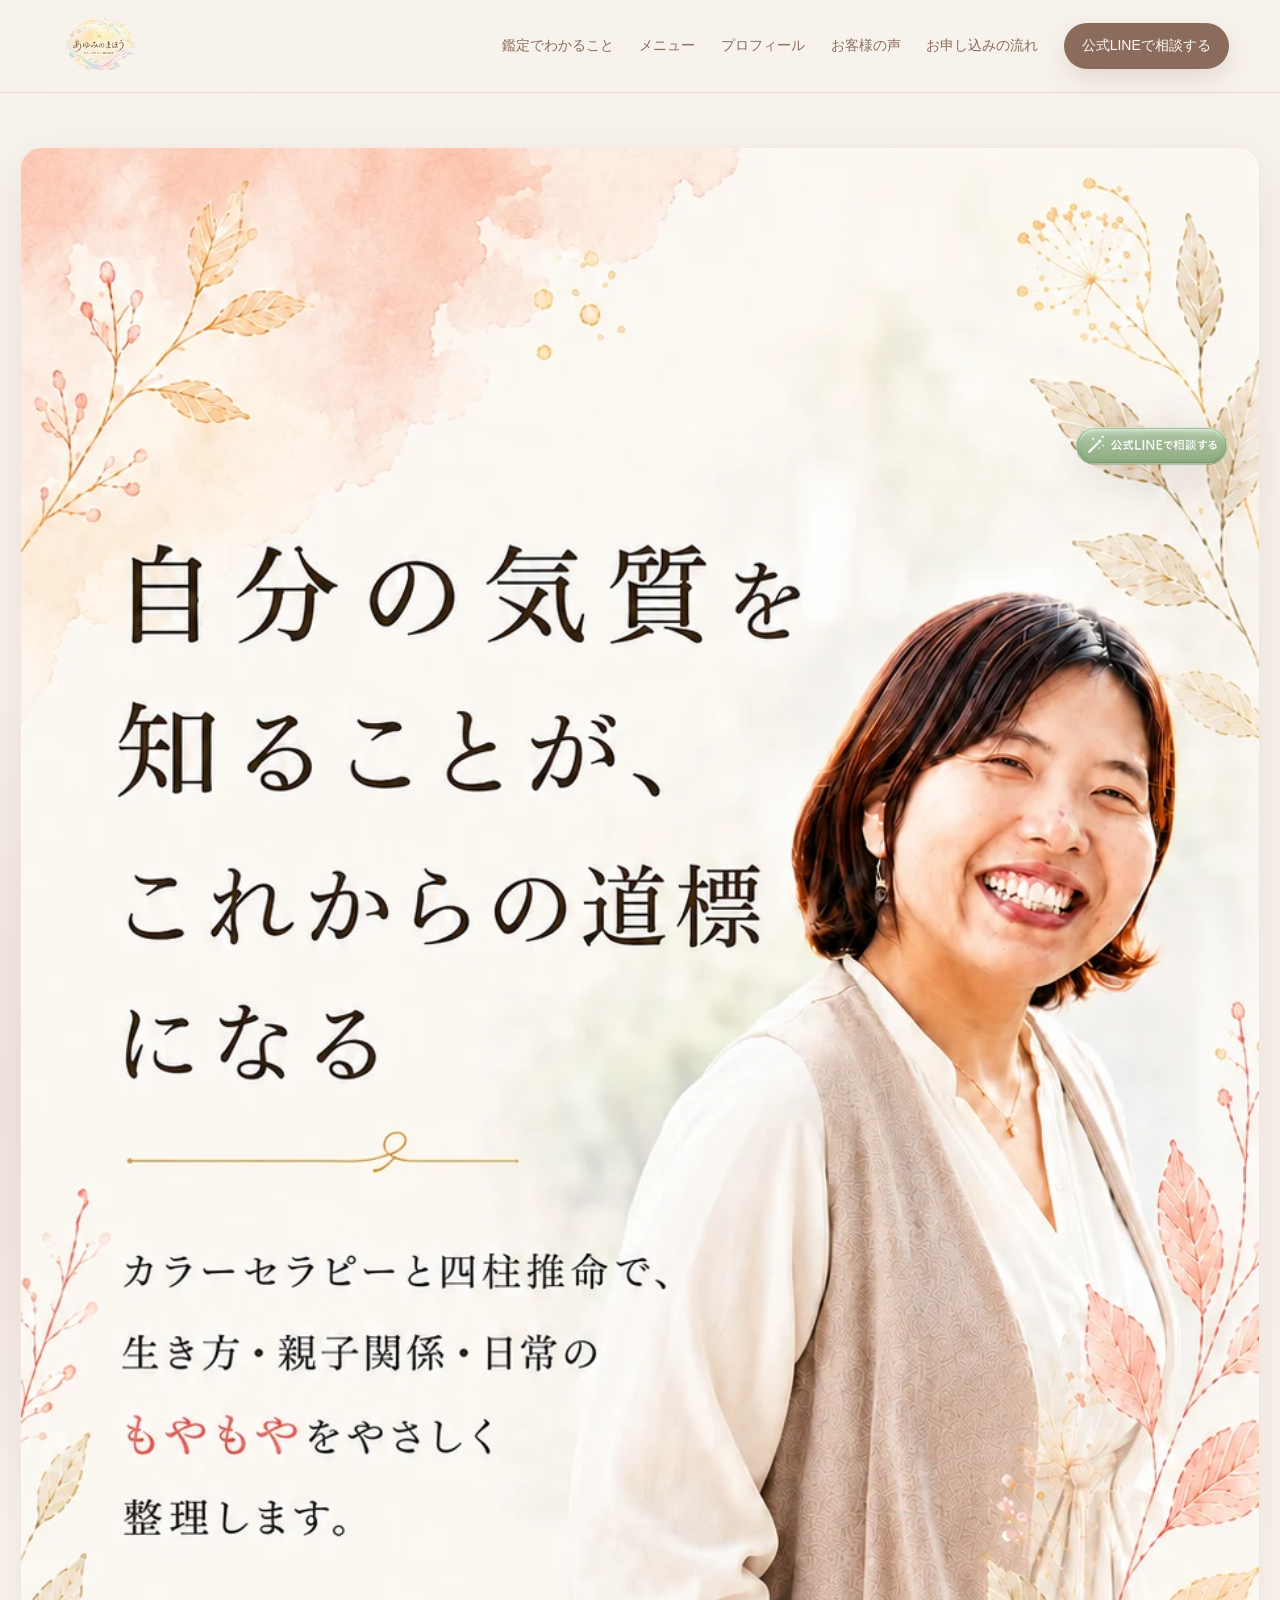
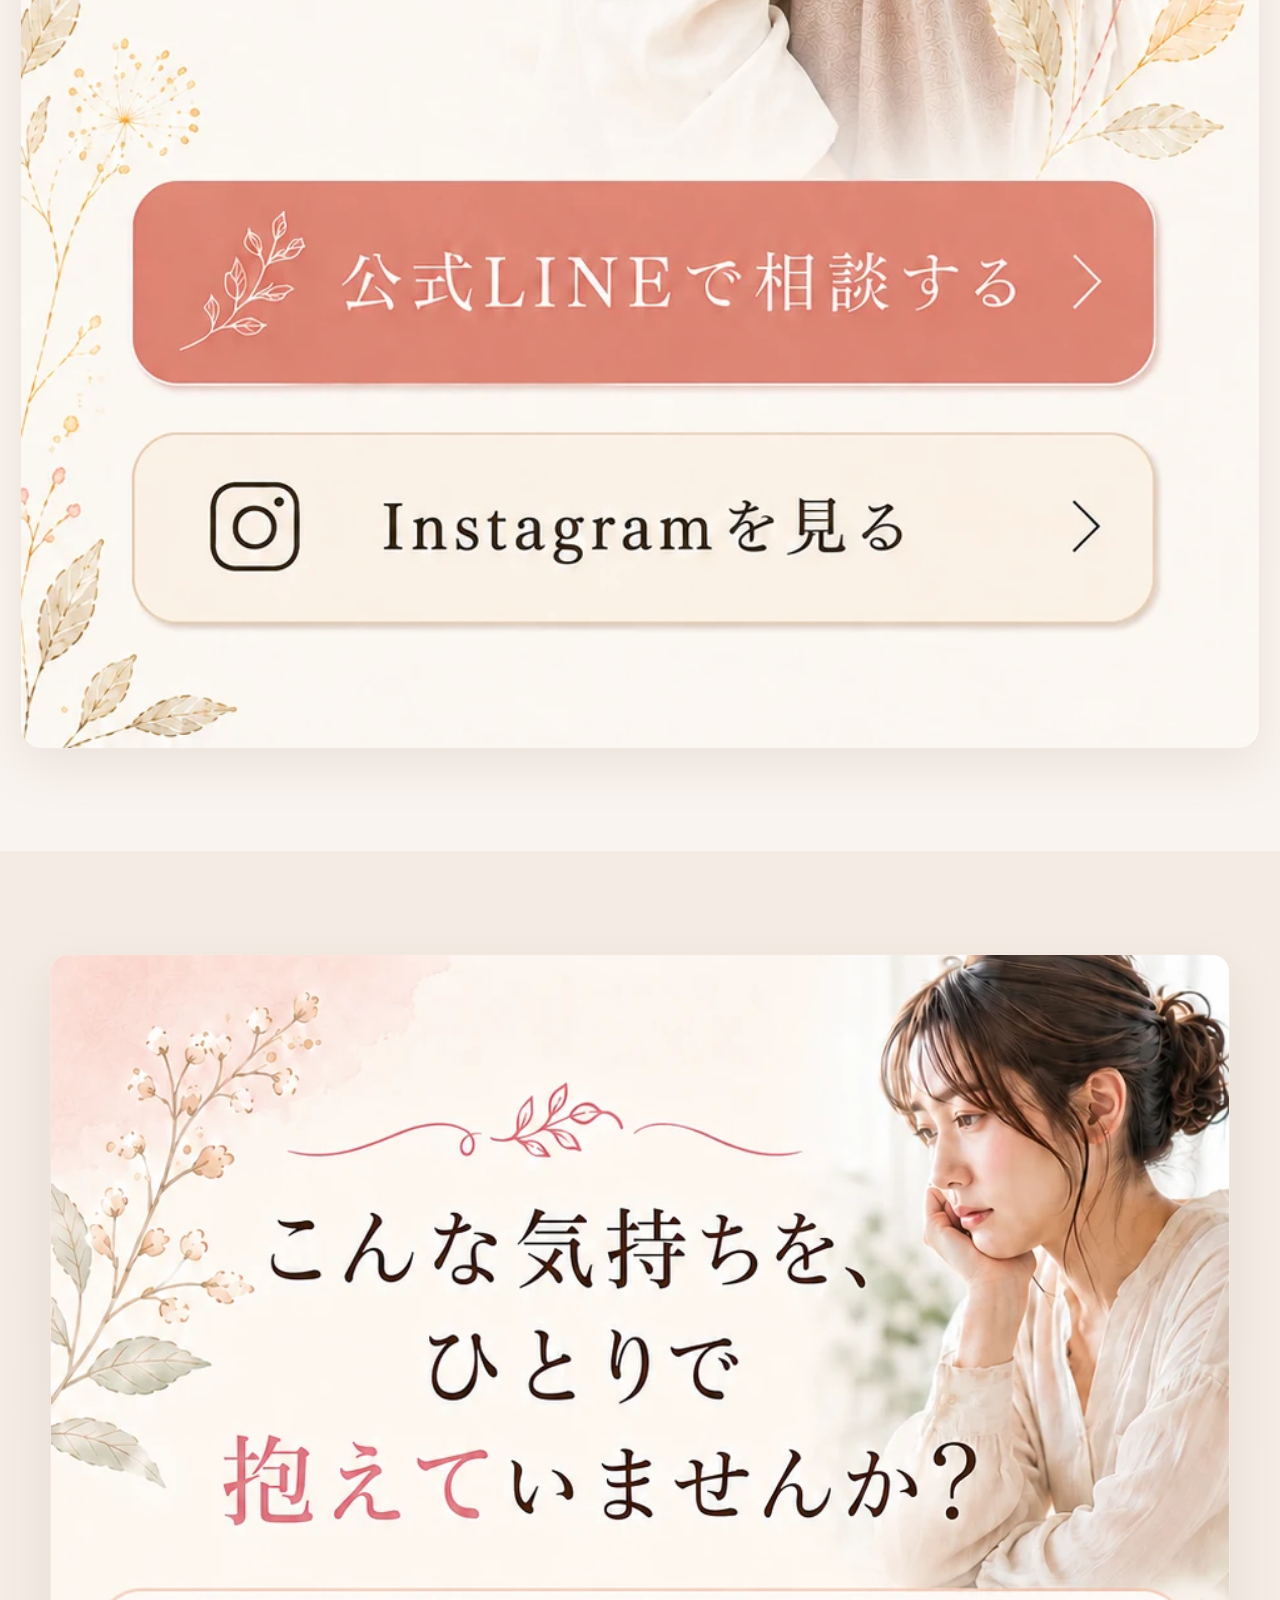
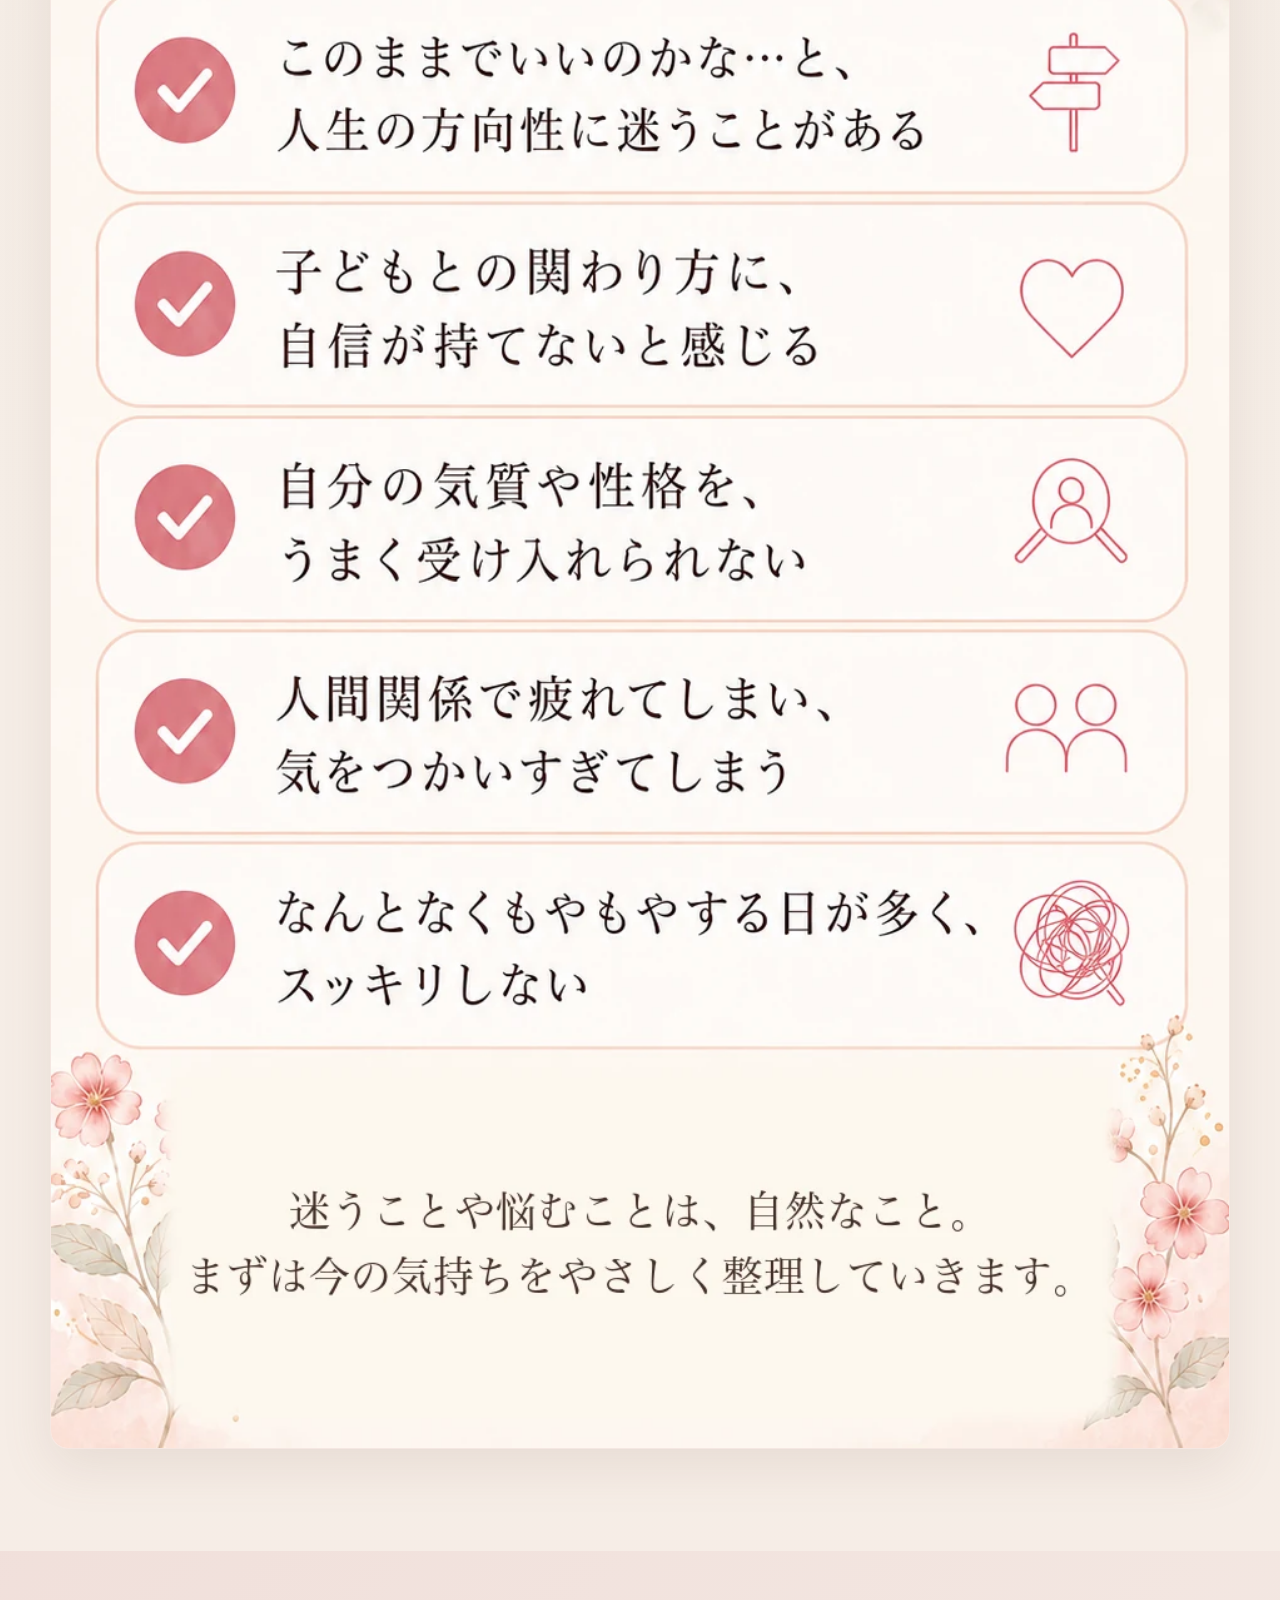
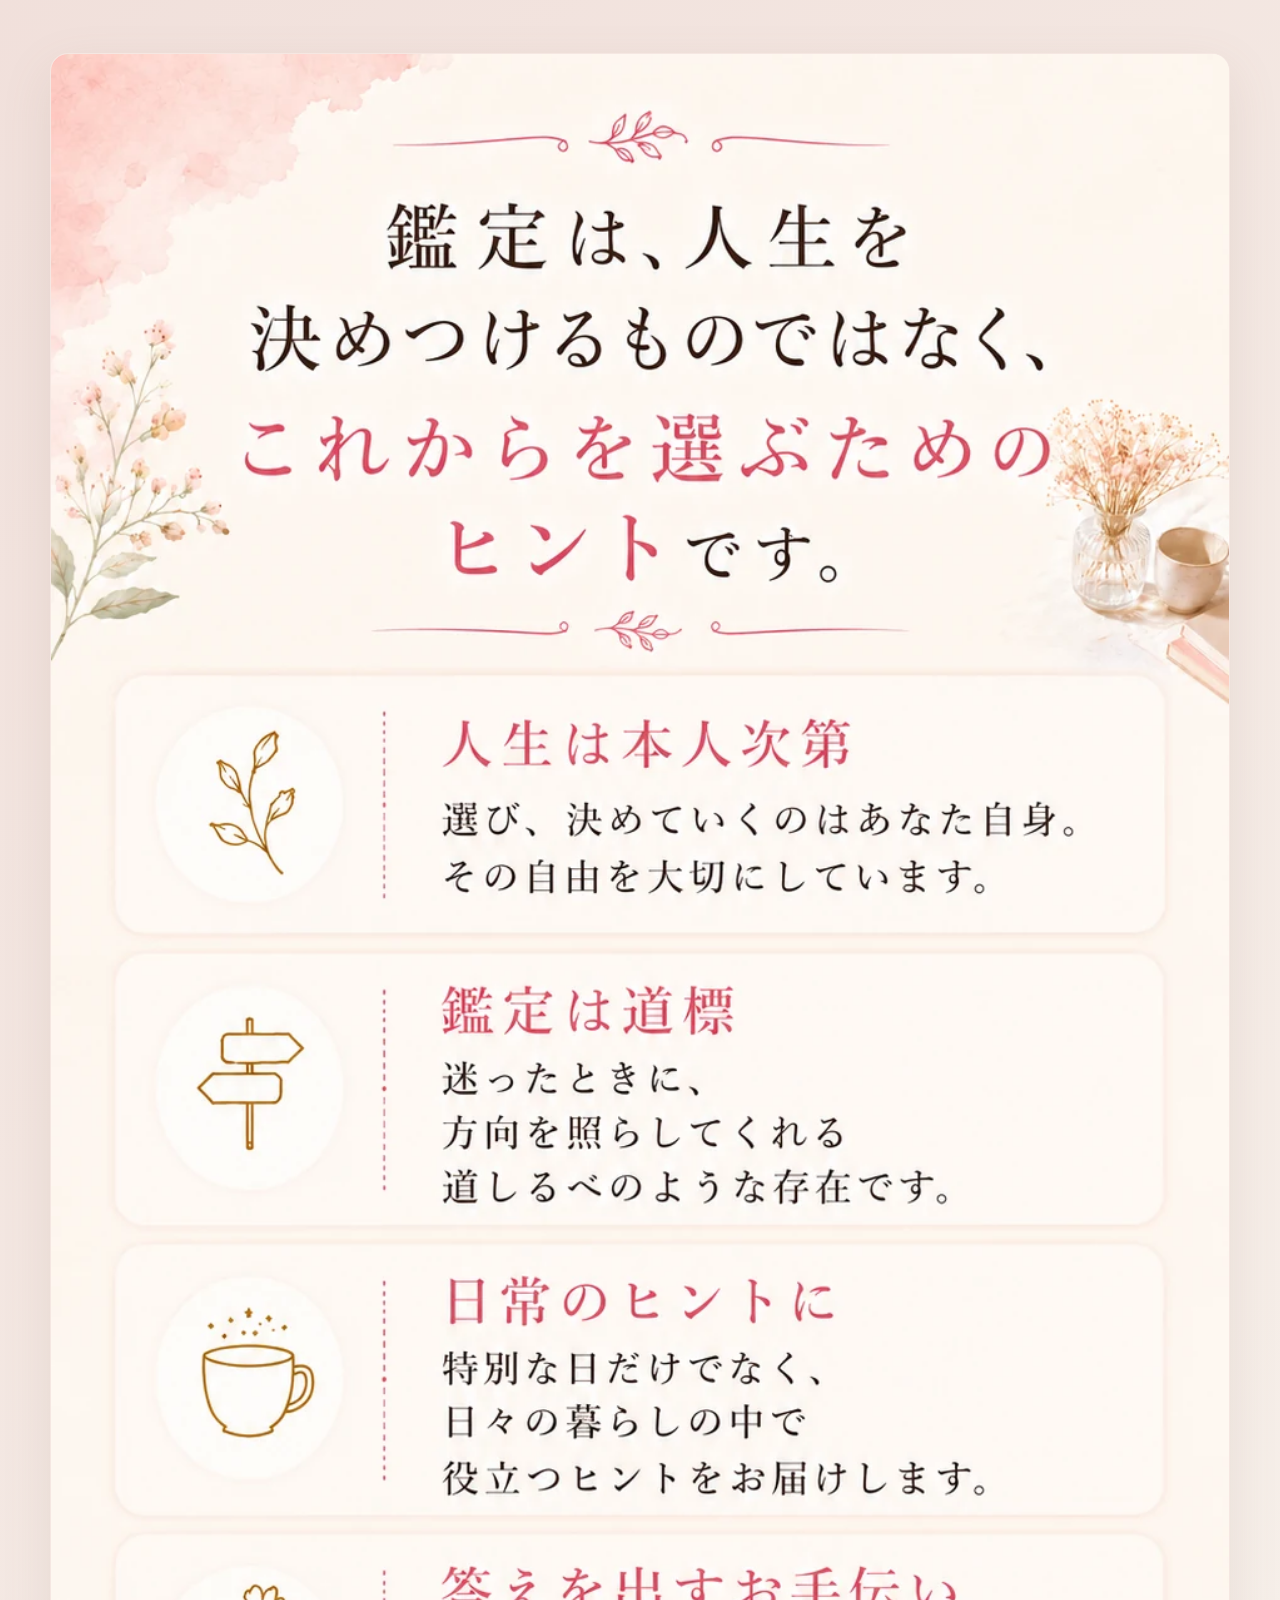
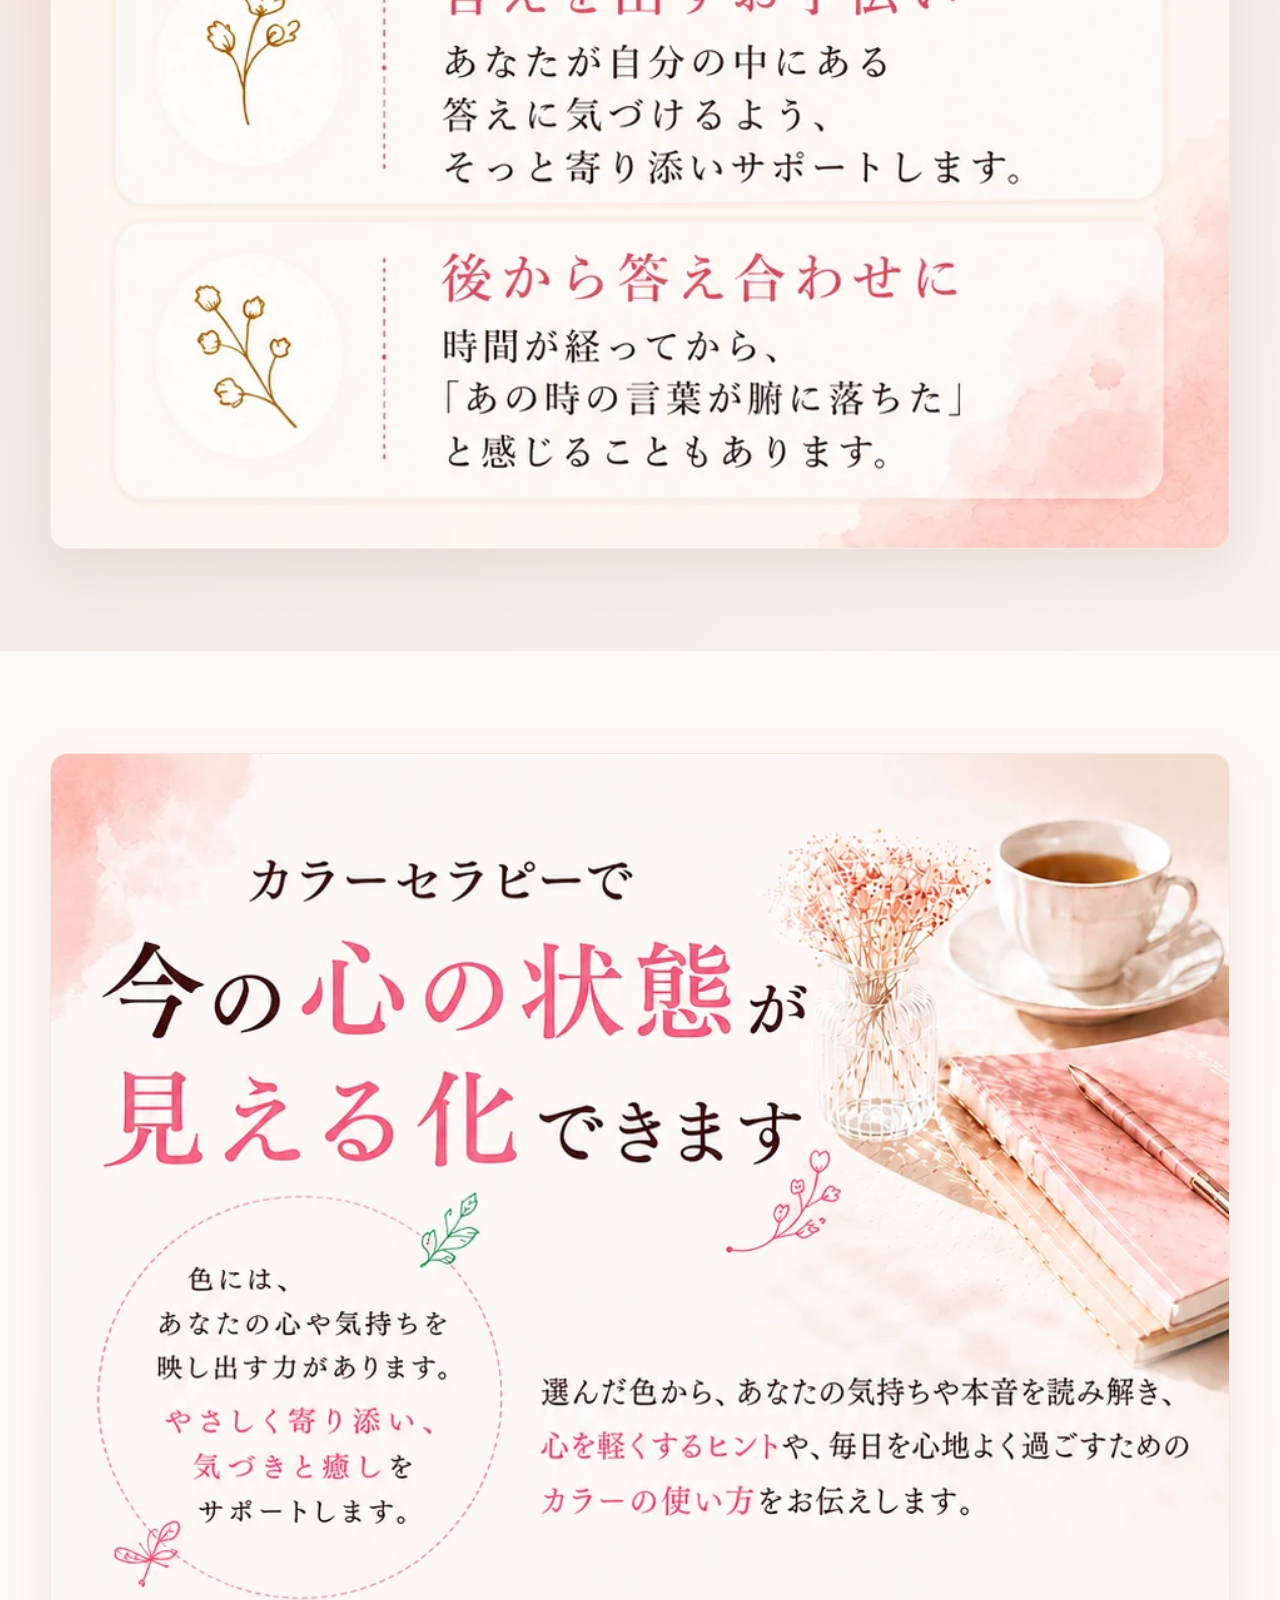
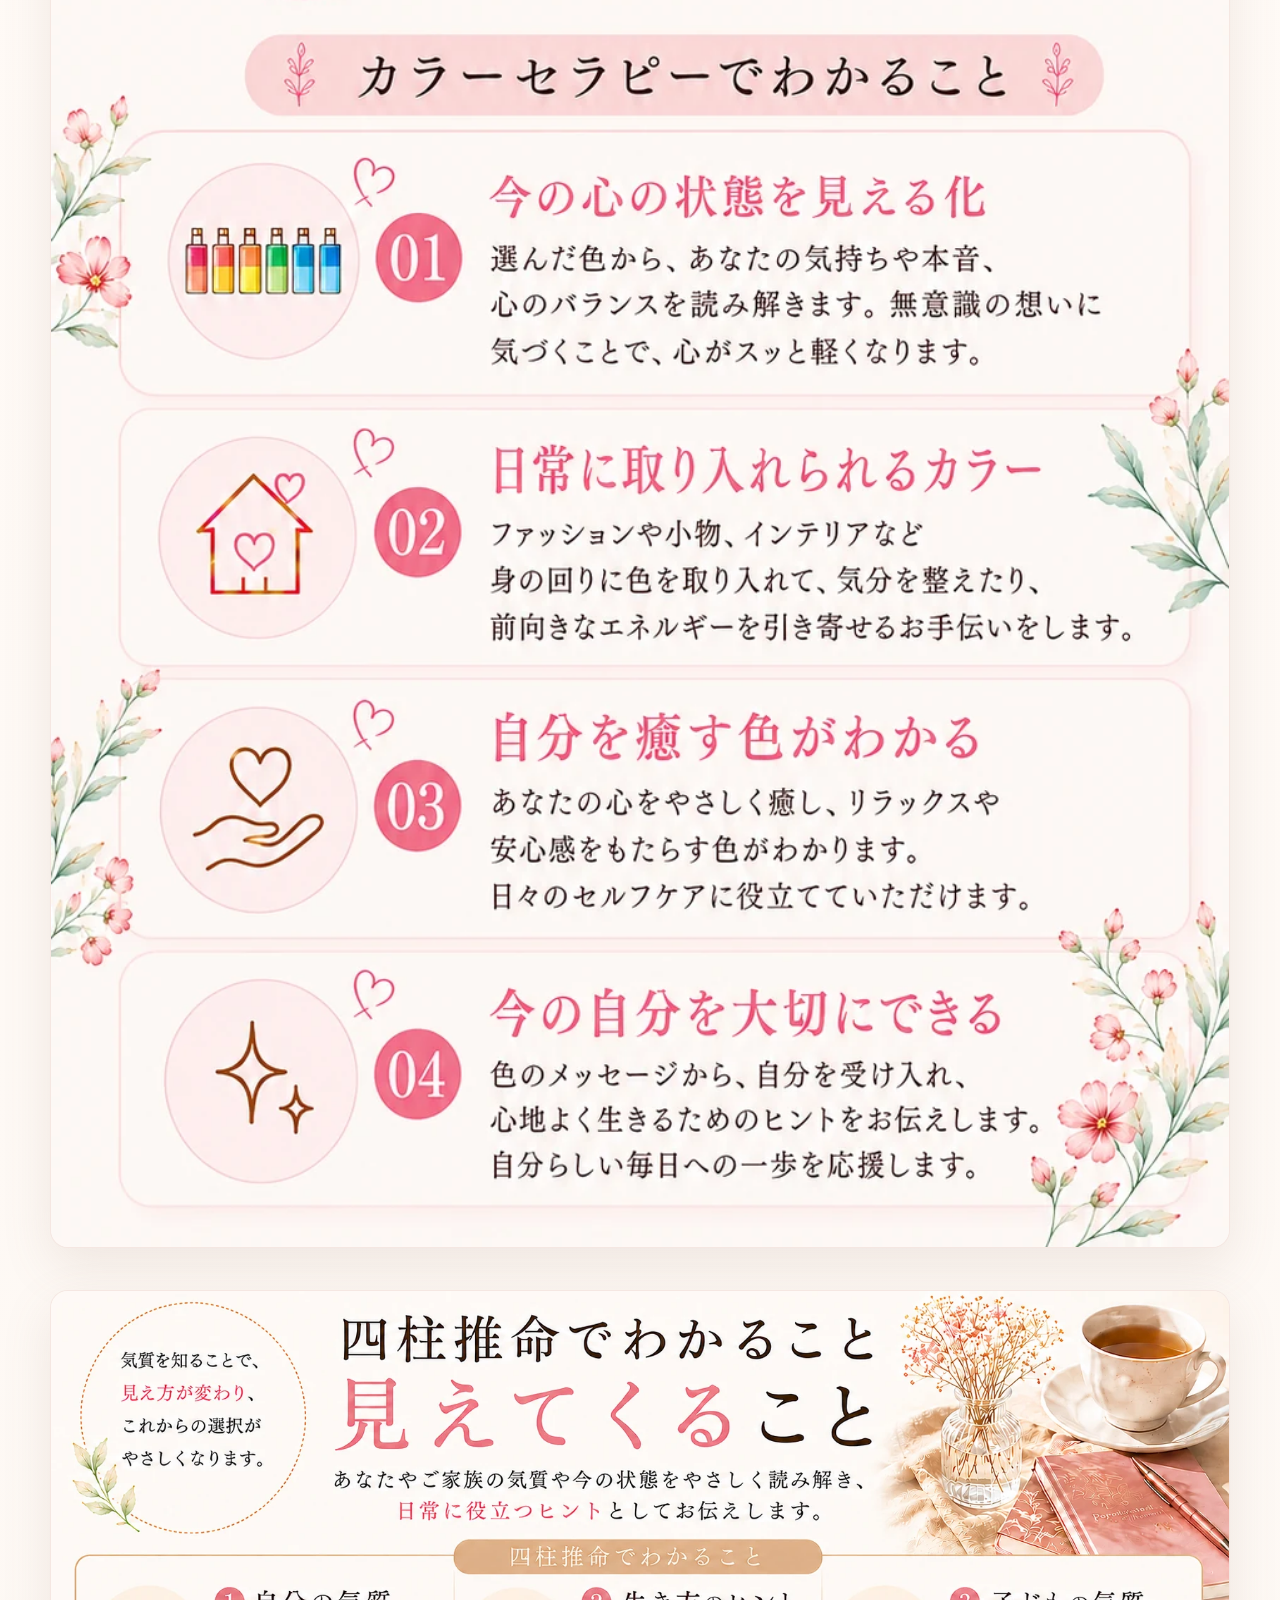
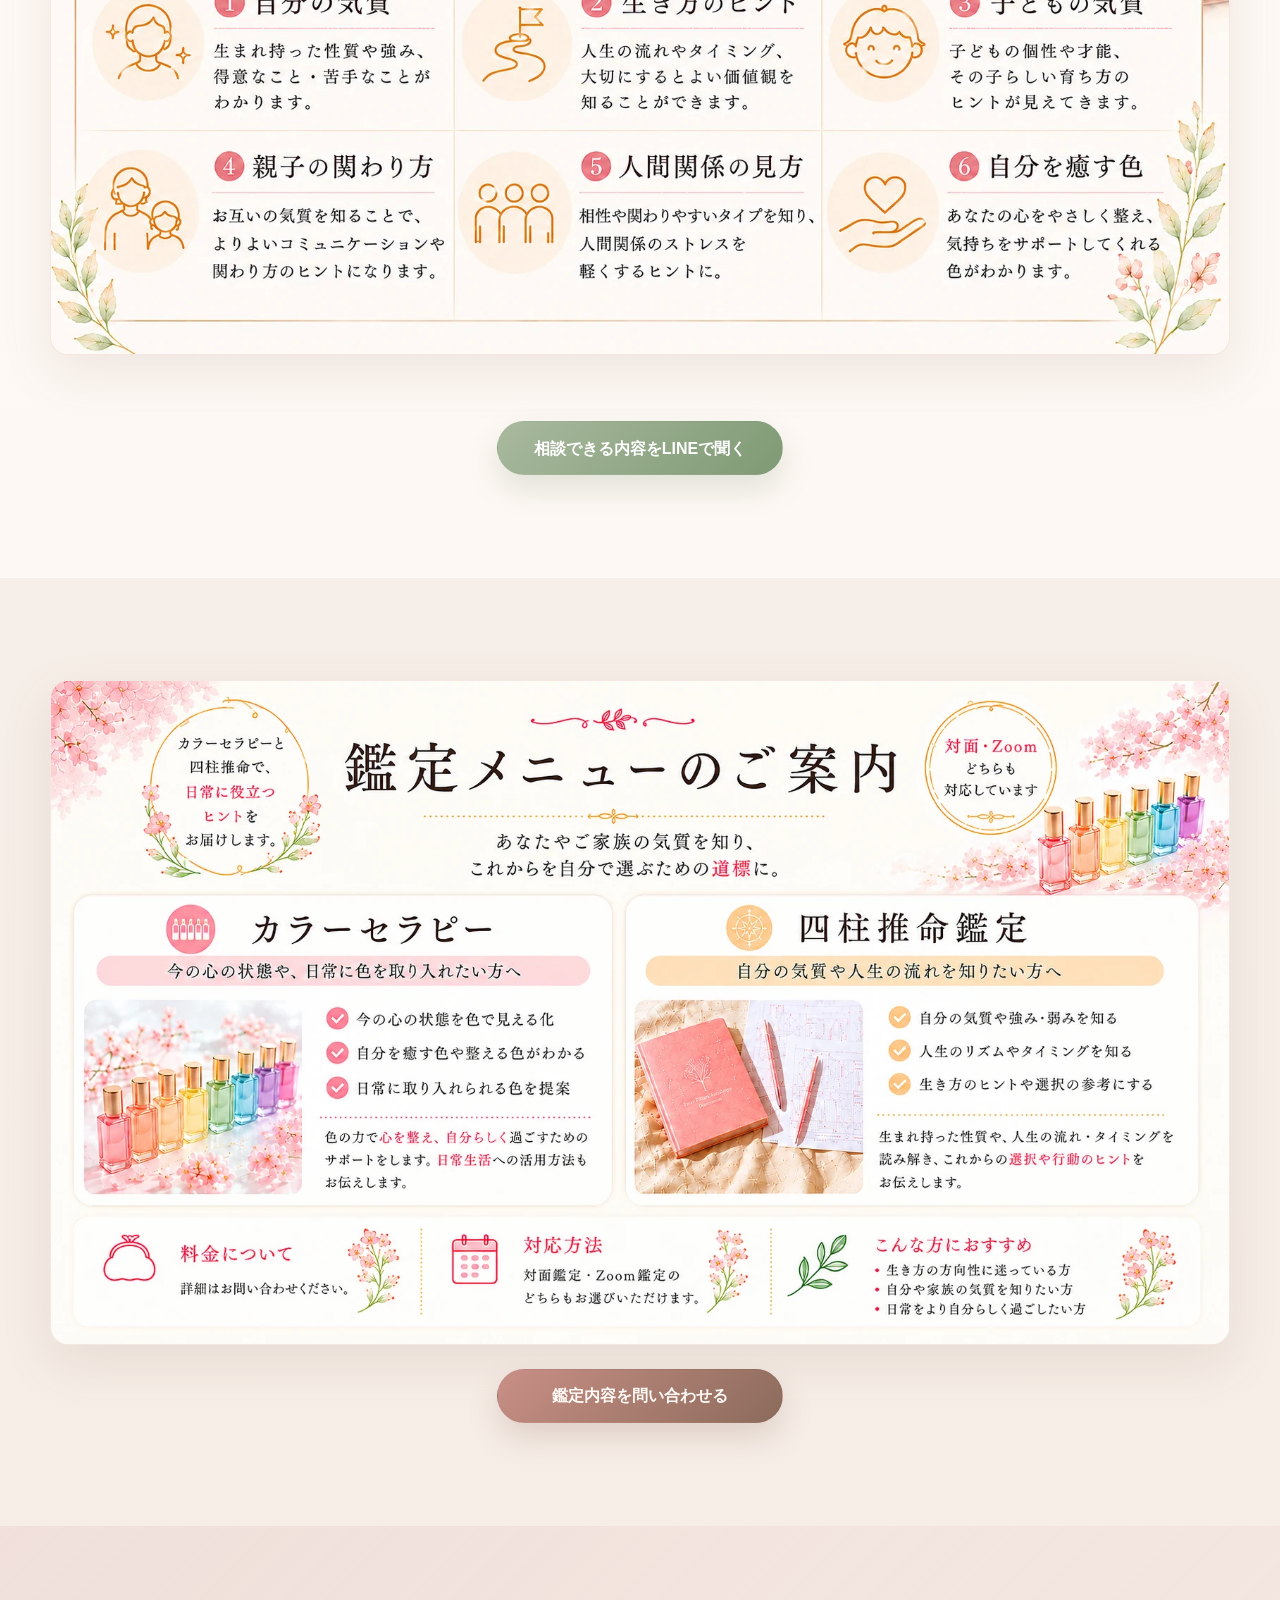
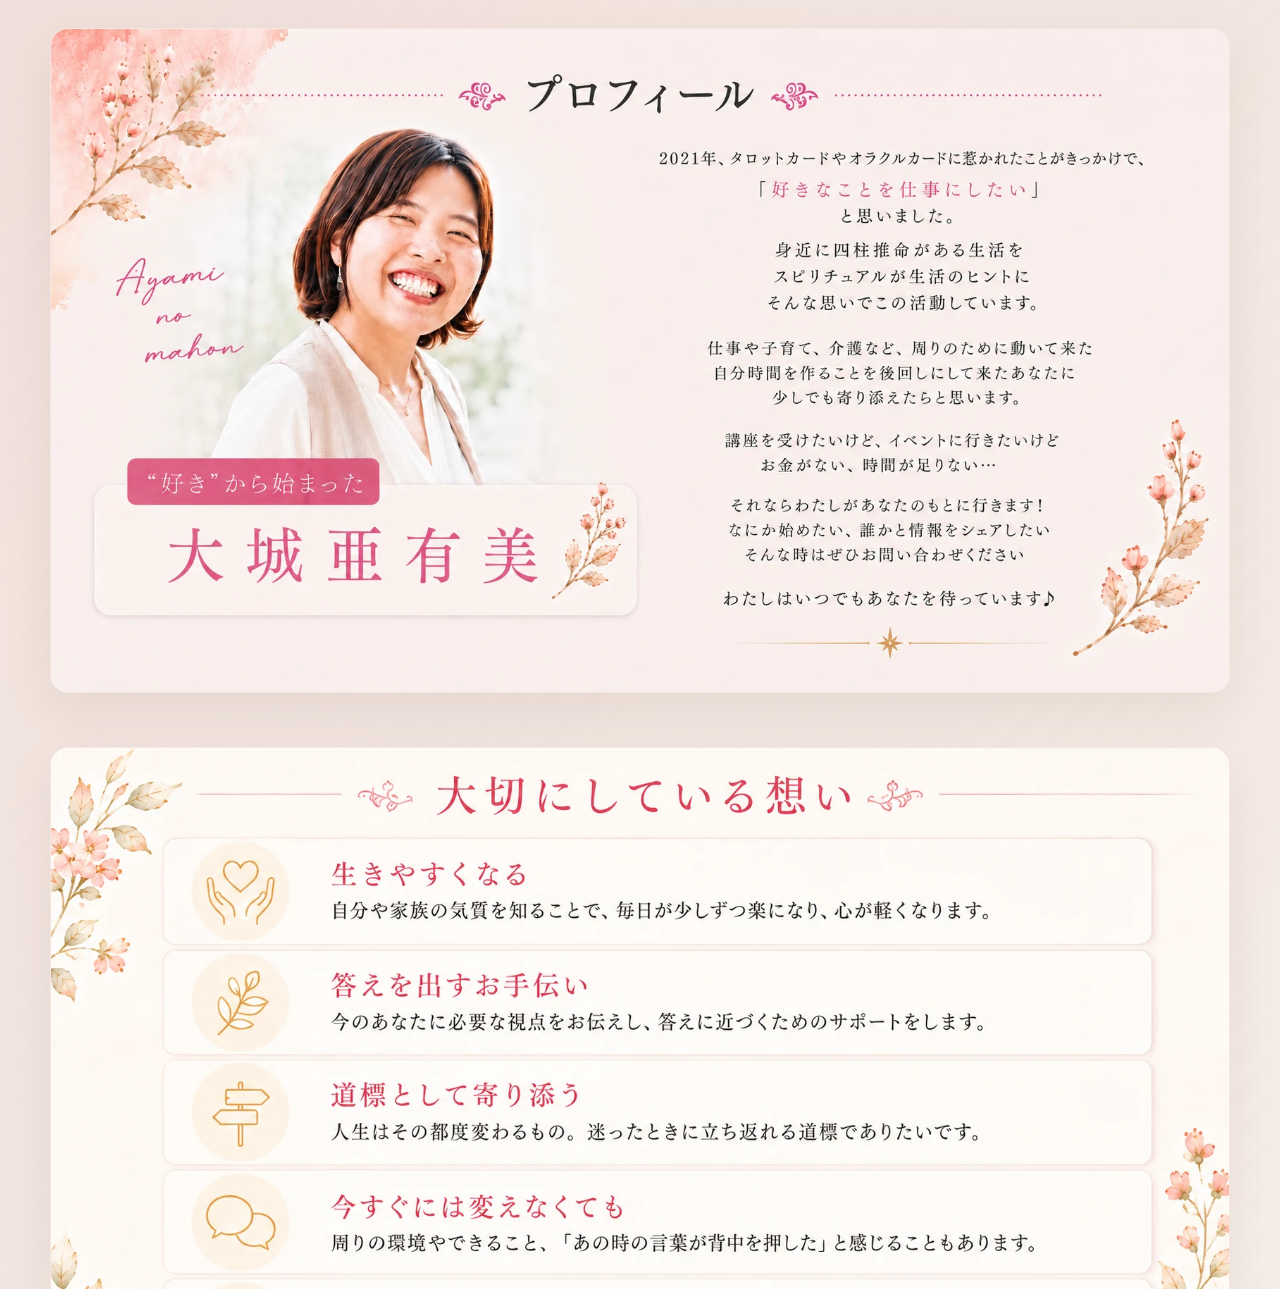
==== commit 1029cea5: "Add files via upload" ====
--- a/index.html
+++ b/index.html
@@ -49,7 +49,6 @@
               <img src="assets/images/section02-problem.webp" alt="こんな気持ちを、ひとりで抱えていませんか？">
             </picture>
           </figure>
-          <p class="section-note">迷うことや悩むことは、自然なこと。まずは今の気持ちをやさしく整理していきます。</p>
         </div>
       </section>
 
@@ -213,7 +212,7 @@
           <a class="js-link" href="#line" data-link="line">公式LINE</a>
           <a class="js-link" href="#instagram" data-link="instagram">Instagram</a>
           <a class="js-link" href="#threads" data-link="threads">Threads</a>
-          <a class="js-link" href="#note" data-link="note">note</a>
+          <a class="js-link" href="https://note.com/clear_egret7013" data-link="note" target="_blank" rel="noopener noreferrer">note</a>
           <a class="js-link" href="#standfm" data-link="standfm">stand.fm</a>
         </div>
         <small>&copy; 2026 Ayumi no mahou.</small>
--- a/style.css
+++ b/style.css
@@ -636,37 +636,37 @@
   }
 
   .image-link-line {
-    left: 5.2%;
-    top: 50.3%;
-    width: 38.1%;
-    height: 7.85%;
+    left: 10.3%;
+    top: 43.9%;
+    width: 37.2%;
+    height: 7.55%;
   }
 
   .image-link-instagram {
-    left: 45.7%;
-    top: 50.3%;
-    width: 38.2%;
-    height: 7.85%;
+    left: 49.95%;
+    top: 43.9%;
+    width: 37.2%;
+    height: 7.55%;
   }
 
   .image-link-threads {
-    left: 5.2%;
-    top: 59.45%;
-    width: 38.1%;
-    height: 7.85%;
+    left: 10.3%;
+    top: 53.05%;
+    width: 37.2%;
+    height: 7.6%;
   }
 
   .image-link-note {
-    left: 45.7%;
-    top: 59.45%;
-    width: 38.2%;
-    height: 7.85%;
+    left: 49.95%;
+    top: 53.05%;
+    width: 37.2%;
+    height: 7.6%;
   }
 
   .image-link-standfm {
-    left: 5.2%;
-    top: 68.45%;
-    width: 78.6%;
+    left: 10.3%;
+    top: 62.15%;
+    width: 76.2%;
     height: 7.55%;
   }
 
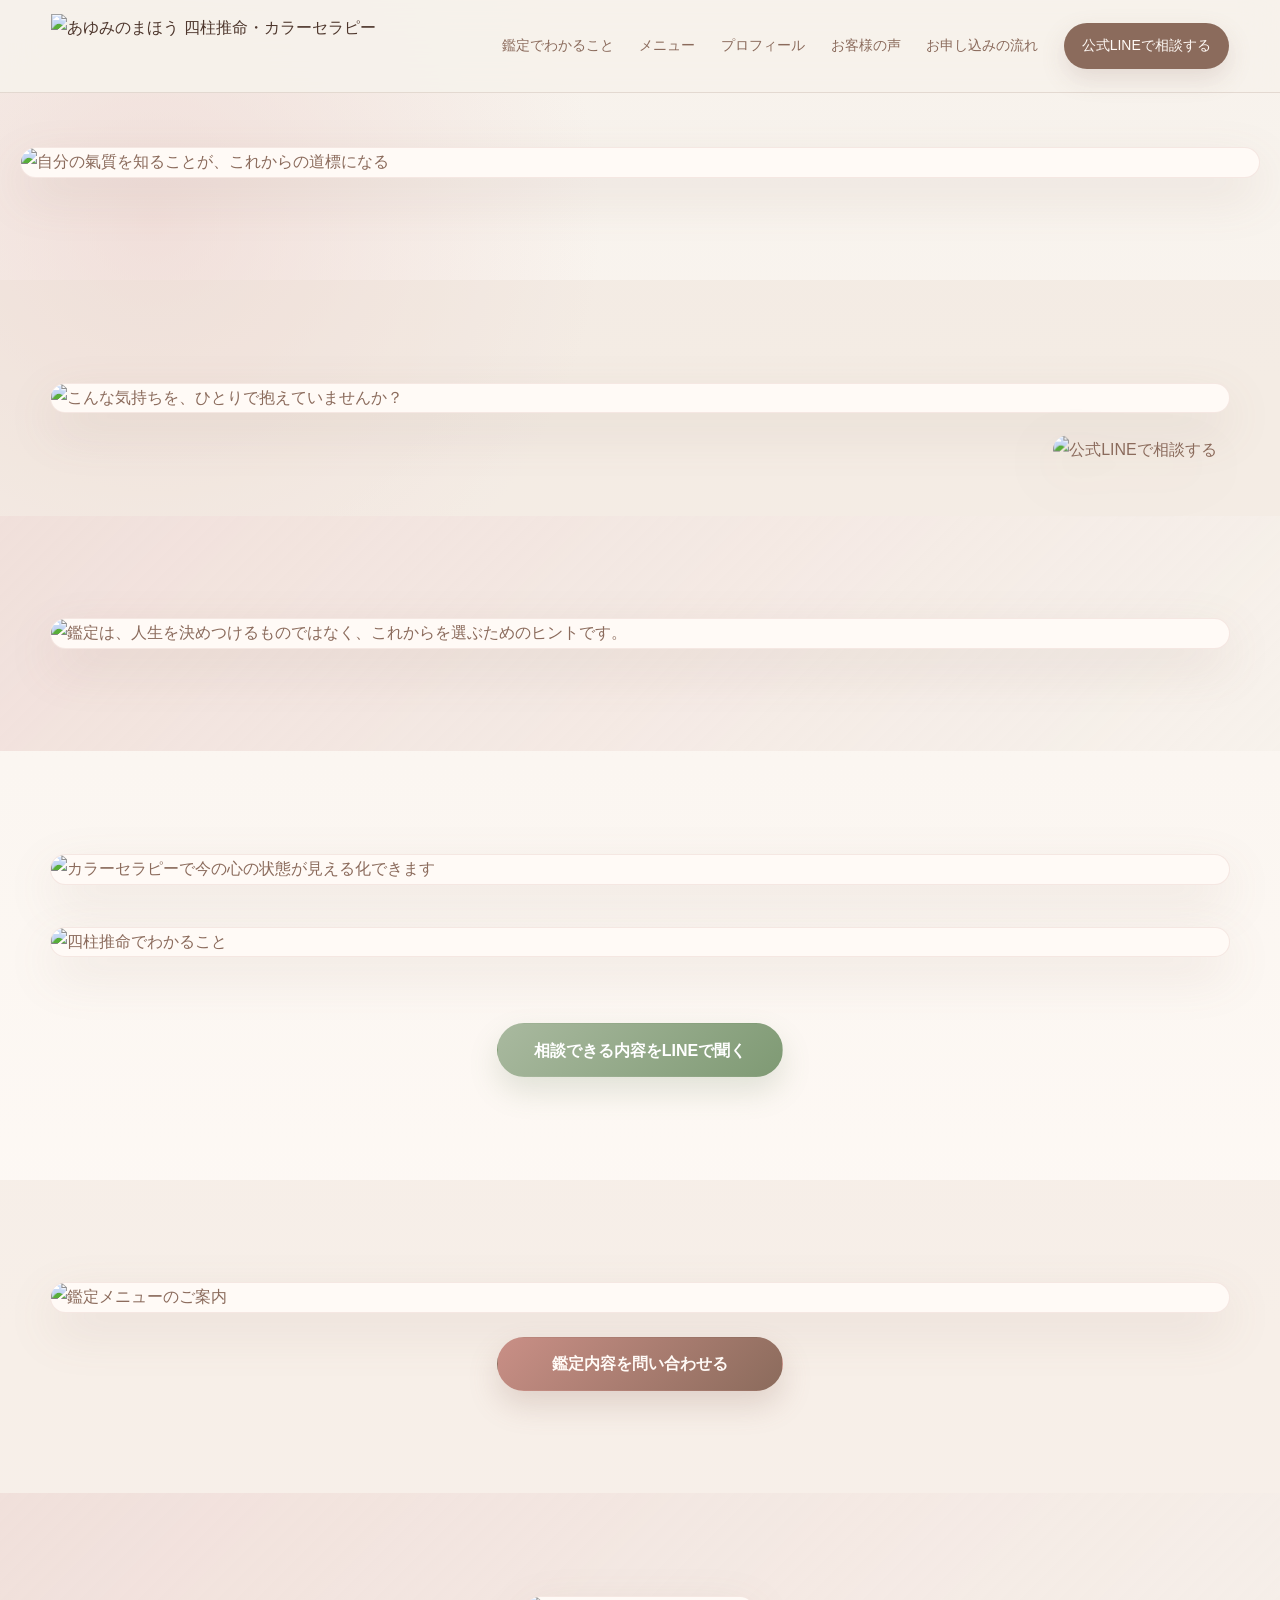
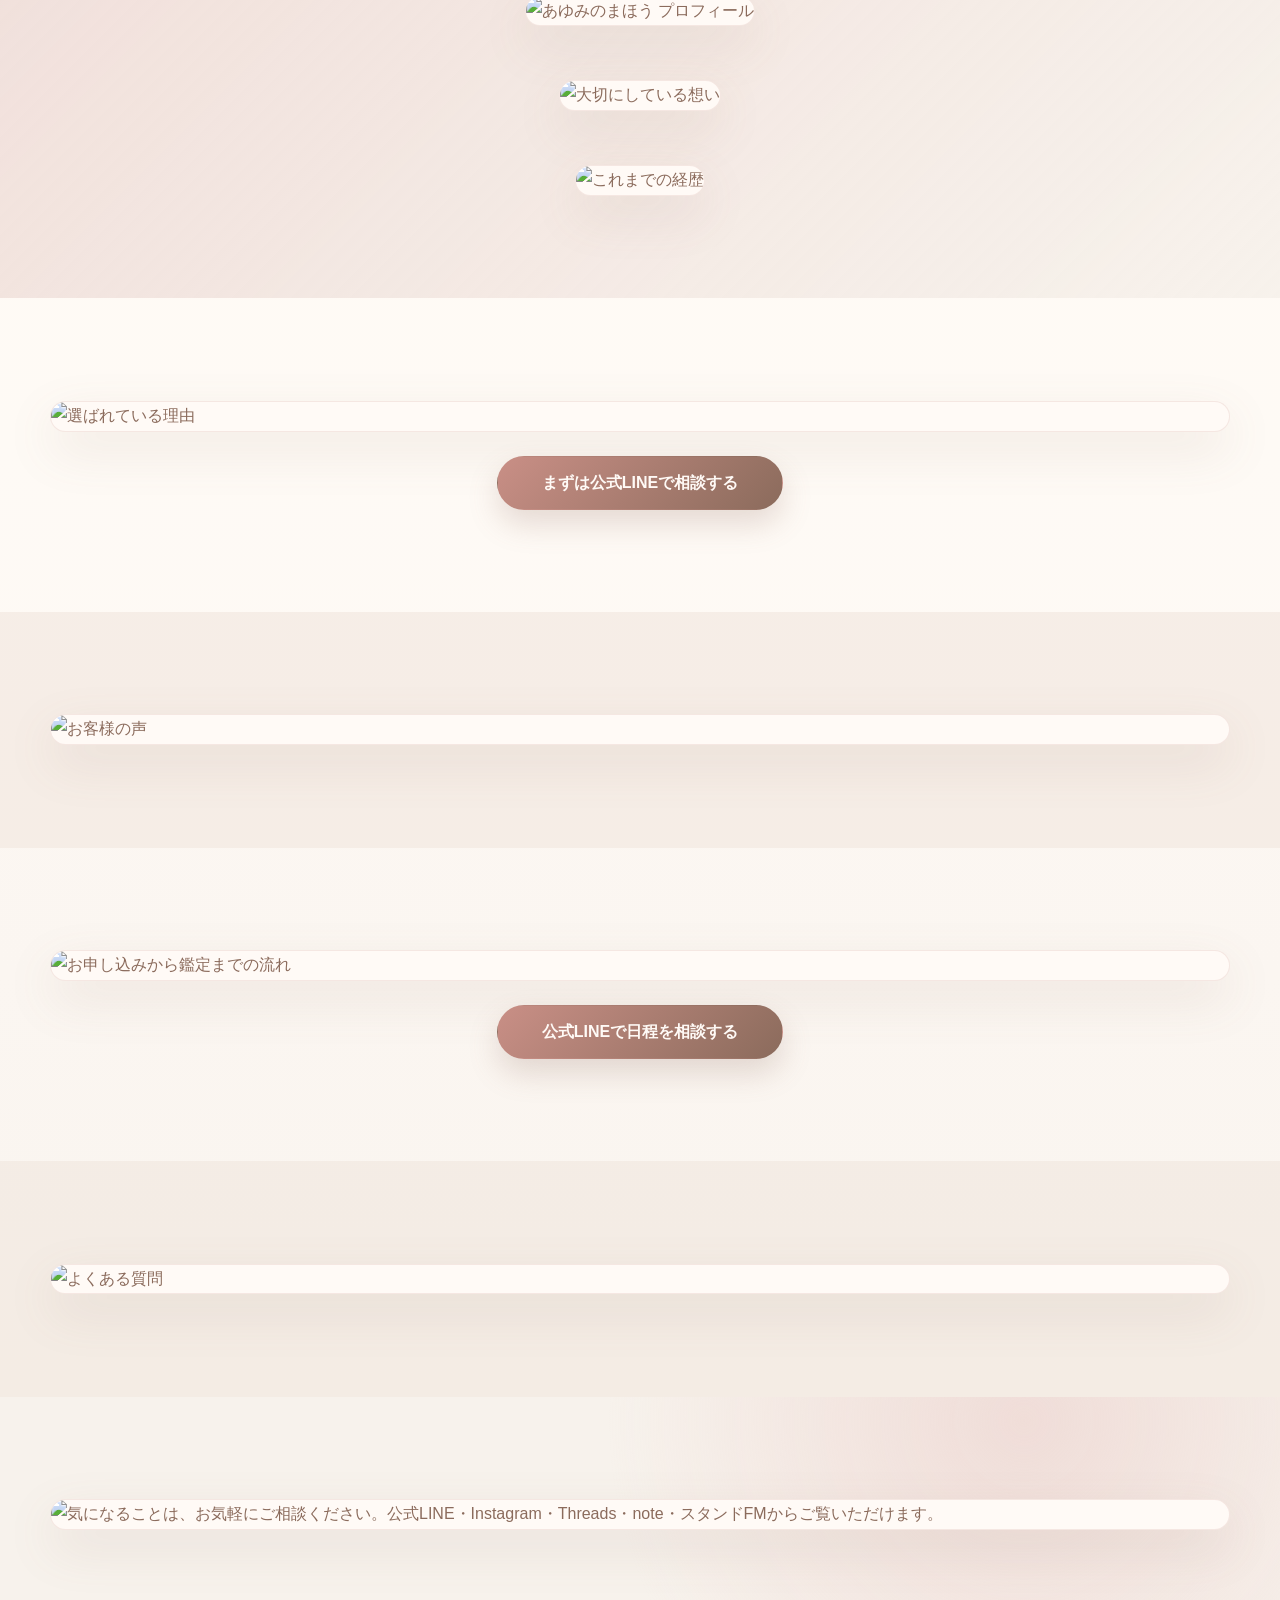
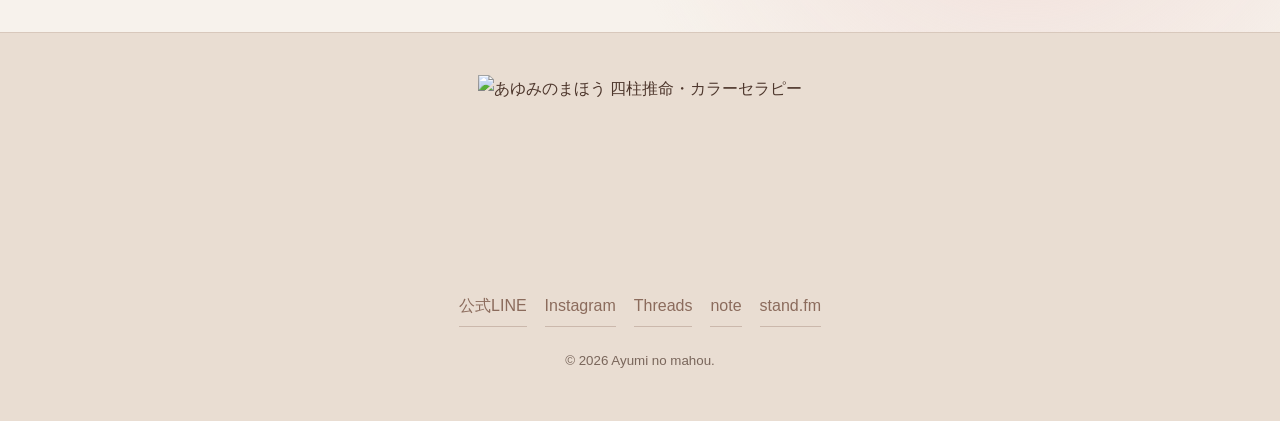
==== commit 20ff421f: "Add files via upload" ====
--- a/index.html
+++ b/index.html
@@ -6,7 +6,7 @@
     <meta name="robots" content="noindex, nofollow">
     <title>しあわせ案内人 あゆみのまほう</title>
     <meta name="description" content="四柱推命とカラーセラピーで、自分や家族の氣質を知り、これからを選ぶためのヒントを見つける鑑定サービスです。">
-    <link rel="stylesheet" href="style.css">
+    <link rel="stylesheet" href="style.css?v=banner-position-20260605">
   </head>
   <body>
     <header class="site-header">
@@ -21,7 +21,7 @@
         <a href="#profile">プロフィール</a>
         <a href="#voice">お客様の声</a>
         <a href="#flow">お申し込みの流れ</a>
-        <a class="nav-cta js-link" href="#line" data-link="line">公式LINEで相談する</a>
+        <a class="nav-cta js-link" href="https://lin.ee/wX5GsqL" data-link="line" target="_blank" rel="noopener noreferrer">公式LINEで相談する</a>
       </nav>
     </header>
 
@@ -35,7 +35,7 @@
               <img src="assets/images/section01-fv.webp" alt="自分の氣質を知ることが、これからの道標になる">
             </picture>
             <a class="hero-link hero-link-line js-link" href="https://lin.ee/wX5GsqL" data-link="line" target="_blank" rel="noopener noreferrer" aria-label="公式LINEで相談する"></a>
-            <a class="hero-link hero-link-instagram js-link" href="https://www.instagram.com/ayumi.mahou?igsh=MThybG5xMnRrNW0wcg==" data-link="instagram" target="_blank" rel="noopener noreferrer" aria-label="Instagramを見る"></a>
+            <a class="hero-link hero-link-instagram js-link" href="https://www.instagram.com/ayumi.mahou/" data-link="instagram" target="_blank" rel="noopener noreferrer" aria-label="Instagramを見る"></a>
           </figure>
         </div>
       </section>
@@ -81,7 +81,7 @@
             </picture>
           </figure>
           <div class="cta-row compact">
-            <a class="button button-sage js-link" href="#line" data-link="line">相談できる内容をLINEで聞く</a>
+            <a class="button button-sage js-link" href="https://lin.ee/wX5GsqL" data-link="line" target="_blank" rel="noopener noreferrer">相談できる内容をLINEで聞く</a>
           </div>
         </div>
       </section>
@@ -96,7 +96,7 @@
             </picture>
           </figure>
           <div class="cta-row compact">
-            <a class="button button-primary js-link" href="#line" data-link="line">鑑定内容を問い合わせる</a>
+            <a class="button button-primary js-link" href="https://lin.ee/wX5GsqL" data-link="line" target="_blank" rel="noopener noreferrer">鑑定内容を問い合わせる</a>
           </div>
         </div>
       </section>
@@ -137,7 +137,7 @@
             </picture>
           </figure>
           <div class="cta-row compact">
-            <a class="button button-primary js-link" href="#line" data-link="line">まずは公式LINEで相談する</a>
+            <a class="button button-primary js-link" href="https://lin.ee/wX5GsqL" data-link="line" target="_blank" rel="noopener noreferrer">まずは公式LINEで相談する</a>
           </div>
         </div>
       </section>
@@ -164,7 +164,7 @@
             </picture>
           </figure>
           <div class="cta-row compact">
-            <a class="button button-primary js-link" href="#line" data-link="line">公式LINEで日程を相談する</a>
+            <a class="button button-primary js-link" href="https://lin.ee/wX5GsqL" data-link="line" target="_blank" rel="noopener noreferrer">公式LINEで日程を相談する</a>
           </div>
         </div>
       </section>
@@ -190,8 +190,8 @@
               <img src="assets/images/section11-cta.webp" alt="気になることは、お気軽にご相談ください。公式LINE・Instagram・Threads・note・スタンドFMからご覧いただけます。">
             </picture>
             <a class="image-link image-link-line js-link" href="https://lin.ee/wX5GsqL" data-link="line" target="_blank" rel="noopener noreferrer" aria-label="公式LINEを開く"></a>
-            <a class="image-link image-link-instagram js-link" href="https://www.instagram.com/ayumi.mahou?igsh=MThybG5xMnRrNW0wcg==" data-link="instagram" target="_blank" rel="noopener noreferrer" aria-label="Instagramを開く"></a>
-            <a class="image-link image-link-threads js-link" href="https://www.threads.com/@ayumi.mahou?igshid=NTc4MTIwNjQ2YQ==" data-link="threads" target="_blank" rel="noopener noreferrer" aria-label="Threadsを開く"></a>
+            <a class="image-link image-link-instagram js-link" href="https://www.instagram.com/ayumi.mahou/" data-link="instagram" target="_blank" rel="noopener noreferrer" aria-label="Instagramを開く"></a>
+            <a class="image-link image-link-threads js-link" href="https://www.threads.net/@ayumi.mahou" data-link="threads" target="_blank" rel="noopener noreferrer" aria-label="Threadsを開く"></a>
             <a class="image-link image-link-note js-link" href="https://note.com/clear_egret7013" data-link="note" target="_blank" rel="noopener noreferrer" aria-label="noteを開く"></a>
             <a class="image-link image-link-standfm js-link" href="https://stand.fm/channels/674c5e4269bc2015d00409ae" data-link="standfm" target="_blank" rel="noopener noreferrer" aria-label="スタンドFMを開く">スタンドFM</a>
           </figure>
@@ -209,11 +209,11 @@
           <img class="brand-logo" src="assets/images/brand-logo.webp" alt="あゆみのまほう 四柱推命・カラーセラピー">
         </a>
         <div class="footer-links">
-          <a class="js-link" href="#line" data-link="line">公式LINE</a>
-          <a class="js-link" href="#instagram" data-link="instagram">Instagram</a>
-          <a class="js-link" href="#threads" data-link="threads">Threads</a>
+          <a class="js-link" href="https://lin.ee/wX5GsqL" data-link="line" target="_blank" rel="noopener noreferrer">公式LINE</a>
+          <a class="js-link" href="https://www.instagram.com/ayumi.mahou/" data-link="instagram" target="_blank" rel="noopener noreferrer">Instagram</a>
+          <a class="js-link" href="https://www.threads.net/@ayumi.mahou" data-link="threads" target="_blank" rel="noopener noreferrer">Threads</a>
           <a class="js-link" href="https://note.com/clear_egret7013" data-link="note" target="_blank" rel="noopener noreferrer">note</a>
-          <a class="js-link" href="#standfm" data-link="standfm">stand.fm</a>
+          <a class="js-link" href="https://stand.fm/channels/674c5e4269bc2015d00409ae" data-link="standfm" target="_blank" rel="noopener noreferrer">stand.fm</a>
         </div>
         <small>&copy; 2026 Ayumi no mahou.</small>
       </div>
--- a/style.css
+++ b/style.css
@@ -703,12 +703,12 @@
   .floating-line {
     right: 12px;
     bottom: 10px;
-    left: 12px;
+    left: auto;
     top: auto;
-    width: min(68vw, 250px);
+    width: min(54vw, 210px);
     min-width: 0;
-    max-width: 250px;
-    margin: 0 auto;
+    max-width: 210px;
+    margin: 0;
     border-radius: 14px;
     transform: none;
   }
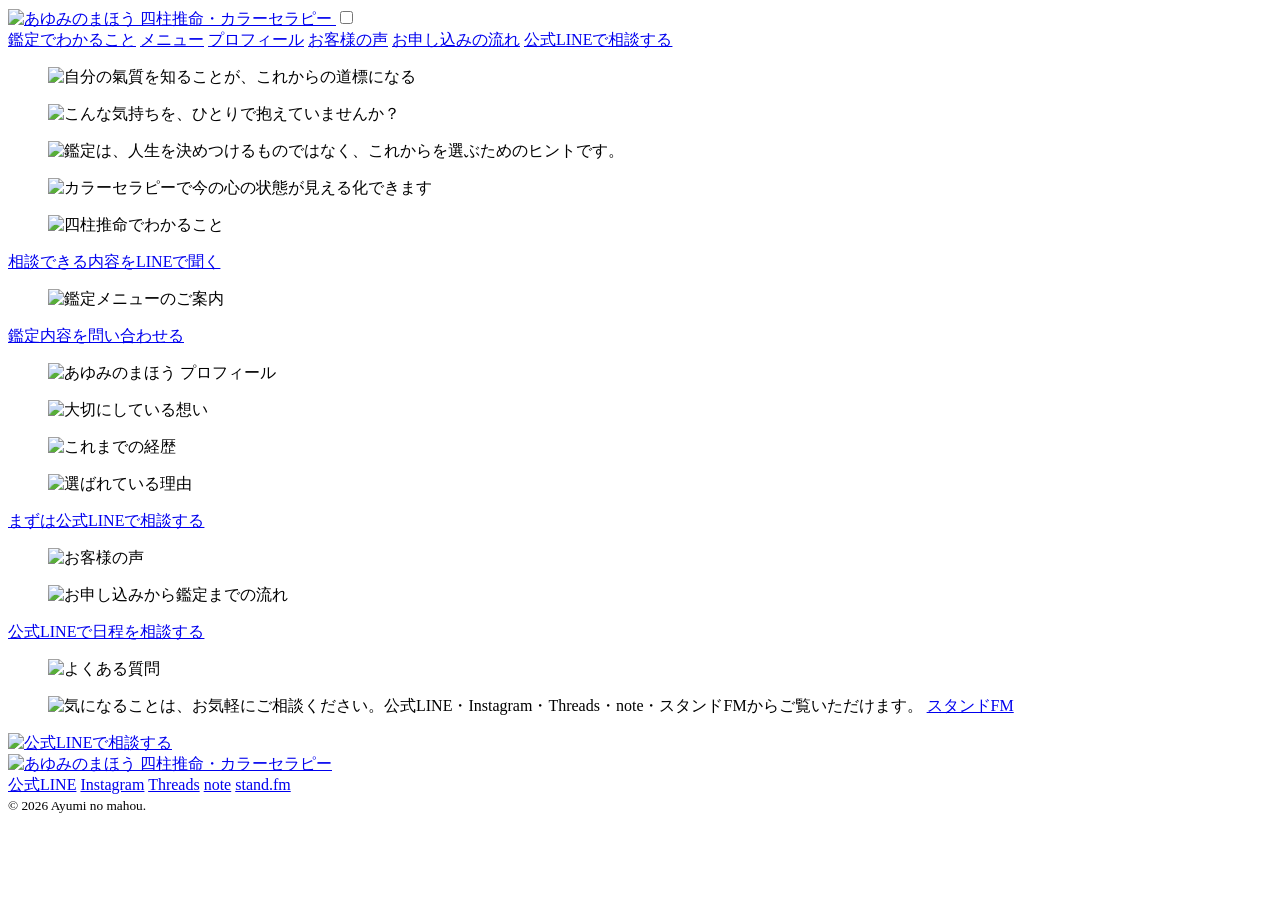
==== commit 25493bcd: "Add files via upload" ====
--- a/index.html
+++ b/index.html
@@ -11,7 +11,7 @@
   <body>
     <header class="site-header">
       <a class="brand" href="#top" aria-label="しあわせ案内人 あゆみのまほう トップへ">
-        <img class="brand-logo" src="assets/images/brand-logo.webp" alt="あゆみのまほう 四柱推命・カラーセラピー">
+        <img class="brand-logo" src="assets/images/brand-logo.png" alt="あゆみのまほう 四柱推命・カラーセラピー">
       </a>
       <input class="nav-toggle" type="checkbox" id="nav-toggle" aria-label="メニューを開く">
       <label class="nav-button" for="nav-toggle"><span></span></label>
@@ -200,13 +200,13 @@
     </main>
 
     <a class="floating-line js-link" href="https://lin.ee/wX5GsqL" data-link="line" target="_blank" rel="noopener noreferrer" aria-label="公式LINEで相談する">
-      <img src="assets/images/floating-line-banner.webp" alt="公式LINEで相談する">
+      <img src="assets/images/floating-line-banner.png" alt="公式LINEで相談する">
     </a>
 
     <footer class="site-footer">
       <div class="footer-inner">
         <a class="brand footer-brand" href="#top">
-          <img class="brand-logo" src="assets/images/brand-logo.webp" alt="あゆみのまほう 四柱推命・カラーセラピー">
+          <img class="brand-logo" src="assets/images/brand-logo.png" alt="あゆみのまほう 四柱推命・カラーセラピー">
         </a>
         <div class="footer-links">
           <a class="js-link" href="https://lin.ee/wX5GsqL" data-link="line" target="_blank" rel="noopener noreferrer">公式LINE</a>
